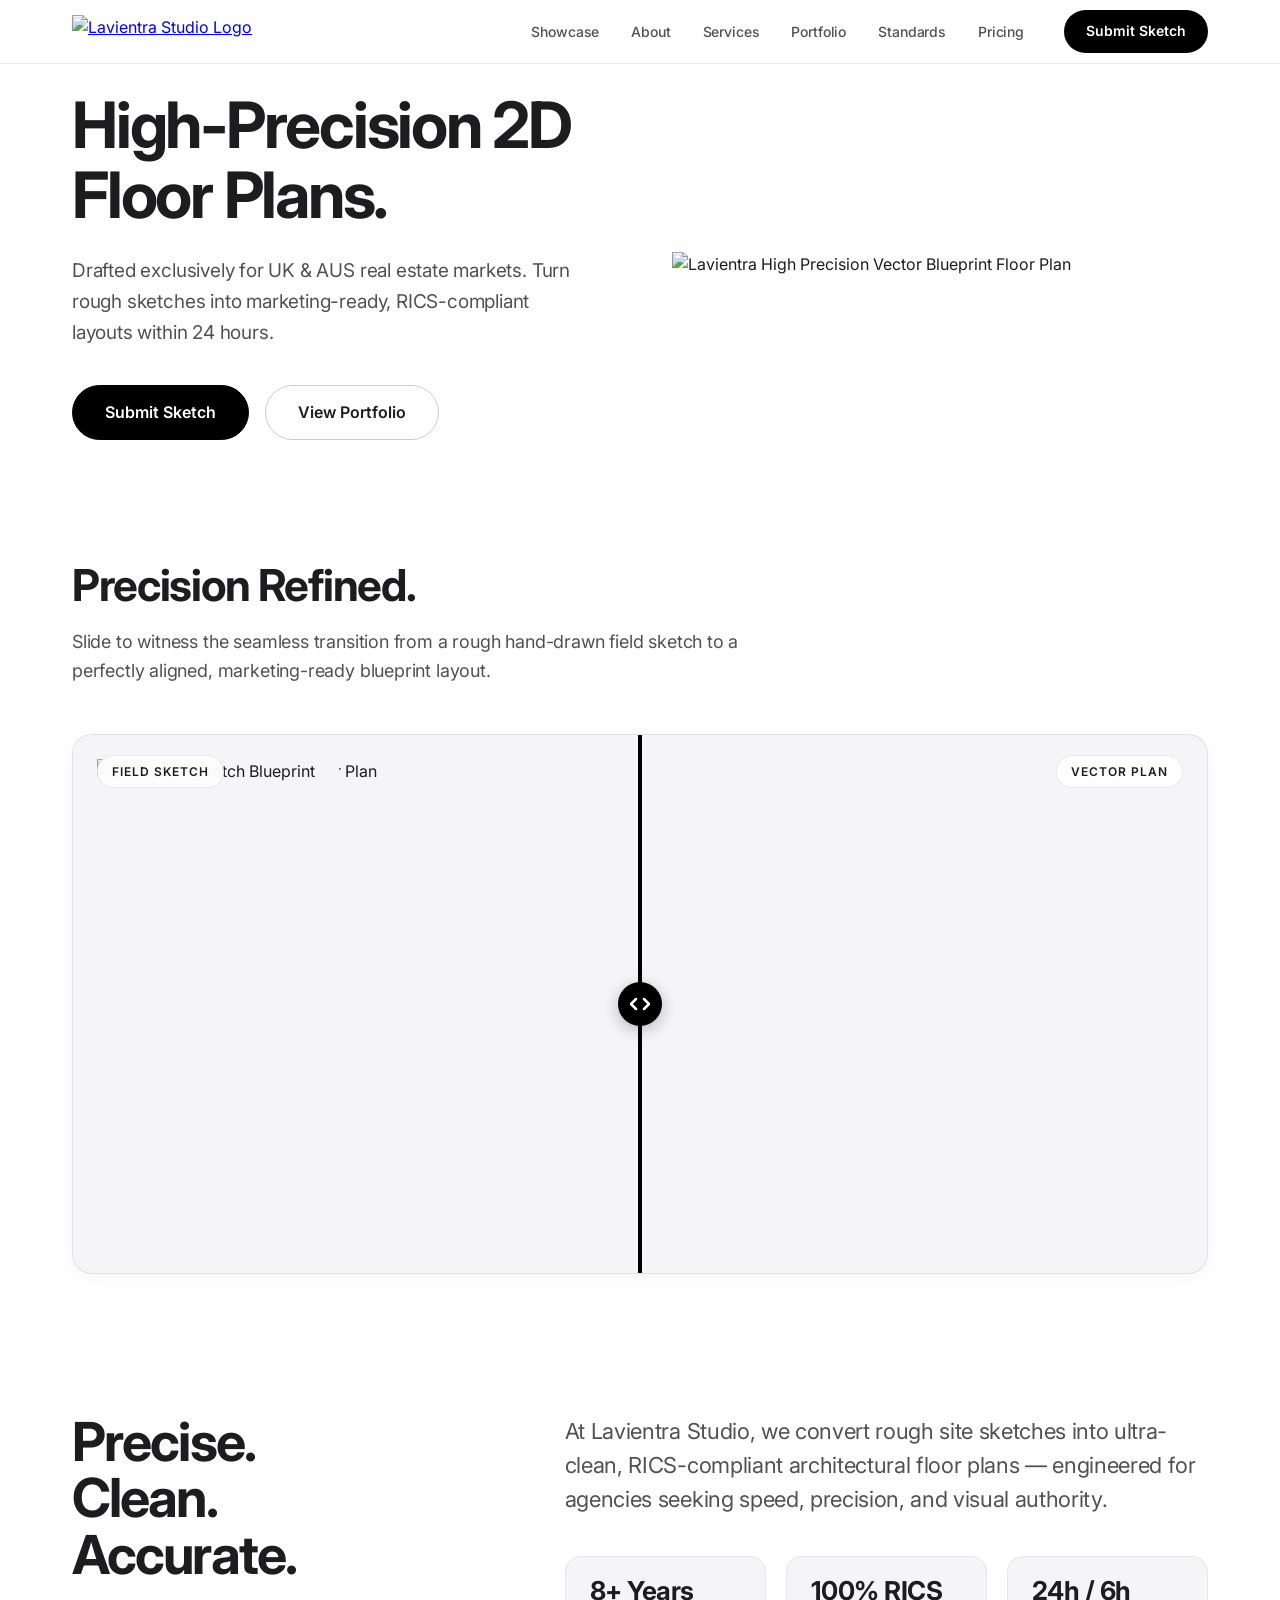
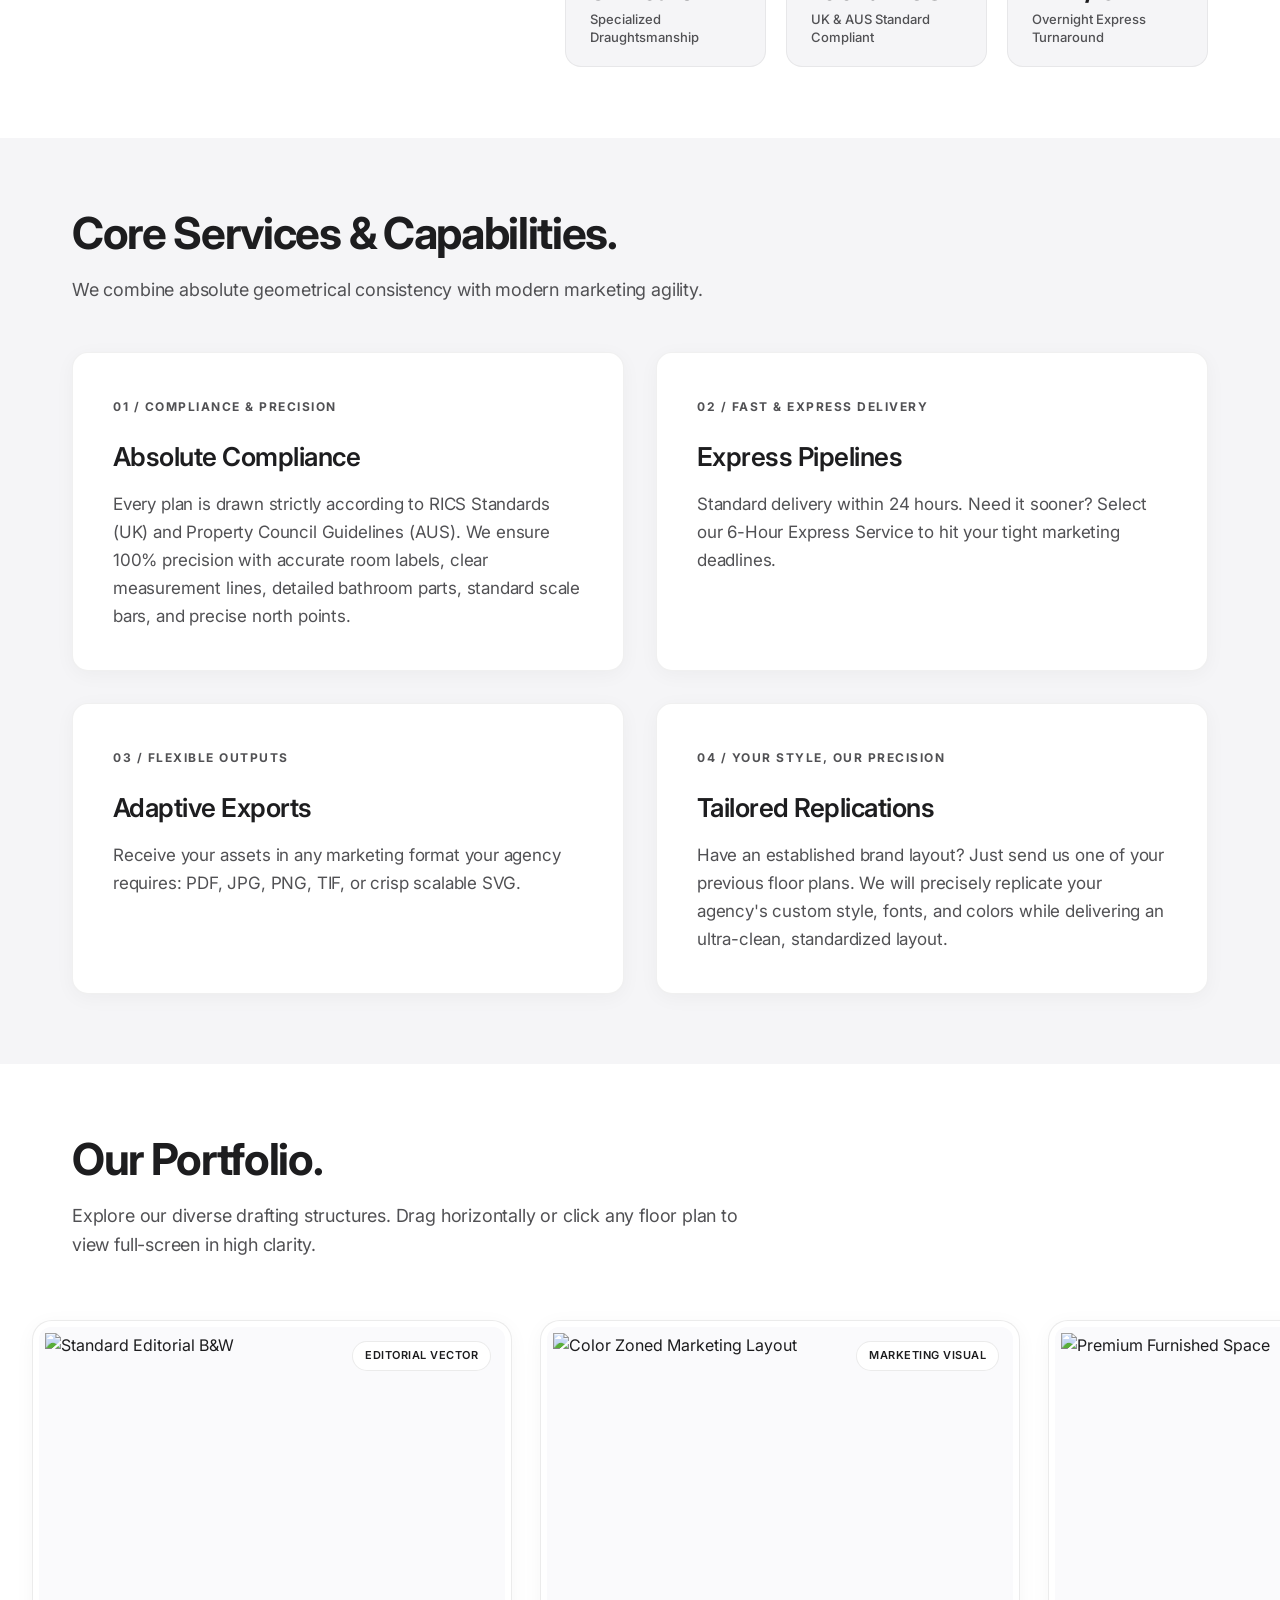
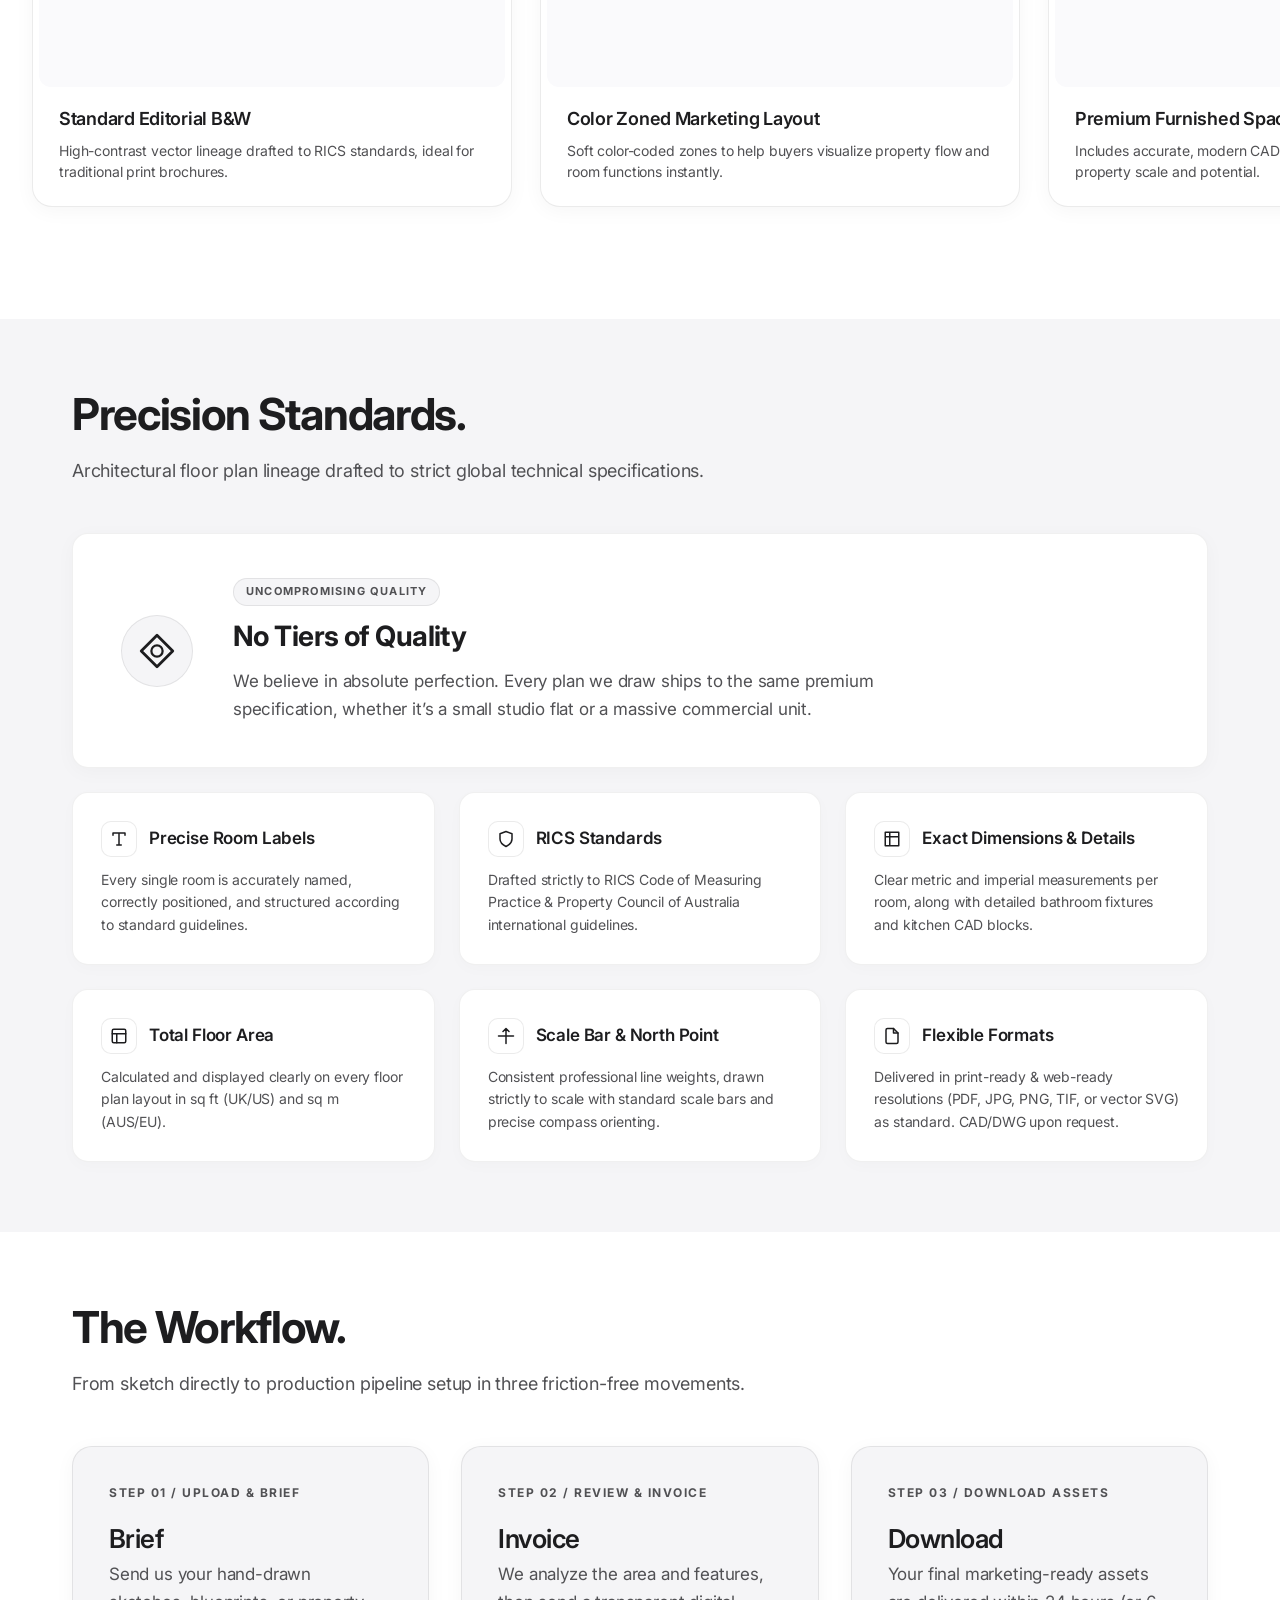
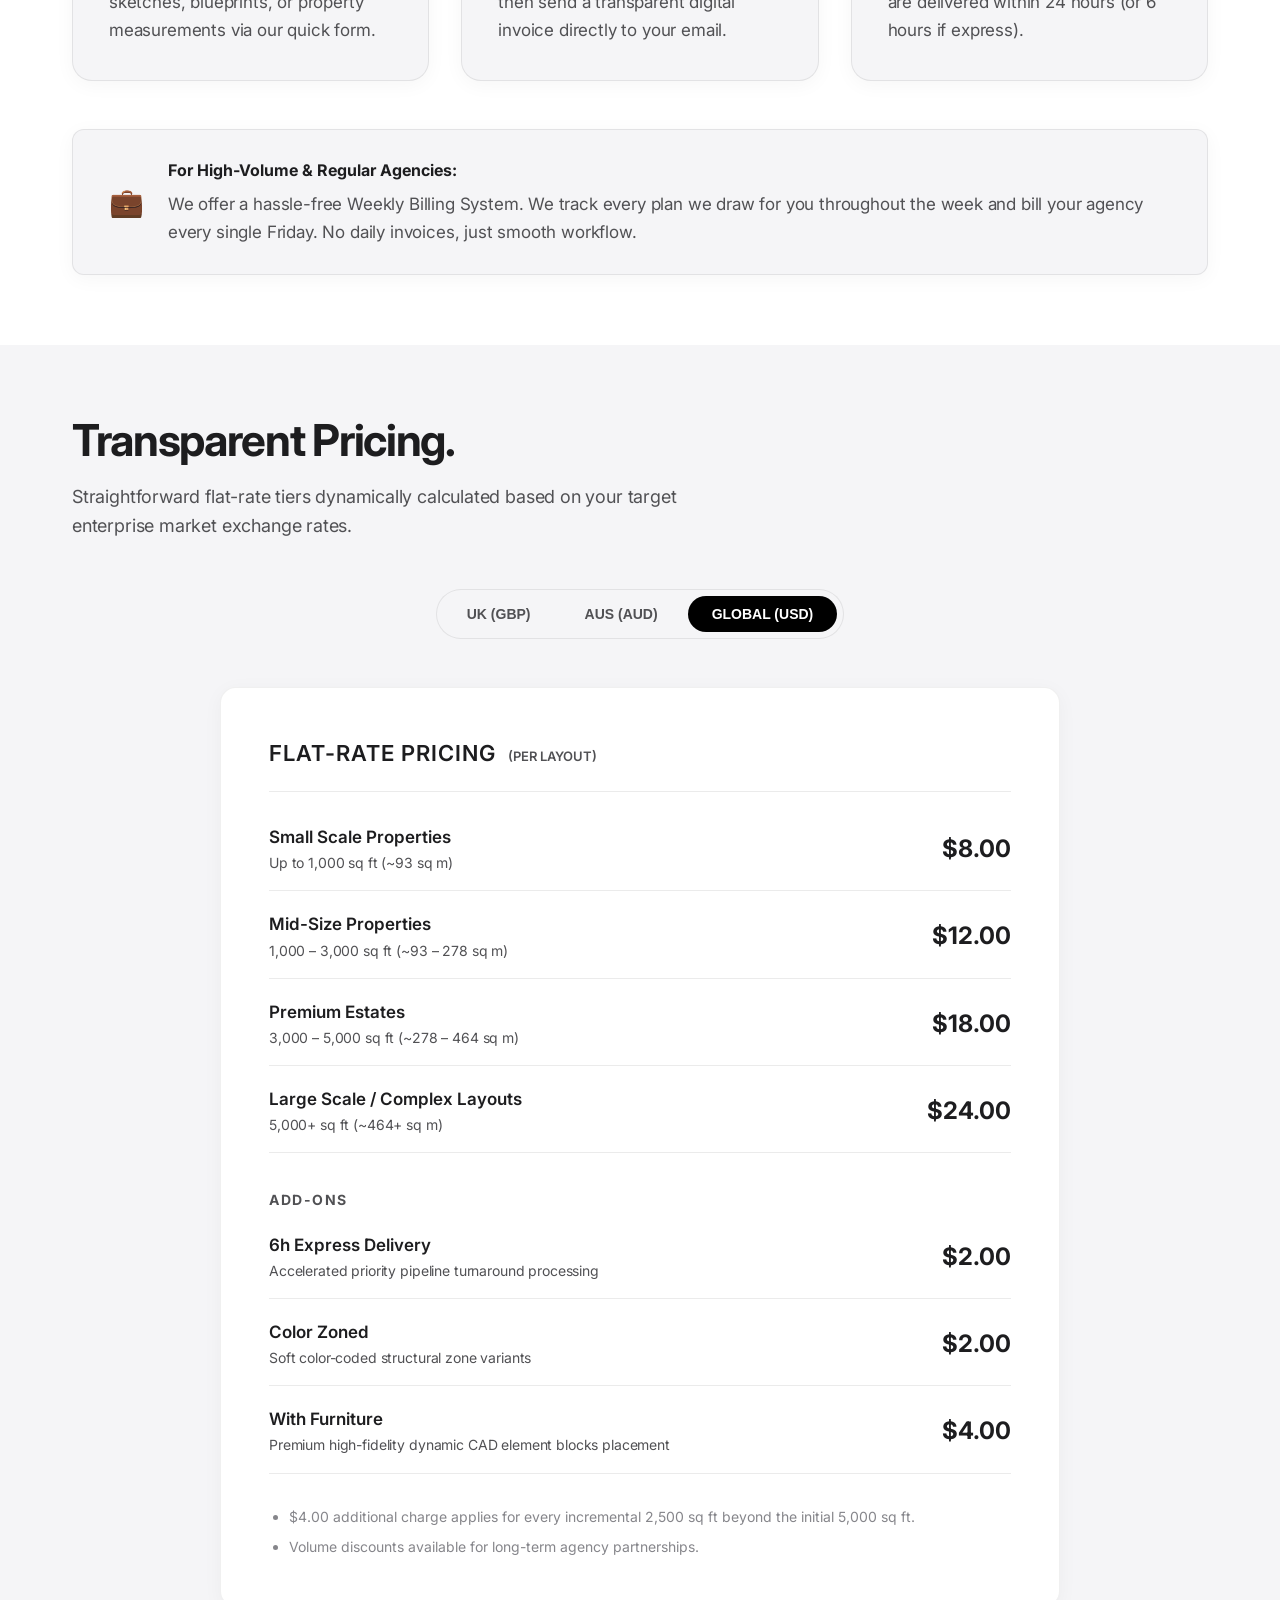
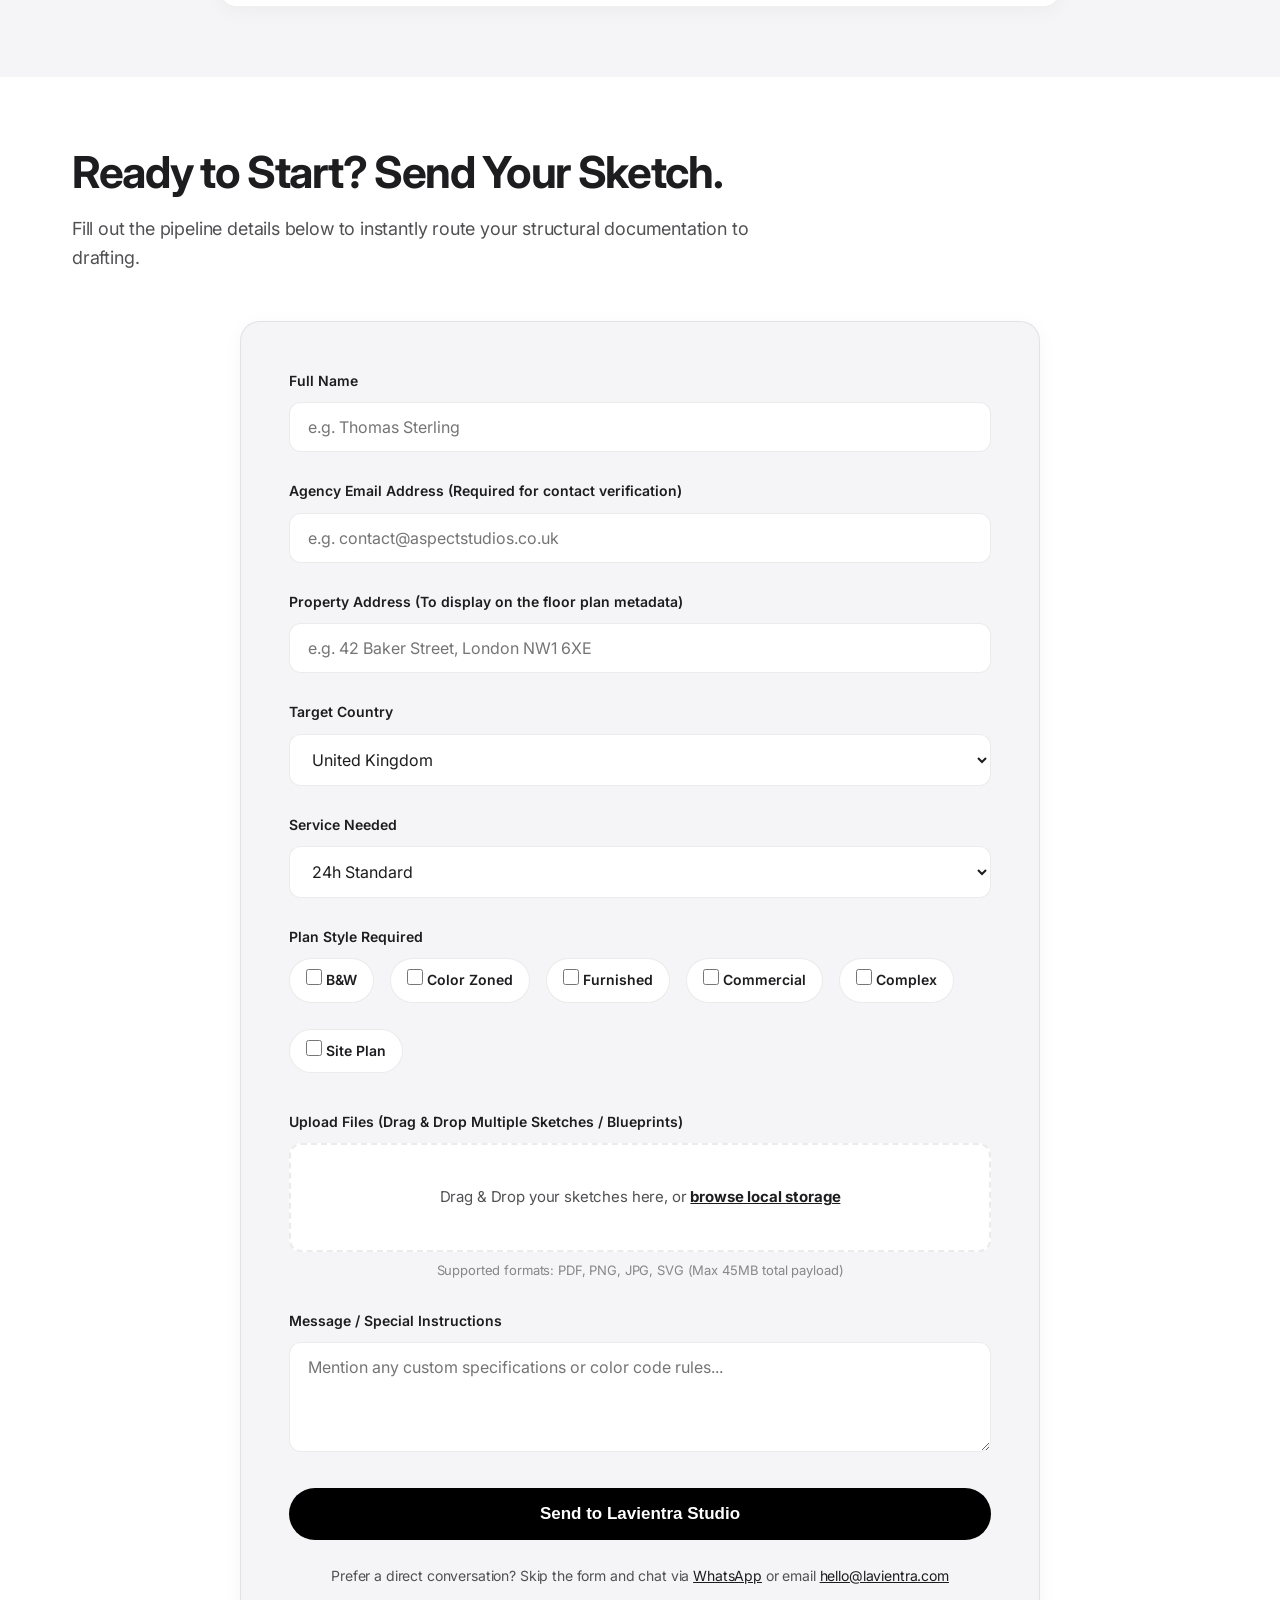
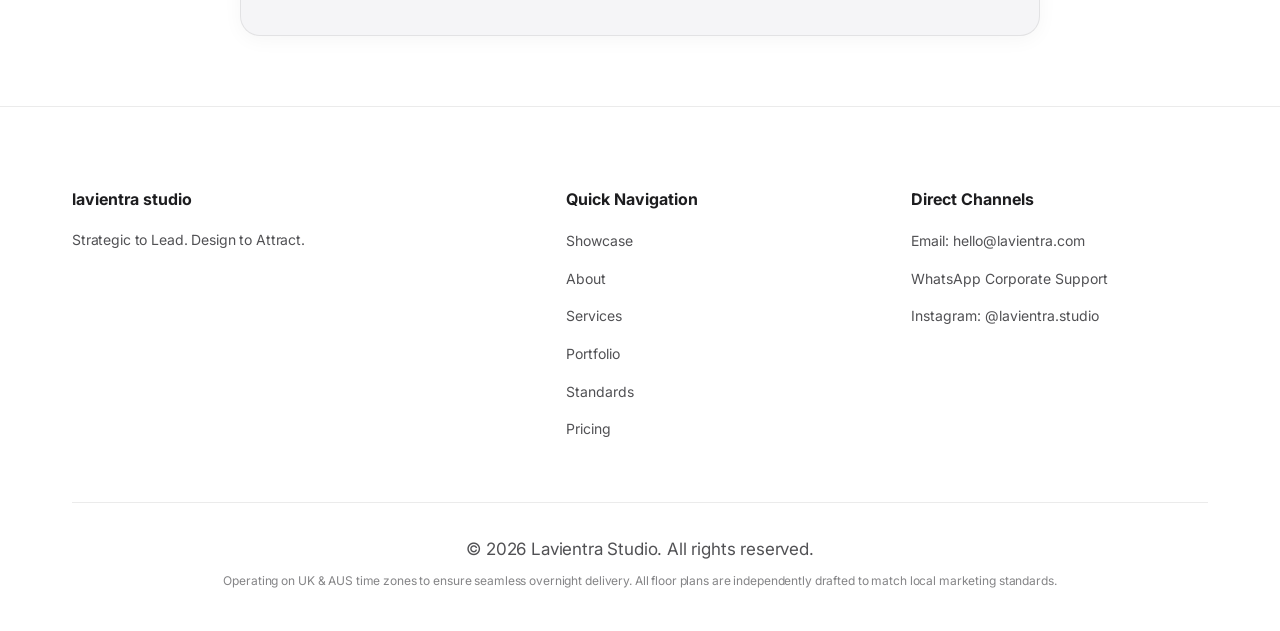
==== 2.0/index.html @ 671159dc "Add files via upload" ====
<!DOCTYPE html>
<html lang="en">

<head>
    <meta charset="UTF-8">
    <meta name="viewport" content="width=device-width, initial-scale=1.0">
    <title>Lavientra Studio | High-Precision Real Estate 2D Floor Plans</title>
    <meta name="description" content="Turn rough site sketches into RICS & Property Council compliant 2D floor plans within 24 hours. Premium drafting services for UK & AUS real estate markets.">
    <link rel="icon" type="image/svg+xml" href="assets/favicon.svg">
    <link rel="preconnect" href="https://fonts.googleapis.com">
    <link rel="preconnect" href="https://fonts.gstatic.com" crossorigin>
    <link href="https://fonts.googleapis.com/css2?family=Inter:wght@300;400;500;600;700&display=swap" rel="stylesheet">
    <link rel="stylesheet" href="style.css">
</head>

<body>

    <!-- Header Navigation -->
    <nav>
        <div class="container">
            <div class="nav-container">
                <a href="#" onclick="window.scrollTo({top: 0, behavior: 'smooth'}); return false;" aria-label="Lavientra Studio Homepage">
                    <img src="assets/main-logo.svg" alt="Lavientra Studio Logo" class="nav-logo-img">
                </a>

                <div class="mobile-toggle" id="mobileToggle" aria-label="Toggle navigation menu">☰</div>

                <div class="nav-right-block" id="navMenu">
                    <ul class="nav-links">
                        <li><a href="#showcase" class="mobile-link">Showcase</a></li>
                        <li><a href="#about" class="mobile-link">About</a></li>
                        <li><a href="#services" class="mobile-link">Services</a></li>
                        <li><a href="#portfolio" class="mobile-link">Portfolio</a></li>
                        <li><a href="#standards" class="mobile-link">Standards</a></li>
                        <li><a href="#pricing" class="mobile-link">Pricing</a></li>
                    </ul>
                    <a href="#upload" class="nav-cta mobile-link">Submit Sketch</a>
                </div>
            </div>
        </div>
    </nav>

    <!-- 1. Hero Section -->
    <section class="hero reveal-node">
        <div class="container">
            <div class="hero-grid">
                <div class="hero-left">
                    <h1>High-Precision 2D Floor Plans.</h1>
                    <p>Drafted exclusively for UK & AUS real estate markets. Turn rough sketches into marketing-ready, RICS-compliant layouts within 24 hours.</p>
                    <div class="hero-buttons">
                        <a href="#upload" class="btn-primary">Submit Sketch</a>
                        <a href="#portfolio" class="btn-secondary">View Portfolio</a>
                    </div>
                </div>
                <div class="hero-right">
                    <img src="assets/hero-plan.svg" alt="Lavientra High Precision Vector Blueprint Floor Plan" class="hero-svg-display">
                </div>
            </div>
        </div>
    </section>

    <!-- 2. Before / After Interactive Showcase Section -->
    <section id="showcase" class="section reveal-node">
        <div class="container">
            <div class="section-header">
                <h2>Precision Refined.</h2>
                <p>Slide to witness the seamless transition from a rough hand-drawn field sketch to a perfectly aligned, marketing-ready blueprint layout.</p>
            </div>

            <div class="slider-wrapper" id="sliderContainer">
                <div class="slider-badge-label label-before">Field Sketch</div>
                <div class="slider-badge-label label-after">Vector Plan</div>

                <div class="slider-img img-before">
                    <img src="assets/plan-after.svg" alt="Finished Vector Blueprint Floor Plan" loading="lazy">
                </div>

                <div class="slider-img img-after" id="afterImg">
                    <img src="assets/sketch-before.svg" alt="Draft Field Sketch Blueprint" loading="lazy">
                </div>

                <div class="slider-line" id="sliderLine"></div>

                <div class="slider-handle-badge" id="sliderHandleIcon">
                    <svg viewBox="0 0 20 12" fill="none" xmlns="http://www.w3.org/2000/svg">
                        <path d="M6 1L1 6L6 11" stroke="currentColor" stroke-width="2.5" stroke-linecap="round" stroke-linejoin="round" />
                        <path d="M14 1L19 6L14 11" stroke="currentColor" stroke-width="2.5" stroke-linecap="round" stroke-linejoin="round" />
                    </svg>
                </div>
                <input type="range" min="0" max="100" value="50" class="slider-input" id="sliderRange" aria-label="Before and After Floor Plan Comparison Slider">
            </div>
        </div>
    </section>

    <!-- 3. About Section (Apple Product Highlight Style) -->
    <section class="section about-section reveal-node" id="about">
        <div class="container">
            <div class="about-layout">
                <div class="about-left-heading">
                    <h2 class="about-hero-title">Precise.<br>Clean.<br>Accurate.</h2>
                </div>
                <div class="about-right-content">
                    <p class="about-intro-summary">At Lavientra Studio, we convert rough site sketches into ultra-clean, RICS-compliant architectural floor plans — engineered for agencies seeking speed, precision, and visual authority.</p>
                    
                    <div class="about-stats-grid">
                        <div class="stat-card">
                            <div class="stat-number">8+ Years</div>
                            <div class="stat-label">Specialized Draughtsmanship</div>
                        </div>
                        <div class="stat-card">
                            <div class="stat-number">100% RICS</div>
                            <div class="stat-label">UK & AUS Standard Compliant</div>
                        </div>
                        <div class="stat-card">
                            <div class="stat-number">24h / 6h</div>
                            <div class="stat-label">Overnight Express Turnaround</div>
                        </div>
                    </div>
                </div>
            </div>
        </div>
    </section>

    <!-- 4. Core Services & Capabilities Section -->
    <section id="services" class="section section-ash reveal-node">
        <div class="container">
            <div class="section-header">
                <h2>Core Services & Capabilities.</h2>
                <p>We combine absolute geometrical consistency with modern marketing agility.</p>
            </div>
            <div class="standards-grid">
                <div class="standard-card">
                    <span class="standard-num">01 / Compliance & Precision</span>
                    <h3>Absolute Compliance</h3>
                    <p>Every plan is drawn strictly according to RICS Standards (UK) and Property Council Guidelines (AUS). We ensure 100% precision with accurate room labels, clear measurement lines, detailed bathroom parts, standard scale bars, and precise north points.</p>
                </div>
                <div class="standard-card">
                    <span class="standard-num">02 / Fast & Express Delivery</span>
                    <h3>Express Pipelines</h3>
                    <p>Standard delivery within 24 hours. Need it sooner? Select our 6-Hour Express Service to hit your tight marketing deadlines.</p>
                </div>
                <div class="standard-card">
                    <span class="standard-num">03 / Flexible Outputs</span>
                    <h3>Adaptive Exports</h3>
                    <p>Receive your assets in any marketing format your agency requires: PDF, JPG, PNG, TIF, or crisp scalable SVG.</p>
                </div>
                <div class="standard-card">
                    <span class="standard-num">04 / Your Style, Our Precision</span>
                    <h3>Tailored Replications</h3>
                    <p>Have an established brand layout? Just send us one of your previous floor plans. We will precisely replicate your agency's custom style, fonts, and colors while delivering an ultra-clean, standardized layout.</p>
                </div>
            </div>
        </div>
    </section>

    <!-- 5. Portfolio Section (Visual Samples Right After Services) -->
    <section id="portfolio" class="section reveal-node" style="padding-bottom: 80px;">
        <div class="container">
            <div class="section-header">
                <h2>Our Portfolio.</h2>
                <p>Explore our diverse drafting structures. Drag horizontally or click any floor plan to view full-screen in high clarity.</p>
            </div>
        </div>

        <!-- Full-Width Viewport Carousel Wrapper -->
        <div class="portfolio-fullwidth-wrapper">
            <div class="portfolio-track-container" id="portfolioTrackContainer">
                <div class="portfolio-track" id="portfolioTrack">
                    <!-- Dynamically populated via main.js -->
                </div>
            </div>
        </div>
    </section>

    <!-- 6. Precision Standards Bento Grid -->
    <section id="standards" class="section section-ash reveal-node">
        <div class="container">
            <div class="section-header">
                <h2>Precision Standards.</h2>
                <p>Architectural floor plan lineage drafted to strict global technical specifications.</p>
            </div>
            
            <div class="bento-specs-grid">
                <!-- Featured Card (Full Width Hero Span) -->
                <div class="bento-hero-card">
                    <div class="bento-hero-icon-wrap">
                        <svg class="bento-hero-icon" viewBox="0 0 32 32" fill="none" xmlns="http://www.w3.org/2000/svg">
                            <path d="M16 2L2 16L16 30L30 16L16 2Z" stroke="currentColor" stroke-width="2.5" stroke-linejoin="round" />
                            <circle cx="16" cy="16" r="5" stroke="currentColor" stroke-width="2" />
                        </svg>
                    </div>
                    <div class="bento-hero-body">
                        <span class="bento-badge">Uncompromising Quality</span>
                        <h3>No Tiers of Quality</h3>
                        <p>We believe in absolute perfection. Every plan we draw ships to the same premium specification, whether it’s a small studio flat or a massive commercial unit.</p>
                    </div>
                </div>

                <!-- Feature 1 -->
                <div class="bento-card">
                    <div class="bento-card-header">
                        <div class="bento-card-icon">
                            <svg viewBox="0 0 24 24" fill="none" stroke="currentColor" stroke-width="2" stroke-linecap="round" stroke-linejoin="round">
                                <path d="M4 7V4h16v3M9 20h6M12 4v16"/>
                            </svg>
                        </div>
                        <h4>Precise Room Labels</h4>
                    </div>
                    <p>Every single room is accurately named, correctly positioned, and structured according to standard guidelines.</p>
                </div>

                <!-- Feature 2 -->
                <div class="bento-card">
                    <div class="bento-card-header">
                        <div class="bento-card-icon">
                            <svg viewBox="0 0 24 24" fill="none" stroke="currentColor" stroke-width="2" stroke-linecap="round" stroke-linejoin="round">
                                <path d="M12 22s8-4 8-10V5l-8-3-8 3v7c0 6 8 10 8 10z"/>
                            </svg>
                        </div>
                        <h4>RICS Standards</h4>
                    </div>
                    <p>Drafted strictly to RICS Code of Measuring Practice & Property Council of Australia international guidelines.</p>
                </div>

                <!-- Feature 3 -->
                <div class="bento-card">
                    <div class="bento-card-header">
                        <div class="bento-card-icon">
                            <svg viewBox="0 0 24 24" fill="none" stroke="currentColor" stroke-width="2" stroke-linecap="round" stroke-linejoin="round">
                                <path d="M21 3H3v18h18V3zM9 3v18M3 9h18"/>
                            </svg>
                        </div>
                        <h4>Exact Dimensions & Details</h4>
                    </div>
                    <p>Clear metric and imperial measurements per room, along with detailed bathroom fixtures and kitchen CAD blocks.</p>
                </div>

                <!-- Feature 4 -->
                <div class="bento-card">
                    <div class="bento-card-header">
                        <div class="bento-card-icon">
                            <svg viewBox="0 0 24 24" fill="none" stroke="currentColor" stroke-width="2" stroke-linecap="round" stroke-linejoin="round">
                                <rect x="3" y="3" width="18" height="18" rx="2"/>
                                <path d="M3 9h18M9 21V9"/>
                            </svg>
                        </div>
                        <h4>Total Floor Area</h4>
                    </div>
                    <p>Calculated and displayed clearly on every floor plan layout in sq ft (UK/US) and sq m (AUS/EU).</p>
                </div>

                <!-- Feature 5 -->
                <div class="bento-card">
                    <div class="bento-card-header">
                        <div class="bento-card-icon">
                            <svg viewBox="0 0 24 24" fill="none" stroke="currentColor" stroke-width="2" stroke-linecap="round" stroke-linejoin="round">
                                <path d="M12 2v20M2 12h20M12 2l4 4M12 2L8 6"/>
                            </svg>
                        </div>
                        <h4>Scale Bar & North Point</h4>
                    </div>
                    <p>Consistent professional line weights, drawn strictly to scale with standard scale bars and precise compass orienting.</p>
                </div>

                <!-- Feature 6 -->
                <div class="bento-card">
                    <div class="bento-card-header">
                        <div class="bento-card-icon">
                            <svg viewBox="0 0 24 24" fill="none" stroke="currentColor" stroke-width="2" stroke-linecap="round" stroke-linejoin="round">
                                <path d="M14 2H6a2 2 0 0 0-2 2v16a2 2 0 0 0 2 2h12a2 2 0 0 0 2-2V8z"/>
                                <polyline points="14 2 14 8 20 8"/>
                            </svg>
                        </div>
                        <h4>Flexible Formats</h4>
                    </div>
                    <p>Delivered in print-ready & web-ready resolutions (PDF, JPG, PNG, TIF, or vector SVG) as standard. CAD/DWG upon request.</p>
                </div>
            </div>
        </div>
    </section>

    <!-- 7. Workflow Section -->
    <section id="workflow" class="section reveal-node">
        <div class="container">
            <div class="section-header">
                <h2>The Workflow.</h2>
                <p>From sketch directly to production pipeline setup in three friction-free movements.</p>
            </div>
            <div class="workflow-grid">
                <div class="step-card">
                    <span class="step-num">Step 01 / Upload & Brief</span>
                    <h3>Brief</h3>
                    <p>Send us your hand-drawn sketches, blueprints, or property measurements via our quick form.</p>
                </div>
                <div class="step-card">
                    <span class="step-num">Step 02 / Review & Invoice</span>
                    <h3>Invoice</h3>
                    <p>We analyze the area and features, then send a transparent digital invoice directly to your email.</p>
                </div>
                <div class="step-card">
                    <span class="step-num">Step 03 / Download Assets</span>
                    <h3>Download</h3>
                    <p>Your final marketing-ready assets are delivered within 24 hours (or 6 hours if express).</p>
                </div>
            </div>
            <div class="billing-banner">
                <span style="font-size: 28px;">💼</span>
                <div>
                    <strong style="display: block; margin-bottom: 6px; font-size: 16px; color: var(--text-primary);">For High-Volume & Regular Agencies:</strong>
                    <p>We offer a hassle-free Weekly Billing System. We track every plan we draw for you throughout the week and bill your agency every single Friday. No daily invoices, just smooth workflow.</p>
                </div>
            </div>
        </div>
    </section>

    <!-- 8. Transparent Pricing Section -->
    <section id="pricing" class="section section-ash reveal-node">
        <div class="container">
            <div class="section-header">
                <h2>Transparent Pricing.</h2>
                <p>Straightforward flat-rate tiers dynamically calculated based on your target enterprise market exchange rates.</p>
            </div>

            <div class="pricing-toggle-zone">
                <div class="pill-toggle">
                    <button class="toggle-btn" id="btn-uk" onclick="setMarket('uk')">UK (GBP)</button>
                    <button class="toggle-btn" id="btn-aus" onclick="setMarket('aus')">AUS (AUD)</button>
                    <button class="toggle-btn active" id="btn-usd" onclick="setMarket('usd')">GLOBAL (USD)</button>
                </div>
            </div>

            <div class="pricing-master-wrapper">
                <div class="premium-pricing-card">
                    <div class="pricing-card-title-area">
                        <h3>FLAT-RATE PRICING</h3>
                        <span>(PER LAYOUT)</span>
                    </div>

                    <div class="price-list-rows">
                        <div class="price-row-item">
                            <div class="price-item-info">
                                <h4>Small Scale Properties</h4>
                                <p>Up to 1,000 sq ft (~93 sq m)</p>
                            </div>
                            <div class="price-item-value" id="price-small">$8.00</div>
                        </div>
                        <div class="price-row-item">
                            <div class="price-item-info">
                                <h4>Mid-Size Properties</h4>
                                <p>1,000 – 3,000 sq ft (~93 – 278 sq m)</p>
                            </div>
                            <div class="price-item-value" id="price-mid">$12.00</div>
                        </div>
                        <div class="price-row-item">
                            <div class="price-item-info">
                                <h4>Premium Estates</h4>
                                <p>3,000 – 5,000 sq ft (~278 – 464 sq m)</p>
                            </div>
                            <div class="price-item-value" id="price-premium">$18.00</div>
                        </div>
                        <div class="price-row-item">
                            <div class="price-item-info">
                                <h4>Large Scale / Complex Layouts</h4>
                                <p>5,000+ sq ft (~464+ sq m)</p>
                            </div>
                            <div class="price-item-value" id="price-large">$24.00</div>
                        </div>
                    </div>

                    <div class="price-sub-section-title">Add-Ons</div>

                    <div class="price-list-rows">
                        <div class="price-row-item">
                            <div class="price-item-info">
                                <h4>6h Express Delivery</h4>
                                <p>Accelerated priority pipeline turnaround processing</p>
                            </div>
                            <div class="price-item-value" id="price-addon-express">$2.00</div>
                        </div>
                        <div class="price-row-item">
                            <div class="price-item-info">
                                <h4>Color Zoned</h4>
                                <p>Soft color-coded structural zone variants</p>
                            </div>
                            <div class="price-item-value" id="price-addon-color">$2.00</div>
                        </div>
                        <div class="price-row-item">
                            <div class="price-item-info">
                                <h4>With Furniture</h4>
                                <p>Premium high-fidelity dynamic CAD element blocks placement</p>
                            </div>
                            <div class="price-item-value" id="price-addon-furniture">$4.00</div>
                        </div>
                    </div>

                    <ul class="pricing-footnote-list">
                        <li id="pricing-note-incremental">Calculating structural expansion rates...</li>
                        <li>Volume discounts available for long-term agency partnerships.</li>
                    </ul>
                </div>
            </div>
        </div>
    </section>

    <!-- 9. Upload & Form Intake Section -->
    <section id="upload" class="section reveal-node">
        <div class="container">
            <div class="section-header">
                <h2>Ready to Start? Send Your Sketch.</h2>
                <p>Fill out the pipeline details below to instantly route your structural documentation to drafting.</p>
            </div>

            <div class="form-container-box">
                <form id="projectIntakeForm">
                    <div class="form-group">
                        <label for="fullName">Full Name</label>
                        <input type="text" id="fullName" class="form-control" placeholder="e.g. Thomas Sterling" required>
                    </div>
                    <div class="form-group">
                        <label for="agencyEmail">Agency Email Address (Required for contact verification)</label>
                        <input type="email" id="agencyEmail" class="form-control" placeholder="e.g. contact@aspectstudios.co.uk" required>
                    </div>
                    <div class="form-group">
                        <label for="propertyAddress">Property Address (To display on the floor plan metadata)</label>
                        <input type="text" id="propertyAddress" class="form-control" placeholder="e.g. 42 Baker Street, London NW1 6XE" required>
                    </div>
                    <div class="form-group">
                        <label for="targetCountry">Target Country</label>
                        <select id="targetCountry" class="form-control">
                            <option value="United Kingdom">United Kingdom</option>
                            <option value="Australia">Australia</option>
                        </select>
                    </div>
                    <div class="form-group">
                        <label for="serviceNeeded">Service Needed</label>
                        <select id="serviceNeeded" class="form-control">
                            <option value="24h Standard">24h Standard</option>
                            <option value="6h Express">6h Express (+$2.00)</option>
                            <option value="General Inquiry">General Inquiry / Question</option>
                        </select>
                    </div>
                    <div class="form-group">
                        <label>Plan Style Required</label>
                        <div class="checkbox-group">
                            <label class="checkbox-label"><input type="checkbox" name="style" value="B&W"> B&W</label>
                            <label class="checkbox-label"><input type="checkbox" name="style" value="Color Zoned"> Color Zoned</label>
                            <label class="checkbox-label"><input type="checkbox" name="style" value="Furnished"> Furnished</label>
                            <label class="checkbox-label"><input type="checkbox" name="style" value="Commercial"> Commercial</label>
                            <label class="checkbox-label"><input type="checkbox" name="style" value="Complex"> Complex</label>
                            <label class="checkbox-label"><input type="checkbox" name="style" value="Site Plan"> Site Plan</label>
                        </div>
                    </div>
                    <div class="form-group">
                        <label>Upload Files (Drag & Drop Multiple Sketches / Blueprints)</label>
                        <div class="dropzone-area" id="dropzoneArea">
                            <p id="dropzoneText">Drag & Drop your sketches here, or <strong>browse local storage</strong></p>
                            <input type="file" id="sketchFiles" style="display: none;" accept="image/*,.pdf,.svg" multiple>
                        </div>
                        <p class="dropzone-note">Supported formats: PDF, PNG, JPG, SVG (Max 45MB total payload)</p>
                    </div>
                    <div class="form-group">
                        <label for="instructions">Message / Special Instructions</label>
                        <textarea id="instructions" class="form-control" rows="4" placeholder="Mention any custom specifications or color code rules..."></textarea>
                    </div>

                    <button type="submit" class="submit-btn" id="submitActionBtn">
                        <span class="btn-text">Send to Lavientra Studio</span>
                    </button>
                </form>
                <div class="direct-channels">
                    <p>Prefer a direct conversation? Skip the form and chat via <a href="https://wa.me/94770715446" target="_blank" rel="noopener">WhatsApp</a> or email <a href="mailto:hello@lavientra.com">hello@lavientra.com</a></p>
                </div>
            </div>
        </div>
    </section>

    <!-- Footer -->
    <footer>
        <div class="container">
            <div class="footer-grid">
                <div class="footer-col">
                    <h5>lavientra studio</h5>
                    <p style="font-size: 14px; margin-top: 10px;">Strategic to Lead. Design to Attract.</p>
                </div>
                <div class="footer-col">
                    <h5>Quick Navigation</h5>
                    <ul>
                        <li><a href="#showcase">Showcase</a></li>
                        <li><a href="#about">About</a></li>
                        <li><a href="#services">Services</a></li>
                        <li><a href="#portfolio">Portfolio</a></li>
                        <li><a href="#standards">Standards</a></li>
                        <li><a href="#pricing">Pricing</a></li>
                    </ul>
                </div>
                <div class="footer-col">
                    <h5>Direct Channels</h5>
                    <ul>
                        <li><a href="mailto:hello@lavientra.com">Email: hello@lavientra.com</a></li>
                        <li><a href="https://wa.me/94770715446" target="_blank" rel="noopener">WhatsApp Corporate Support</a></li>
                        <li><a href="https://instagram.com/lavientra.studio" target="_blank" rel="noopener">Instagram: @lavientra.studio</a></li>
                    </ul>
                </div>
            </div>
            <div class="footer-bottom">
                <p style="margin-bottom: 8px;">&copy; 2026 Lavientra Studio. All rights reserved.</p>
                <p style="font-size: 12px; font-weight: 400; opacity: 0.7;">Operating on UK & AUS time zones to ensure seamless overnight delivery. All floor plans are independently drafted to match local marketing standards.</p>
            </div>
        </div>
    </footer>

    <!-- Full-Screen Lightbox Modal with Side Glass Arrow Buttons & Full Swipe Gesture Support -->
    <div id="lightboxModal" class="lightbox-modal" role="dialog" aria-modal="true" aria-label="Floor Plan Lightbox View">
        <button class="lightbox-close-btn" onclick="closeLightbox()" aria-label="Close full-screen image view">✕</button>

        <button class="lightbox-side-nav-btn lightbox-prev-btn" onclick="navigateLightbox('prev')" aria-label="Previous floor plan image">
            <svg viewBox="0 0 24 24" fill="none" xmlns="http://www.w3.org/2000/svg">
                <path d="M15 18L9 12L15 6" stroke="currentColor" stroke-width="2.5" stroke-linecap="round" stroke-linejoin="round" />
            </svg>
        </button>

        <button class="lightbox-side-nav-btn lightbox-next-btn" onclick="navigateLightbox('next')" aria-label="Next floor plan image">
            <svg viewBox="0 0 24 24" fill="none" xmlns="http://www.w3.org/2000/svg">
                <path d="M9 18L15 12L9 6" stroke="currentColor" stroke-width="2.5" stroke-linecap="round" stroke-linejoin="round" />
            </svg>
        </button>

        <div class="lightbox-content-box">
            <div class="lightbox-img-wrapper" id="lightboxImgWrapper">
                <img id="lightbox-img" src="" alt="Full-screen floor plan blueprint preview">
            </div>
            <div class="lightbox-caption">
                <h3 id="lightbox-title">Floor Plan View</h3>
                <p id="lightbox-desc">Detailed architectural layout</p>
            </div>
        </div>
    </div>

    <!-- Success Modal Popup -->
    <div id="successPopup" class="lightbox-modal" role="dialog" aria-modal="true" aria-label="Upload Success Notification">
        <div style="background: #FFFFFF; border: 1px solid var(--border-subtle); border-radius: var(--radius-lg); padding: 40px; text-align: center; max-width: 480px; box-shadow: var(--shadow-hover);">
            <div style="font-size: 48px; margin-bottom: 16px;">✨</div>
            <h3 style="font-size: 24px; font-weight: 700; margin-bottom: 12px; color: var(--text-primary);">Sketch Submitted!</h3>
            <p style="font-size: 15px; color: var(--text-secondary); margin-bottom: 28px; line-height: 1.5;">Your structural files have been routed to our drafting pipeline. We will review your blueprint and email your verification layout shortly.</p>
            <button onclick="closeSuccessPopup()" class="btn-primary" style="width: 100%;">Got it, thanks!</button>
        </div>
    </div>

    <script src="main.js"></script>
</body>

</html>
---- 2.0/style.css ----
/* ==========================================================================
   LAVIENTRA STUDIO - APPLE MINIMALIST LIGHT THEME (GOOGLE UX & APPLE POLISH)
   ========================================================================== */

*,
*::before,
*::after {
    box-sizing: border-box;
    margin: 0;
    padding: 0;
}

:root {
    --bg-primary: #FFFFFF;
    --bg-secondary: #F5F5F7;
    --bg-tertiary: #E5E5EA;
    --text-primary: #1D1D1F;
    --text-secondary: #515154;
    --text-muted: #86868B;
    --border-subtle: rgba(0, 0, 0, 0.08);
    --border-strong: rgba(0, 0, 0, 0.2);
    --accent-black: #000000;
    --font-main: 'Inter', -apple-system, BlinkMacSystemFont, 'SF Pro Display', 'SF Pro Text', sans-serif;
    --apple-bezier: cubic-bezier(0.16, 1, 0.3, 1);
    --radius-lg: 20px;
    --radius-md: 12px;
    --radius-sm: 6px;
    --radius-pill: 980px;
    --shadow-card: 0 4px 20px rgba(0, 0, 0, 0.04);
    --shadow-hover: 0 16px 36px rgba(0, 0, 0, 0.1);
}

html {
    scroll-behavior: smooth;
    background-color: var(--bg-primary);
    color: var(--text-primary);
    scroll-padding-top: 90px;
    font-family: var(--font-main);
    -webkit-font-smoothing: antialiased;
    -moz-osx-font-smoothing: grayscale;
}

body {
    background-color: var(--bg-primary);
    color: var(--text-primary);
    overflow-x: hidden;
    line-height: 1.6;
    font-size: 16px;
}

/* Container & Typography */
.container {
    width: 100%;
    max-width: 1200px;
    margin: 0 auto;
    padding: 0 32px;
}

@media (max-width: 768px) {
    .container {
        padding: 0 20px;
    }
}

h1 {
    font-weight: 700;
    font-size: clamp(40px, 5.5vw, 64px);
    letter-spacing: -0.035em;
    line-height: 1.1;
    color: var(--text-primary);
}

h2 {
    font-weight: 700;
    font-size: clamp(30px, 4.2vw, 44px);
    letter-spacing: -0.03em;
    line-height: 1.15;
    color: var(--text-primary);
}

h3 {
    font-weight: 600;
    font-size: clamp(20px, 2.5vw, 26px);
    letter-spacing: -0.02em;
    color: var(--text-primary);
}

p {
    font-weight: 400;
    color: var(--text-secondary);
    line-height: 1.65;
    font-size: 17px;
    letter-spacing: -0.01em;
}

/* Sections - Tightened Apple/Google UX Spacing */
.section {
    padding: 70px 0;
    background-color: var(--bg-primary);
}

.section-ash {
    background-color: #F5F5F7;
}

/* Crisp Pure White Card Adaptations inside Ash Sections */
.section-ash .standard-card,
.section-ash .bento-card,
.section-ash .premium-pricing-card {
    background: #FFFFFF;
    border: 1px solid rgba(0, 0, 0, 0.06);
    border-radius: 16px;
}

@media (max-width: 768px) {
    .section {
        padding: 50px 0;
    }
}

.section-header {
    max-width: 680px;
    margin-bottom: 48px;
}

.section-header h2 {
    margin-bottom: 16px;
}

.section-header p {
    font-size: 18px;
    color: var(--text-secondary);
}

/* Scroll Animations */
.reveal-node {
    opacity: 0;
    transform: translateY(40px);
    transition: opacity 0.8s var(--apple-bezier), transform 0.8s var(--apple-bezier);
    will-change: transform, opacity;
}

.reveal-node.active {
    opacity: 1;
    transform: translateY(0);
}

/* Nav Architecture */
nav {
    position: fixed;
    top: 0;
    left: 0;
    width: 100%;
    height: 64px;
    background: rgba(255, 255, 255, 0.85);
    backdrop-filter: blur(20px) saturate(180%);
    -webkit-backdrop-filter: blur(20px) saturate(180%);
    border-bottom: 1px solid var(--border-subtle);
    z-index: 1000;
    display: flex;
    align-items: center;
}

.nav-container {
    display: flex;
    justify-content: space-between;
    align-items: center;
    width: 100%;
}

.nav-logo-img {
    height: 32px;
    width: auto;
    display: block;
}

.nav-right-block {
    display: flex;
    align-items: center;
    gap: 40px;
}

.nav-links {
    display: flex;
    gap: 32px;
    list-style: none;
}

.nav-links a {
    text-decoration: none;
    color: var(--text-secondary);
    font-size: 14px;
    font-weight: 500;
    letter-spacing: -0.01em;
    transition: color 0.25s ease;
}

.nav-links a:hover {
    color: var(--text-primary);
}

.nav-cta {
    background: var(--accent-black);
    color: var(--bg-primary) !important;
    padding: 10px 22px;
    border-radius: var(--radius-pill);
    font-size: 14px !important;
    font-weight: 600 !important;
    text-decoration: none !important;
    transition: transform 0.25s var(--apple-bezier), background-color 0.25s ease;
}

.nav-cta:hover {
    background: #2C2C2E;
    transform: scale(1.03);
}

.mobile-toggle {
    display: none;
    font-size: 24px;
    cursor: pointer;
    color: var(--text-primary);
    user-select: none;
}

/* Mobile Nav Menu Drawer */
@media (max-width: 860px) {
    .mobile-toggle {
        display: block;
    }
    .nav-right-block {
        position: fixed;
        top: 64px;
        left: 0;
        width: 100%;
        height: calc(100vh - 64px);
        background: #FFFFFF;
        flex-direction: column;
        justify-content: flex-start;
        align-items: flex-start;
        padding: 40px 24px;
        gap: 32px;
        opacity: 0;
        visibility: hidden;
        transform: translateY(-10px);
        transition: opacity 0.3s ease, transform 0.3s ease, visibility 0.3s;
    }
    .nav-right-block.active {
        opacity: 1;
        visibility: visible;
        transform: translateY(0);
    }
    .nav-links {
        flex-direction: column;
        width: 100%;
        gap: 24px;
    }
    .nav-links a {
        font-size: 20px;
        font-weight: 600;
    }
    .nav-cta {
        width: 100%;
        text-align: center;
        padding: 16px;
        font-size: 16px !important;
    }
}

/* Hero Section */
.hero {
    padding: 90px 0 50px 0;
    display: flex;
    align-items: center;
}

.hero-grid {
    display: grid;
    grid-template-columns: 1fr 1fr;
    gap: 64px;
    align-items: center;
    width: 100%;
}

@media (max-width: 960px) {
    .hero-grid {
        grid-template-columns: 1fr;
        gap: 40px;
    }
}

.hero-left h1 {
    margin-bottom: 24px;
}

.hero-left p {
    font-size: 19px;
    margin-bottom: 36px;
    max-width: 520px;
}

.hero-buttons {
    display: flex;
    align-items: center;
    gap: 16px;
    flex-wrap: wrap;
}

.btn-primary {
    display: inline-flex;
    align-items: center;
    justify-content: center;
    background: var(--accent-black);
    color: #FFFFFF;
    padding: 14px 32px;
    border-radius: var(--radius-pill);
    font-size: 16px;
    font-weight: 600;
    text-decoration: none;
    border: 1px solid var(--accent-black);
    cursor: pointer;
    transition: transform 0.25s var(--apple-bezier), background-color 0.25s ease;
}

.btn-primary:hover {
    background: #2C2C2E;
    border-color: #2C2C2E;
    transform: scale(1.03);
}

.btn-secondary {
    display: inline-flex;
    align-items: center;
    justify-content: center;
    background: transparent;
    color: var(--text-primary);
    padding: 14px 32px;
    border-radius: var(--radius-pill);
    font-size: 16px;
    font-weight: 600;
    text-decoration: none;
    border: 1px solid var(--border-strong);
    cursor: pointer;
    transition: transform 0.25s var(--apple-bezier), background-color 0.25s ease, border-color 0.25s ease;
}

.btn-secondary:hover {
    background: var(--bg-secondary);
    border-color: var(--text-primary);
    transform: scale(1.03);
}

@media (max-width: 600px) {
    .hero-buttons {
        flex-direction: column;
        width: 100%;
    }
    .hero-buttons .btn-primary,
    .hero-buttons .btn-secondary {
        width: 100%;
        text-align: center;
    }
}

.hero-right {
    background: transparent;
    border: none;
    padding: 0;
    display: flex;
    align-items: center;
    justify-content: center;
    box-shadow: none;
    transition: transform 0.3s var(--apple-bezier);
}

.hero-right:hover {
    transform: scale(1.01);
}

.hero-svg-display {
    width: 100%;
    height: auto;
    max-height: 480px;
    object-fit: contain;
}

/* Before / After Showcase Slider */
.slider-wrapper {
    position: relative;
    width: 100%;
    height: 540px;
    background: var(--bg-secondary);
    border: 1px solid var(--border-subtle);
    border-radius: var(--radius-lg);
    overflow: hidden;
    user-select: none;
    box-shadow: var(--shadow-card);
}

@media (max-width: 768px) {
    .slider-wrapper {
        height: 380px;
    }
}

.slider-img {
    position: absolute;
    top: 0;
    left: 0;
    width: 100%;
    height: 100%;
}

.slider-img img {
    width: 100%;
    height: 100%;
    object-fit: contain;
    padding: 24px;
    background: var(--bg-secondary);
}

.img-after {
    width: 50%;
    overflow: hidden;
    z-index: 2;
    border-right: 2px solid var(--accent-black);
}

.img-after img {
    width: 100%;
    max-width: none;
}

.slider-line {
    position: absolute;
    top: 0;
    bottom: 0;
    left: 50%;
    width: 2px;
    background: var(--accent-black);
    z-index: 3;
    pointer-events: none;
}

.slider-handle-badge {
    position: absolute;
    top: 50%;
    left: 50%;
    transform: translate(-50%, -50%);
    width: 44px;
    height: 44px;
    border-radius: 50%;
    background: var(--accent-black);
    color: #FFFFFF;
    display: flex;
    align-items: center;
    justify-content: center;
    z-index: 4;
    box-shadow: 0 4px 16px rgba(0,0,0,0.25);
    pointer-events: none;
}

.slider-handle-badge svg {
    width: 20px;
    height: 20px;
}

.slider-input {
    position: absolute;
    top: 0;
    left: 0;
    width: 100%;
    height: 100%;
    opacity: 0;
    cursor: ew-resize;
    z-index: 5;
}

.slider-badge-label {
    position: absolute;
    top: 20px;
    padding: 6px 14px;
    background: rgba(255, 255, 255, 0.9);
    border: 1px solid var(--border-subtle);
    border-radius: var(--radius-pill);
    font-size: 12px;
    font-weight: 600;
    letter-spacing: 1px;
    text-transform: uppercase;
    color: var(--text-primary);
    backdrop-filter: blur(10px);
    z-index: 6;
}

.label-before { left: 24px; }
.label-after { right: 24px; }

/* Standards Grid */
.standards-grid {
    display: grid;
    grid-template-columns: repeat(2, 1fr);
    gap: 32px;
}

@media (max-width: 768px) {
    .standards-grid {
        grid-template-columns: 1fr;
        gap: 20px;
    }
}

.standard-card {
    background: var(--bg-secondary);
    border: 1px solid var(--border-subtle);
    border-radius: var(--radius-lg);
    padding: 40px;
    transition: transform 0.3s var(--apple-bezier), border-color 0.3s ease, box-shadow 0.3s ease;
    box-shadow: var(--shadow-card);
}

.standard-card:hover {
    transform: scale(1.02);
    border-color: var(--border-strong);
    box-shadow: var(--shadow-hover);
}

.standard-num {
    display: inline-block;
    font-size: 12px;
    font-weight: 700;
    letter-spacing: 1.5px;
    text-transform: uppercase;
    color: var(--text-secondary);
    margin-bottom: 20px;
}

.standard-card h3 {
    margin-bottom: 12px;
}

/* Portfolio Section - Full Width Viewport Track (4:3 Aspect Ratio Cards) */
.portfolio-fullwidth-wrapper {
    width: 100vw;
    position: relative;
    left: 50%;
    right: 50%;
    margin-left: -50vw;
    margin-right: -50vw;
    overflow: hidden;
}

.portfolio-track-container {
    overflow-x: auto;
    scroll-behavior: auto;
    scrollbar-width: none;
    -ms-overflow-style: none;
    padding: 12px 32px 32px 32px;
    cursor: grab;
    user-select: none;
}

.portfolio-track-container.dragging {
    cursor: grabbing;
}

.portfolio-track-container::-webkit-scrollbar {
    display: none;
}

.portfolio-track {
    display: flex;
    gap: 28px;
    width: max-content;
}

/* Cards adjusted to 4:3 Aspect Ratio (480px x 360px image view) */
.portfolio-card {
    background: #FFFFFF;
    border: 1px solid var(--border-subtle);
    border-radius: var(--radius-lg);
    overflow: hidden;
    cursor: pointer;
    transition: transform 0.35s var(--apple-bezier), border-color 0.35s ease, box-shadow 0.35s ease;
    display: flex;
    flex-direction: column;
    width: 480px;
    box-shadow: var(--shadow-card);
    flex-shrink: 0;
    padding: 6px;
}

@media (max-width: 600px) {
    .portfolio-card {
        width: 320px;
    }
}

.portfolio-card:hover {
    transform: scale(1.02);
    border-color: var(--border-strong);
    box-shadow: var(--shadow-hover);
}

.portfolio-card-img-wrap {
    position: relative;
    width: 100%;
    height: 360px;
    aspect-ratio: 4 / 3;
    background: #FAFAFC;
    border-radius: var(--radius-md);
    display: flex;
    align-items: center;
    justify-content: center;
    overflow: hidden;
    padding: 6px;
}

@media (max-width: 600px) {
    .portfolio-card-img-wrap {
        height: 240px;
        padding: 4px;
    }
}

.portfolio-card-img-wrap img {
    width: 100%;
    height: 100%;
    object-fit: contain;
    transition: transform 0.4s var(--apple-bezier);
    pointer-events: none;
}

.portfolio-card:hover .portfolio-card-img-wrap img {
    transform: scale(1.02);
}

.portfolio-card-badge {
    position: absolute;
    top: 14px;
    right: 14px;
    background: rgba(255, 255, 255, 0.92);
    border: 1px solid var(--border-subtle);
    backdrop-filter: blur(10px);
    color: var(--text-primary);
    font-size: 11px;
    font-weight: 600;
    padding: 5px 12px;
    border-radius: var(--radius-pill);
    letter-spacing: 0.5px;
    text-transform: uppercase;
}

.portfolio-card-meta {
    padding: 18px 20px 18px 20px;
    display: flex;
    flex-direction: column;
    gap: 6px;
}

.portfolio-card-meta h4 {
    font-size: 18px;
    font-weight: 600;
    color: var(--text-primary);
    letter-spacing: -0.015em;
}

.portfolio-card-meta p {
    font-size: 14px;
    color: var(--text-secondary);
    line-height: 1.5;
}

/* Pricing Cards & Toggle */
.pricing-toggle-zone {
    display: flex;
    justify-content: center;
    margin-bottom: 48px;
}

.pill-toggle {
    display: inline-flex;
    background: var(--bg-secondary);
    padding: 6px;
    border-radius: var(--radius-pill);
    border: 1px solid var(--border-subtle);
    gap: 6px;
}

.toggle-btn {
    background: transparent;
    border: none;
    color: var(--text-secondary);
    padding: 10px 24px;
    border-radius: var(--radius-pill);
    font-size: 14px;
    font-weight: 600;
    cursor: pointer;
    transition: all 0.25s ease;
}

.toggle-btn.active {
    background: var(--accent-black);
    color: #FFFFFF;
}

.premium-pricing-card {
    background: var(--bg-secondary);
    border: 1px solid var(--border-subtle);
    border-radius: var(--radius-lg);
    padding: 48px;
    max-width: 840px;
    margin: 0 auto;
    box-shadow: var(--shadow-card);
}

@media (max-width: 768px) {
    .premium-pricing-card {
        padding: 28px;
    }
}

.pricing-card-title-area {
    display: flex;
    align-items: baseline;
    gap: 12px;
    margin-bottom: 32px;
    border-bottom: 1px solid var(--border-subtle);
    padding-bottom: 20px;
}

.pricing-card-title-area h3 {
    font-size: 22px;
    letter-spacing: 1px;
}

.pricing-card-title-area span {
    font-size: 13px;
    color: var(--text-secondary);
    font-weight: 600;
}

.price-list-rows {
    display: flex;
    flex-direction: column;
    gap: 20px;
}

.price-row-item {
    display: flex;
    justify-content: space-between;
    align-items: center;
    padding-bottom: 16px;
    border-bottom: 1px solid var(--border-subtle);
}

.price-item-info h4 {
    font-size: 17px;
    font-weight: 600;
    color: var(--text-primary);
}

.price-item-info p {
    font-size: 14px;
    color: var(--text-secondary);
}

.price-item-value {
    font-size: 24px;
    font-weight: 700;
    color: var(--text-primary);
}

.price-sub-section-title {
    font-size: 14px;
    font-weight: 700;
    letter-spacing: 1.5px;
    text-transform: uppercase;
    color: var(--text-secondary);
    margin: 36px 0 20px 0;
}

.pricing-footnote-list {
    margin-top: 32px;
    padding-left: 20px;
    color: var(--text-muted);
    font-size: 14px;
    display: flex;
    flex-direction: column;
    gap: 8px;
}

/* Apple Bento Grid Layout for Standards */
.bento-specs-grid {
    display: grid;
    grid-template-columns: repeat(3, 1fr);
    gap: 24px;
}

.bento-hero-card {
    grid-column: 1 / -1;
    background: #FFFFFF;
    border: 1px solid rgba(0, 0, 0, 0.06);
    border-radius: 16px;
    padding: 44px 48px;
    display: flex;
    align-items: center;
    gap: 40px;
    box-shadow: 0 4px 20px rgba(0, 0, 0, 0.03);
    transition: transform 0.3s var(--apple-bezier), border-color 0.3s ease, box-shadow 0.3s ease, background 0.3s ease;
}

.bento-hero-card:hover {
    transform: translateY(-2px);
    border-color: rgba(0, 0, 0, 0.15);
    box-shadow: 0 16px 36px rgba(0, 0, 0, 0.08);
}

.bento-hero-icon-wrap {
    width: 72px;
    height: 72px;
    border-radius: 50%;
    background: var(--bg-secondary);
    border: 1px solid var(--border-subtle);
    display: flex;
    align-items: center;
    justify-content: center;
    flex-shrink: 0;
}

.bento-hero-icon {
    width: 36px;
    height: 36px;
    color: var(--text-primary);
}

.bento-hero-body {
    display: flex;
    flex-direction: column;
    gap: 8px;
}

.bento-badge {
    display: inline-block;
    width: fit-content;
    font-size: 11px;
    font-weight: 700;
    letter-spacing: 1.2px;
    text-transform: uppercase;
    color: var(--text-secondary);
    background: var(--bg-secondary);
    border: 1px solid var(--border-subtle);
    padding: 4px 12px;
    border-radius: var(--radius-pill);
}

.bento-hero-body h3 {
    font-size: 28px;
    font-weight: 700;
    letter-spacing: -0.02em;
}

.bento-hero-body p {
    font-size: 17px;
    color: var(--text-secondary);
    max-width: 720px;
}

.bento-card {
    background: #FAFAFC;
    border: 1px solid rgba(0, 0, 0, 0.06);
    border-radius: 16px;
    padding: 28px;
    display: flex;
    flex-direction: column;
    gap: 12px;
    box-shadow: 0 4px 16px rgba(0, 0, 0, 0.02);
    transition: transform 0.25s var(--apple-bezier), border-color 0.25s ease, box-shadow 0.25s ease, background 0.25s ease;
}

.bento-card:hover {
    transform: translateY(-2px);
    background: #FFFFFF;
    border-color: rgba(0, 0, 0, 0.15);
    box-shadow: 0 12px 30px rgba(0, 0, 0, 0.06);
}

.bento-card-header {
    display: flex;
    align-items: center;
    gap: 12px;
}

.bento-card-icon {
    width: 36px;
    height: 36px;
    border-radius: 10px;
    background: #FFFFFF;
    border: 1px solid rgba(0, 0, 0, 0.08);
    display: flex;
    align-items: center;
    justify-content: center;
    color: var(--text-primary);
    flex-shrink: 0;
}

.bento-card-icon svg {
    width: 18px;
    height: 18px;
}

.bento-card h4 {
    font-size: 17px;
    font-weight: 600;
    color: var(--text-primary);
    letter-spacing: -0.01em;
}

.bento-card p {
    font-size: 14px;
    color: var(--text-secondary);
    line-height: 1.6;
}

@media (max-width: 960px) {
    .bento-specs-grid {
        grid-template-columns: repeat(2, 1fr);
    }
}

@media (max-width: 680px) {
    .bento-specs-grid {
        grid-template-columns: 1fr;
    }
    .bento-hero-card {
        flex-direction: column;
        align-items: flex-start;
        padding: 32px 24px;
        gap: 20px;
    }
    .bento-card {
        padding: 24px;
    }
}


.workflow-grid {
    display: grid;
    grid-template-columns: repeat(3, 1fr);
    gap: 32px;
}

@media (max-width: 860px) {
    .workflow-grid {
        grid-template-columns: 1fr;
        gap: 24px;
    }
}

.step-card {
    background: var(--bg-secondary);
    border: 1px solid var(--border-subtle);
    border-radius: var(--radius-lg);
    padding: 36px;
    box-shadow: var(--shadow-card);
}

.step-num {
    font-size: 12px;
    font-weight: 700;
    letter-spacing: 1.5px;
    text-transform: uppercase;
    color: var(--text-secondary);
    display: block;
    margin-bottom: 16px;
}

.billing-banner {
    margin-top: 48px;
    background: var(--bg-secondary);
    border: 1px solid var(--border-subtle);
    border-radius: var(--radius-md);
    padding: 28px 36px;
    display: flex;
    align-items: center;
    gap: 24px;
    box-shadow: var(--shadow-card);
}

/* Upload & Form Section */
.form-container-box {
    background: var(--bg-secondary);
    border: 1px solid var(--border-subtle);
    border-radius: var(--radius-lg);
    padding: 48px;
    max-width: 800px;
    margin: 0 auto;
    box-shadow: var(--shadow-card);
}

@media (max-width: 768px) {
    .form-container-box {
        padding: 28px;
    }
}

.form-group {
    margin-bottom: 28px;
}

.form-group label {
    display: block;
    font-size: 14px;
    font-weight: 600;
    color: var(--text-primary);
    margin-bottom: 10px;
}

.form-control {
    width: 100%;
    background: #FFFFFF;
    border: 1px solid var(--border-subtle);
    border-radius: var(--radius-md);
    padding: 14px 18px;
    color: var(--text-primary);
    font-family: var(--font-main);
    font-size: 16px;
    transition: border-color 0.25s ease, box-shadow 0.25s ease;
}

.form-control:focus {
    outline: none;
    border-color: var(--text-primary);
    box-shadow: 0 0 0 3px rgba(0, 0, 0, 0.08);
}

.checkbox-group {
    display: flex;
    flex-wrap: wrap;
    gap: 16px;
}

.checkbox-label {
    display: inline-flex;
    align-items: center;
    gap: 8px;
    font-size: 14px;
    color: var(--text-secondary);
    background: #FFFFFF;
    padding: 10px 16px;
    border: 1px solid var(--border-subtle);
    border-radius: var(--radius-pill);
    cursor: pointer;
    user-select: none;
}

.checkbox-label input[type="checkbox"] {
    accent-color: var(--accent-black);
    width: 16px;
    height: 16px;
}

.dropzone-area {
    background: #FFFFFF;
    border: 2px dashed var(--border-subtle);
    border-radius: var(--radius-md);
    padding: 40px 24px;
    text-align: center;
    cursor: pointer;
    transition: border-color 0.25s ease, background 0.25s ease;
}

.dropzone-area:hover,
.dropzone-area.dragover {
    border-color: var(--text-primary);
    background: #FAFAFC;
}

.dropzone-area p {
    font-size: 15px;
    color: var(--text-secondary);
}

.dropzone-area strong {
    color: var(--text-primary);
    text-decoration: underline;
}

.dropzone-note {
    font-size: 13px;
    color: var(--text-muted);
    margin-top: 8px;
    text-align: center;
}

.submit-btn {
    width: 100%;
    padding: 16px;
    font-size: 17px;
    font-weight: 600;
    border-radius: var(--radius-pill);
    background: var(--accent-black);
    color: #FFFFFF;
    border: none;
    cursor: pointer;
    transition: transform 0.25s var(--apple-bezier), background-color 0.25s ease;
    display: flex;
    align-items: center;
    justify-content: center;
    gap: 10px;
}

.submit-btn:hover {
    background: #2C2C2E;
    transform: scale(1.01);
}

.direct-channels {
    margin-top: 24px;
    text-align: center;
}

.direct-channels p {
    font-size: 14px;
}

.direct-channels a {
    color: var(--text-primary);
    text-decoration: underline;
}

/* About Section - Apple Product Highlight Style */
.about-section {
    padding: 70px 0;
}

.about-layout {
    display: grid;
    grid-template-columns: 1fr 1.5fr;
    gap: 64px;
    align-items: start;
}

.about-hero-title {
    font-size: clamp(2.5rem, 4.2vw, 3.5rem);
    font-weight: 700;
    line-height: 1.05;
    letter-spacing: -0.035em;
    color: var(--text-primary);
}

.about-right-content {
    display: flex;
    flex-direction: column;
    gap: 32px;
}

.about-intro-summary {
    font-size: clamp(18px, 2.2vw, 22px);
    font-weight: 400;
    line-height: 1.55;
    letter-spacing: -0.015em;
    color: var(--text-secondary);
}

.about-stats-grid {
    display: grid;
    grid-template-columns: repeat(3, 1fr);
    gap: 20px;
    margin-top: 8px;
}

.stat-card {
    background: #F5F5F7;
    border: 1px solid rgba(0, 0, 0, 0.06);
    border-radius: 16px;
    padding: 20px 24px;
    display: flex;
    flex-direction: column;
    justify-content: center;
    transition: transform 0.25s var(--apple-bezier), border-color 0.25s ease, box-shadow 0.25s ease;
}

.stat-card:hover {
    transform: translateY(-2px);
    border-color: rgba(0, 0, 0, 0.15);
    box-shadow: 0 8px 24px rgba(0, 0, 0, 0.04);
}

.stat-number {
    font-size: 26px;
    font-weight: 700;
    color: #1D1D1F;
    line-height: 1.1;
    letter-spacing: -0.02em;
    white-space: nowrap;
}

.stat-label {
    font-size: 13px;
    color: #515154;
    margin-top: 4px;
    line-height: 1.4;
    font-weight: 500;
}

@media (max-width: 900px) {
    .about-layout {
        grid-template-columns: 1fr;
        gap: 36px;
    }
}

@media (max-width: 768px) {
    .about-stats-grid {
        grid-template-columns: 1fr;
        gap: 16px;
    }
}



/* Footer */
footer {
    padding: 80px 0 40px 0;
    border-top: 1px solid var(--border-subtle);
    background: #FFFFFF;
}

.footer-grid {
    display: grid;
    grid-template-columns: 1.5fr 1fr 1fr;
    gap: 48px;
    margin-bottom: 60px;
}

@media (max-width: 768px) {
    .footer-grid {
        grid-template-columns: 1fr;
        gap: 36px;
    }
}

.footer-col h5 {
    font-size: 16px;
    font-weight: 700;
    color: var(--text-primary);
    margin-bottom: 16px;
}

.footer-col ul {
    list-style: none;
    display: flex;
    flex-direction: column;
    gap: 12px;
}

.footer-col a {
    color: var(--text-secondary);
    text-decoration: none;
    font-size: 14px;
    transition: color 0.25s ease;
}

.footer-col a:hover {
    color: var(--text-primary);
}

.footer-bottom {
    border-top: 1px solid var(--border-subtle);
    padding-top: 32px;
    text-align: center;
    color: var(--text-muted);
}

/* Lightbox Modal System (Expanded Max Viewport Dimensions) */
.lightbox-modal {
    position: fixed;
    top: 0;
    left: 0;
    width: 100vw;
    height: 100vh;
    background: rgba(255, 255, 255, 0.96);
    backdrop-filter: blur(24px);
    -webkit-backdrop-filter: blur(24px);
    z-index: 9999;
    display: flex;
    flex-direction: column;
    align-items: center;
    justify-content: center;
    padding: 16px;
    opacity: 0;
    visibility: hidden;
    transition: opacity 0.35s var(--apple-bezier), visibility 0.35s;
    user-select: none;
    overscroll-behavior: contain;
    overscroll-behavior-x: none;
    touch-action: none;
}

.lightbox-modal.active {
    opacity: 1;
    visibility: visible;
}

/* Overlay Navigation Controls */
.lightbox-close-btn {
    position: absolute;
    top: 20px;
    right: 24px;
    width: 44px;
    height: 44px;
    border-radius: 50%;
    background: rgba(255, 255, 255, 0.88);
    border: 1px solid var(--border-subtle);
    backdrop-filter: blur(20px);
    -webkit-backdrop-filter: blur(20px);
    color: var(--text-primary);
    cursor: pointer;
    display: inline-flex;
    align-items: center;
    justify-content: center;
    padding: 0;
    margin: 0;
    box-shadow: 0 4px 16px rgba(0, 0, 0, 0.08);
    transition: transform 0.25s var(--apple-bezier), background 0.25s ease, box-shadow 0.25s ease;
    z-index: 10001;
}

.lightbox-close-btn:hover {
    transform: scale(1.1);
    background: #FFFFFF;
    box-shadow: 0 8px 24px rgba(0, 0, 0, 0.12);
}

.lightbox-side-nav-btn {
    position: absolute;
    top: 50%;
    transform: translateY(-50%);
    width: 52px;
    height: 52px;
    border-radius: 50%;
    background: rgba(255, 255, 255, 0.88);
    border: 1px solid var(--border-subtle);
    backdrop-filter: blur(20px) saturate(180%);
    -webkit-backdrop-filter: blur(20px) saturate(180%);
    color: var(--text-primary);
    cursor: pointer;
    display: inline-flex;
    align-items: center;
    justify-content: center;
    padding: 0;
    margin: 0;
    box-shadow: 0 6px 20px rgba(0, 0, 0, 0.08);
    transition: transform 0.25s var(--apple-bezier), background 0.25s ease, box-shadow 0.25s ease;
    z-index: 10001;
}

.lightbox-prev-btn { left: 24px; }
.lightbox-next-btn { right: 24px; }

.lightbox-side-nav-btn svg {
    display: block;
    width: 24px;
    height: 24px;
}

.lightbox-side-nav-btn:hover {
    transform: translateY(-50%) scale(1.1);
    background: #FFFFFF;
    box-shadow: 0 10px 28px rgba(0, 0, 0, 0.15);
}

@media (max-width: 768px) {
    .lightbox-side-nav-btn {
        width: 42px;
        height: 42px;
    }
    .lightbox-side-nav-btn svg {
        width: 18px;
        height: 18px;
    }
    .lightbox-prev-btn { left: 12px; }
    .lightbox-next-btn { right: 12px; }
}

/* Full Viewport Size Box (95vw x 92vh, No Restrictive Fixed Pixel Max-Width) */
.lightbox-content-box {
    width: 95vw;
    height: 92vh;
    max-width: 96vw;
    max-height: 94vh;
    display: flex;
    flex-direction: column;
    align-items: center;
    justify-content: center;
    gap: 12px;
    position: relative;
}

.lightbox-img-wrapper {
    width: 100%;
    height: 84vh;
    max-height: 86vh;
    display: flex;
    align-items: center;
    justify-content: center;
    background: #FFFFFF;
    border: 1px solid var(--border-subtle);
    border-radius: var(--radius-lg);
    padding: 16px;
    box-shadow: 0 24px 60px rgba(0, 0, 0, 0.08);
    cursor: grab;
    overflow: hidden;
    overscroll-behavior: contain;
    overscroll-behavior-x: none;
    touch-action: none;
}

.lightbox-img-wrapper.dragging {
    cursor: grabbing;
}

.lightbox-img-wrapper.zoomed {
    cursor: move;
    cursor: grab;
}

.lightbox-img-wrapper.zoomed.dragging {
    cursor: grabbing;
}

/* Uncropped High-Clarity Image View (Fills Container while Preserving Natural Aspect Ratio) */
.lightbox-img-wrapper img {
    width: 100%;
    height: 100%;
    max-width: 100%;
    max-height: 100%;
    object-fit: contain;
    border-radius: var(--radius-sm);
    pointer-events: none;
    will-change: transform, opacity;
    transform: translate3d(0, 0, 0) scale(1);
    backface-visibility: hidden;
    -webkit-backface-visibility: hidden;
    transition: transform 0.52s cubic-bezier(0.16, 1, 0.3, 1), opacity 0.45s cubic-bezier(0.16, 1, 0.3, 1);
}

.lightbox-caption {
    text-align: center;
    max-width: 800px;
    transition: opacity 0.45s cubic-bezier(0.16, 1, 0.3, 1);
}

.lightbox-caption h3 {
    font-size: 20px;
    font-weight: 600;
    color: var(--text-primary);
    margin-bottom: 2px;
}

.lightbox-caption p {
    font-size: 14px;
    color: var(--text-secondary);
}
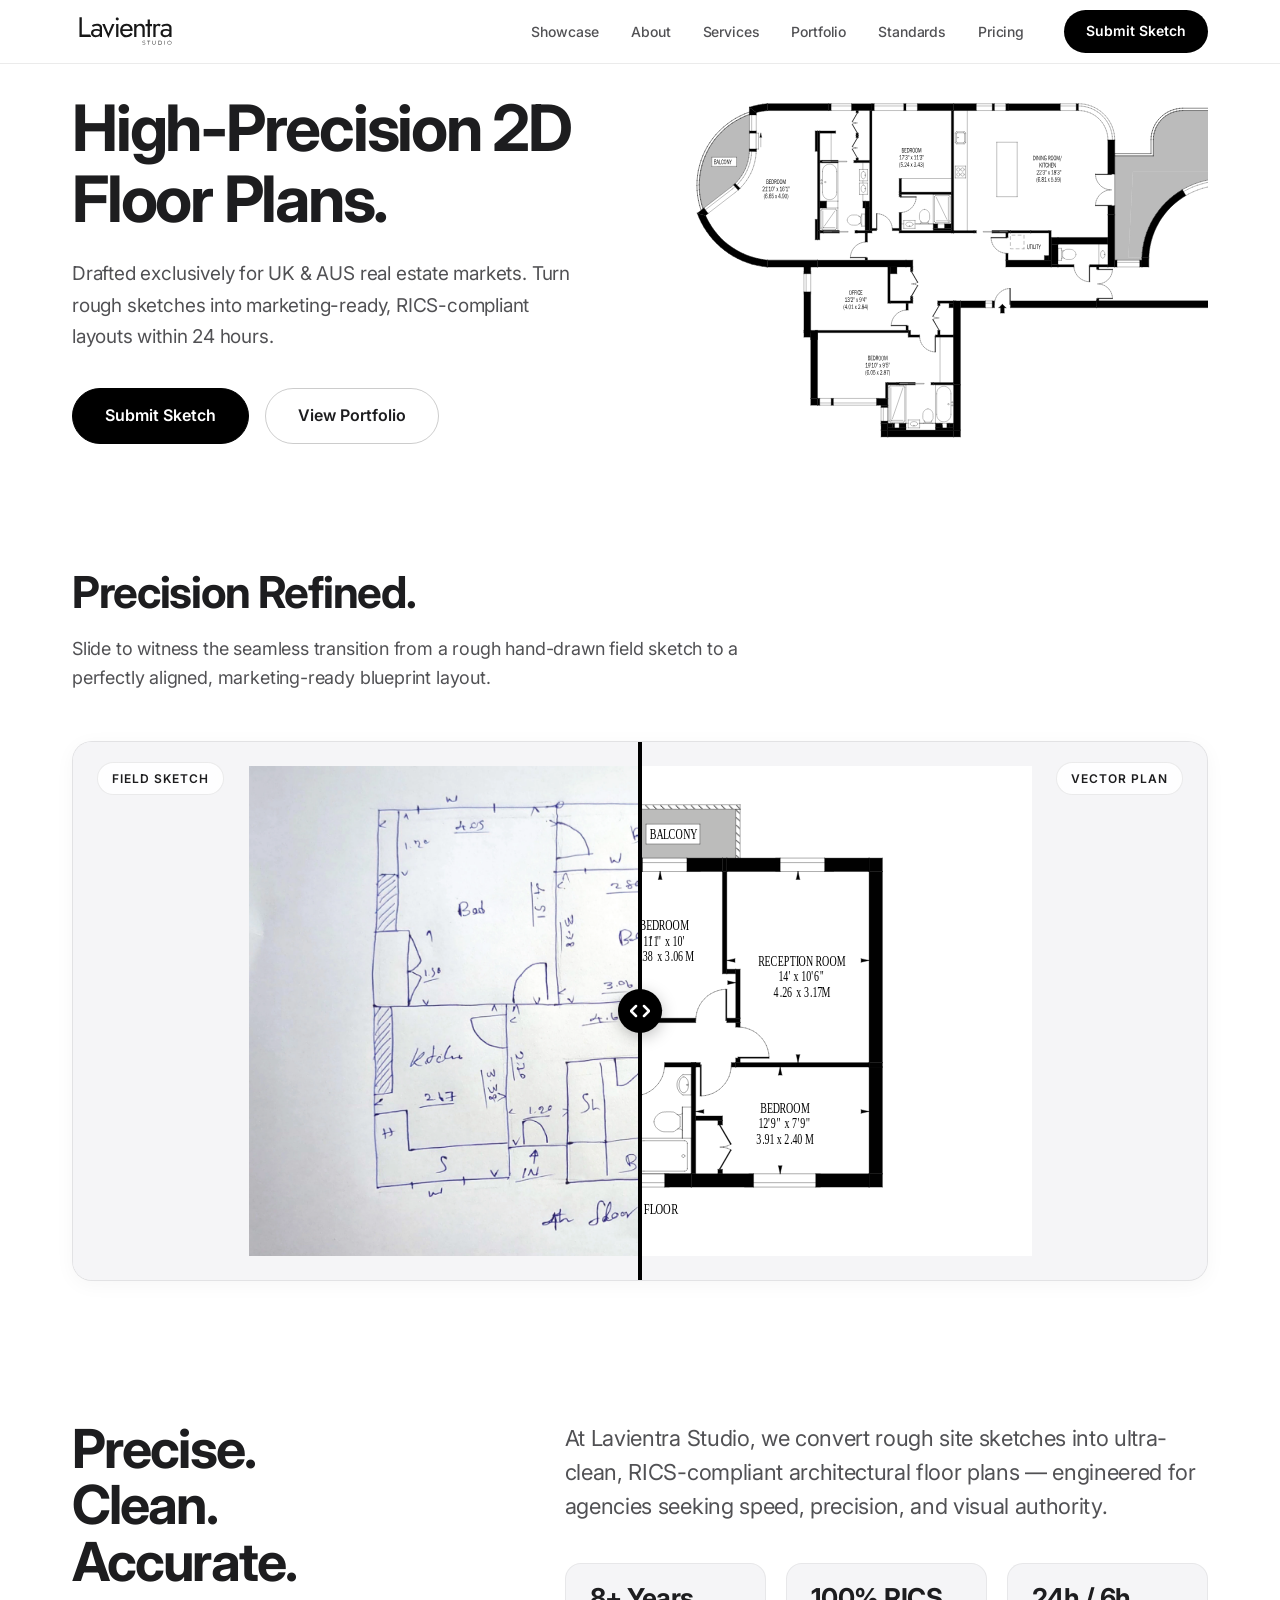
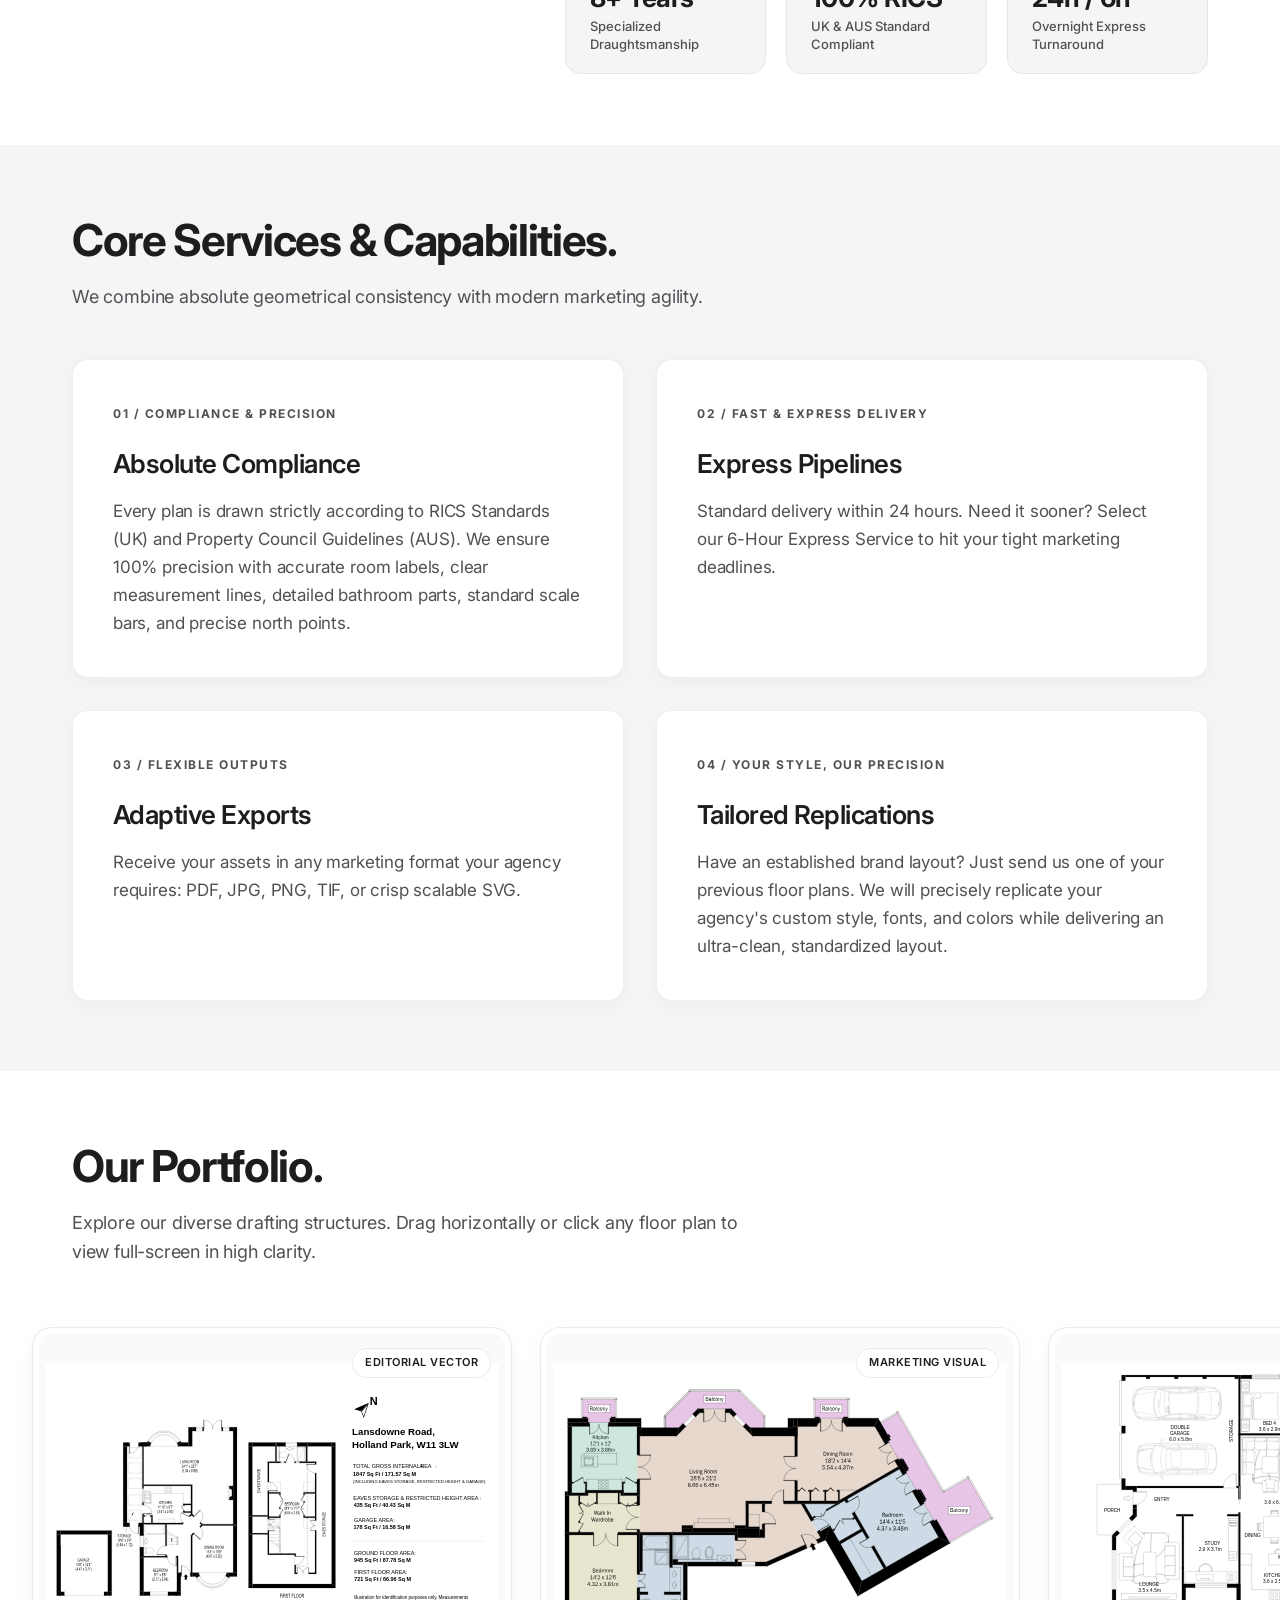
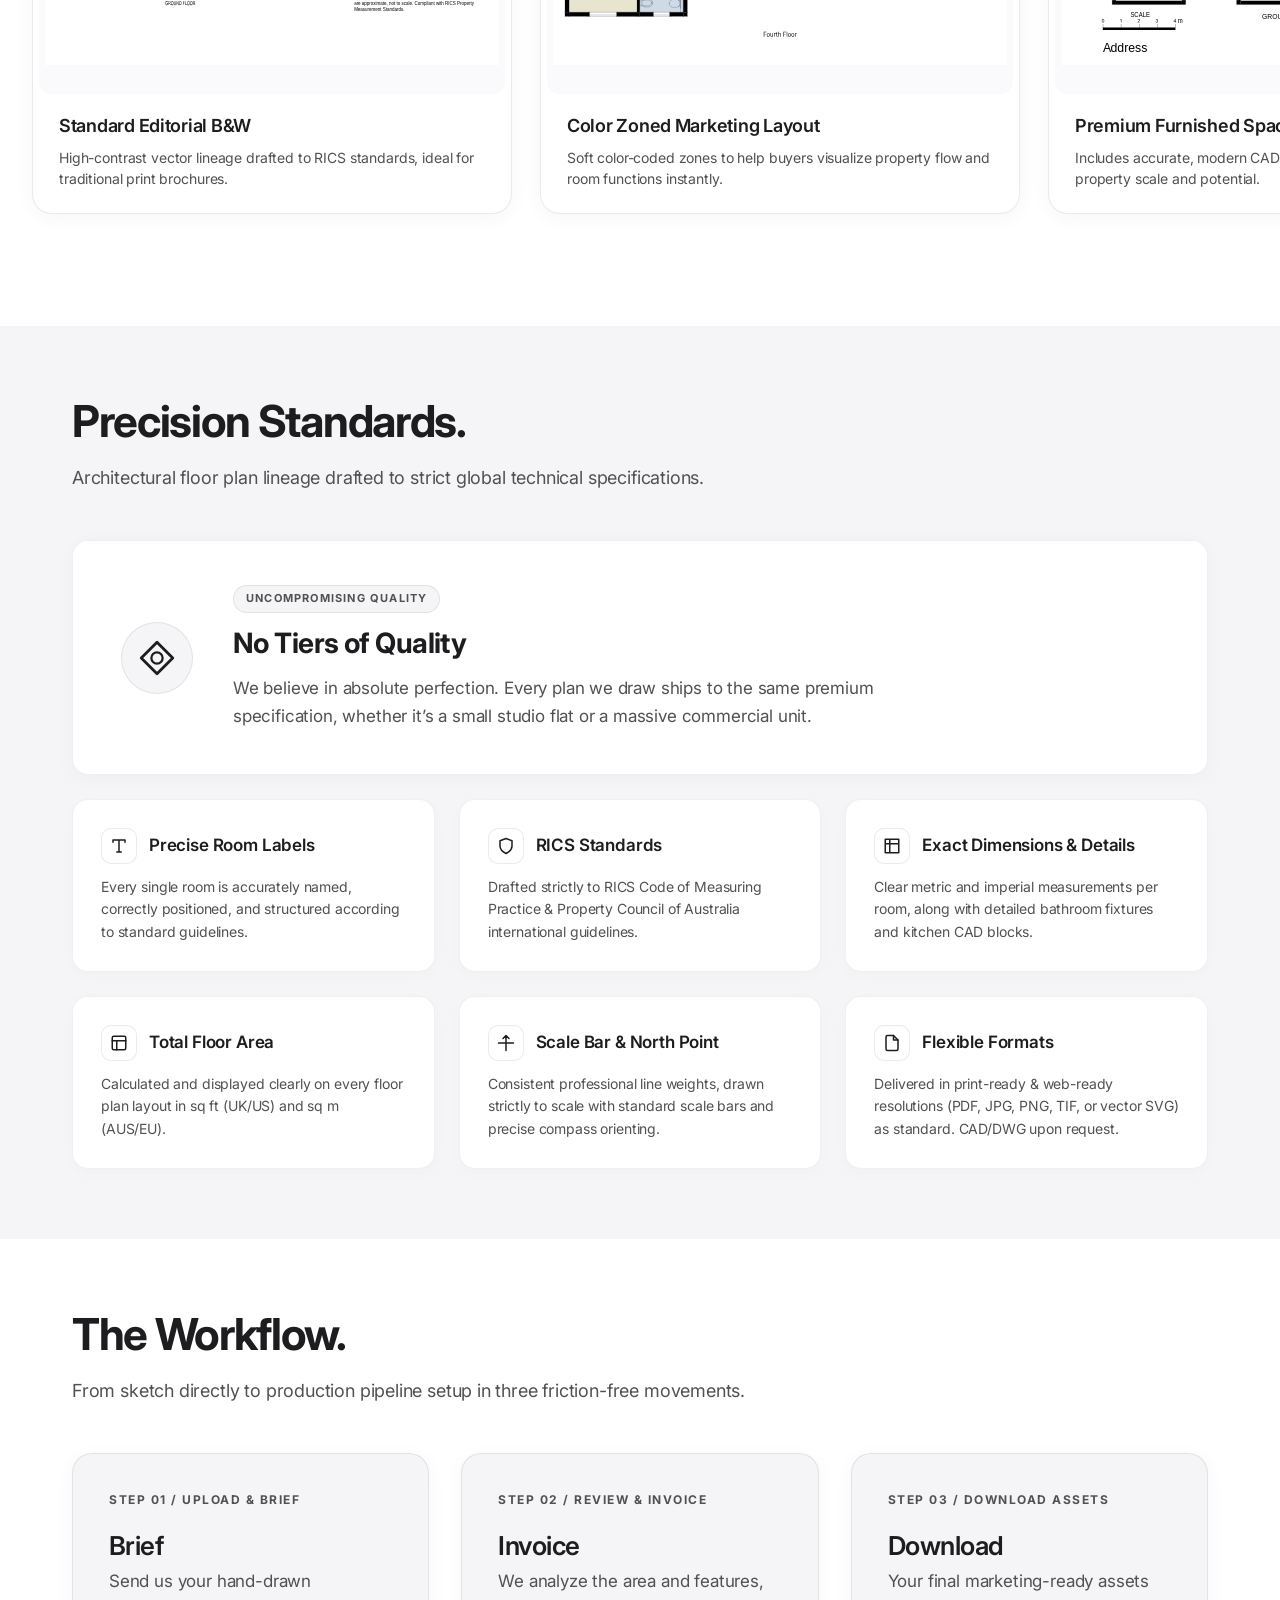
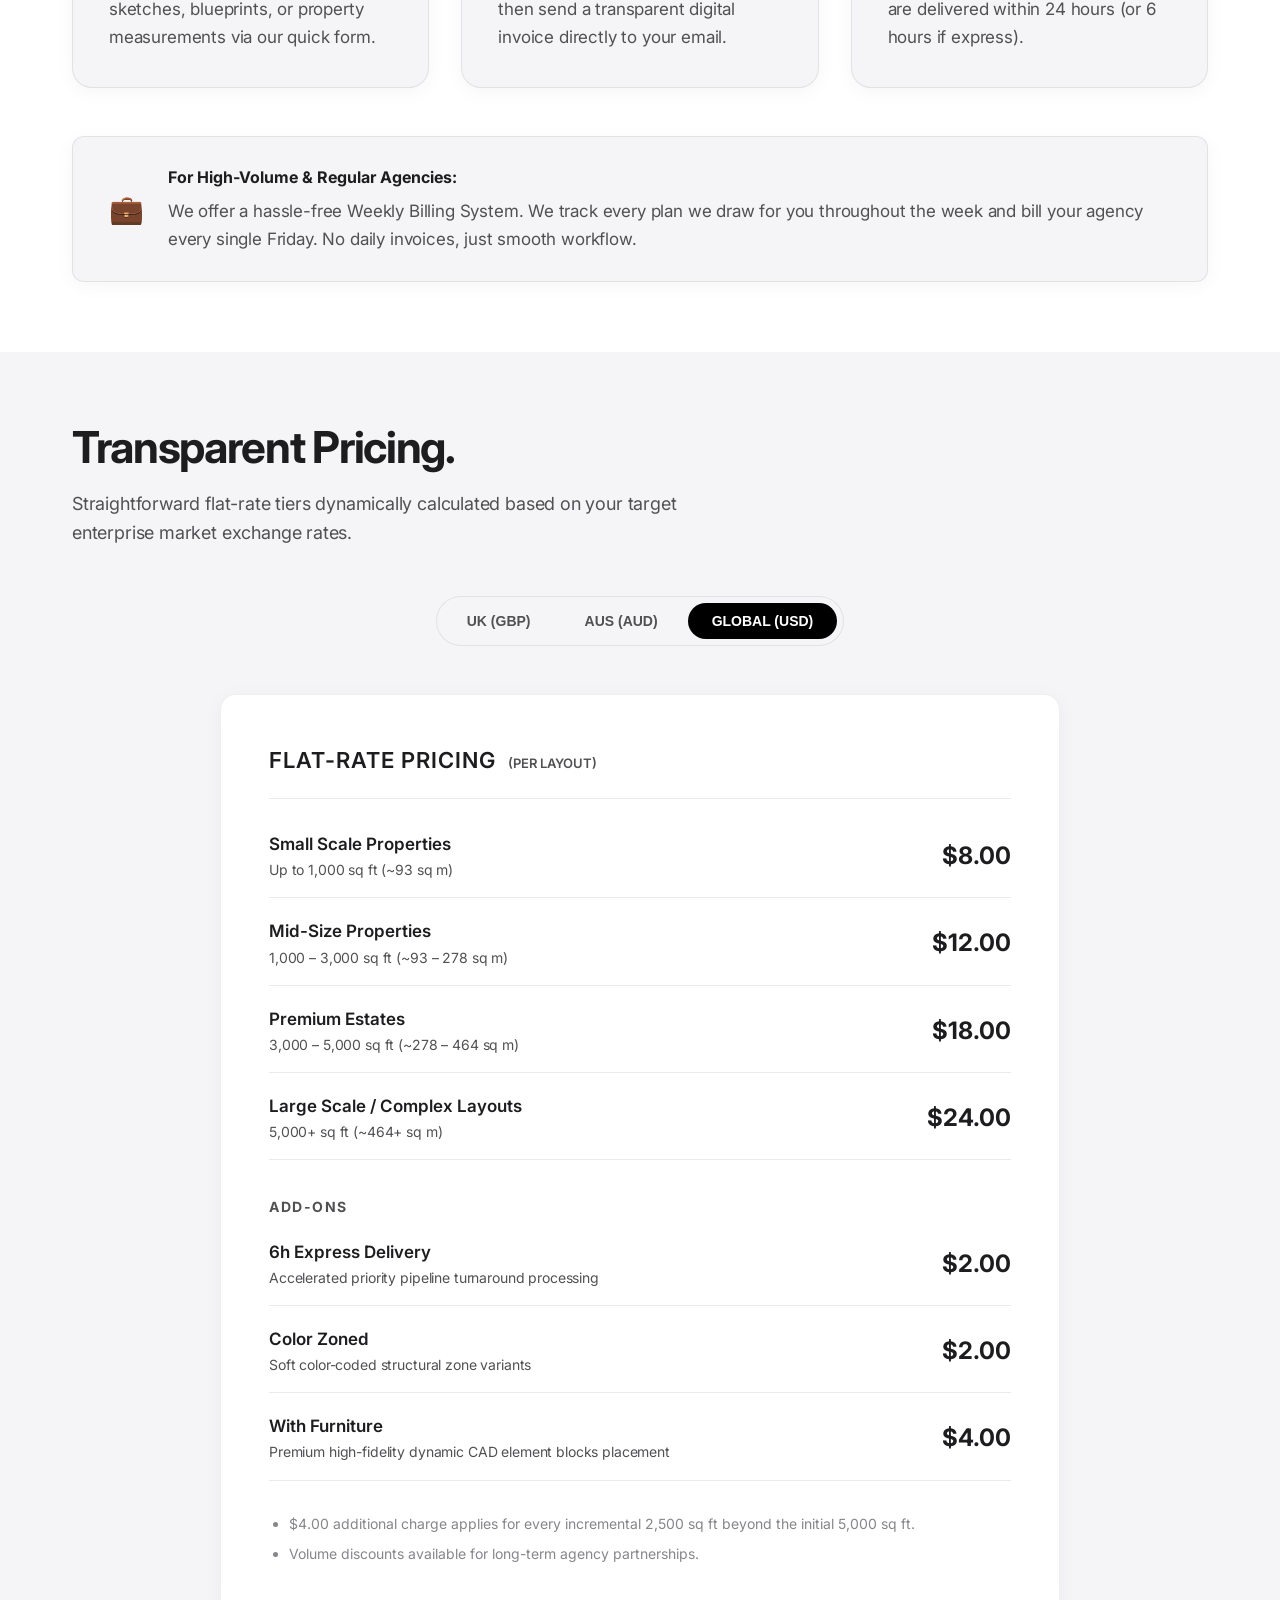
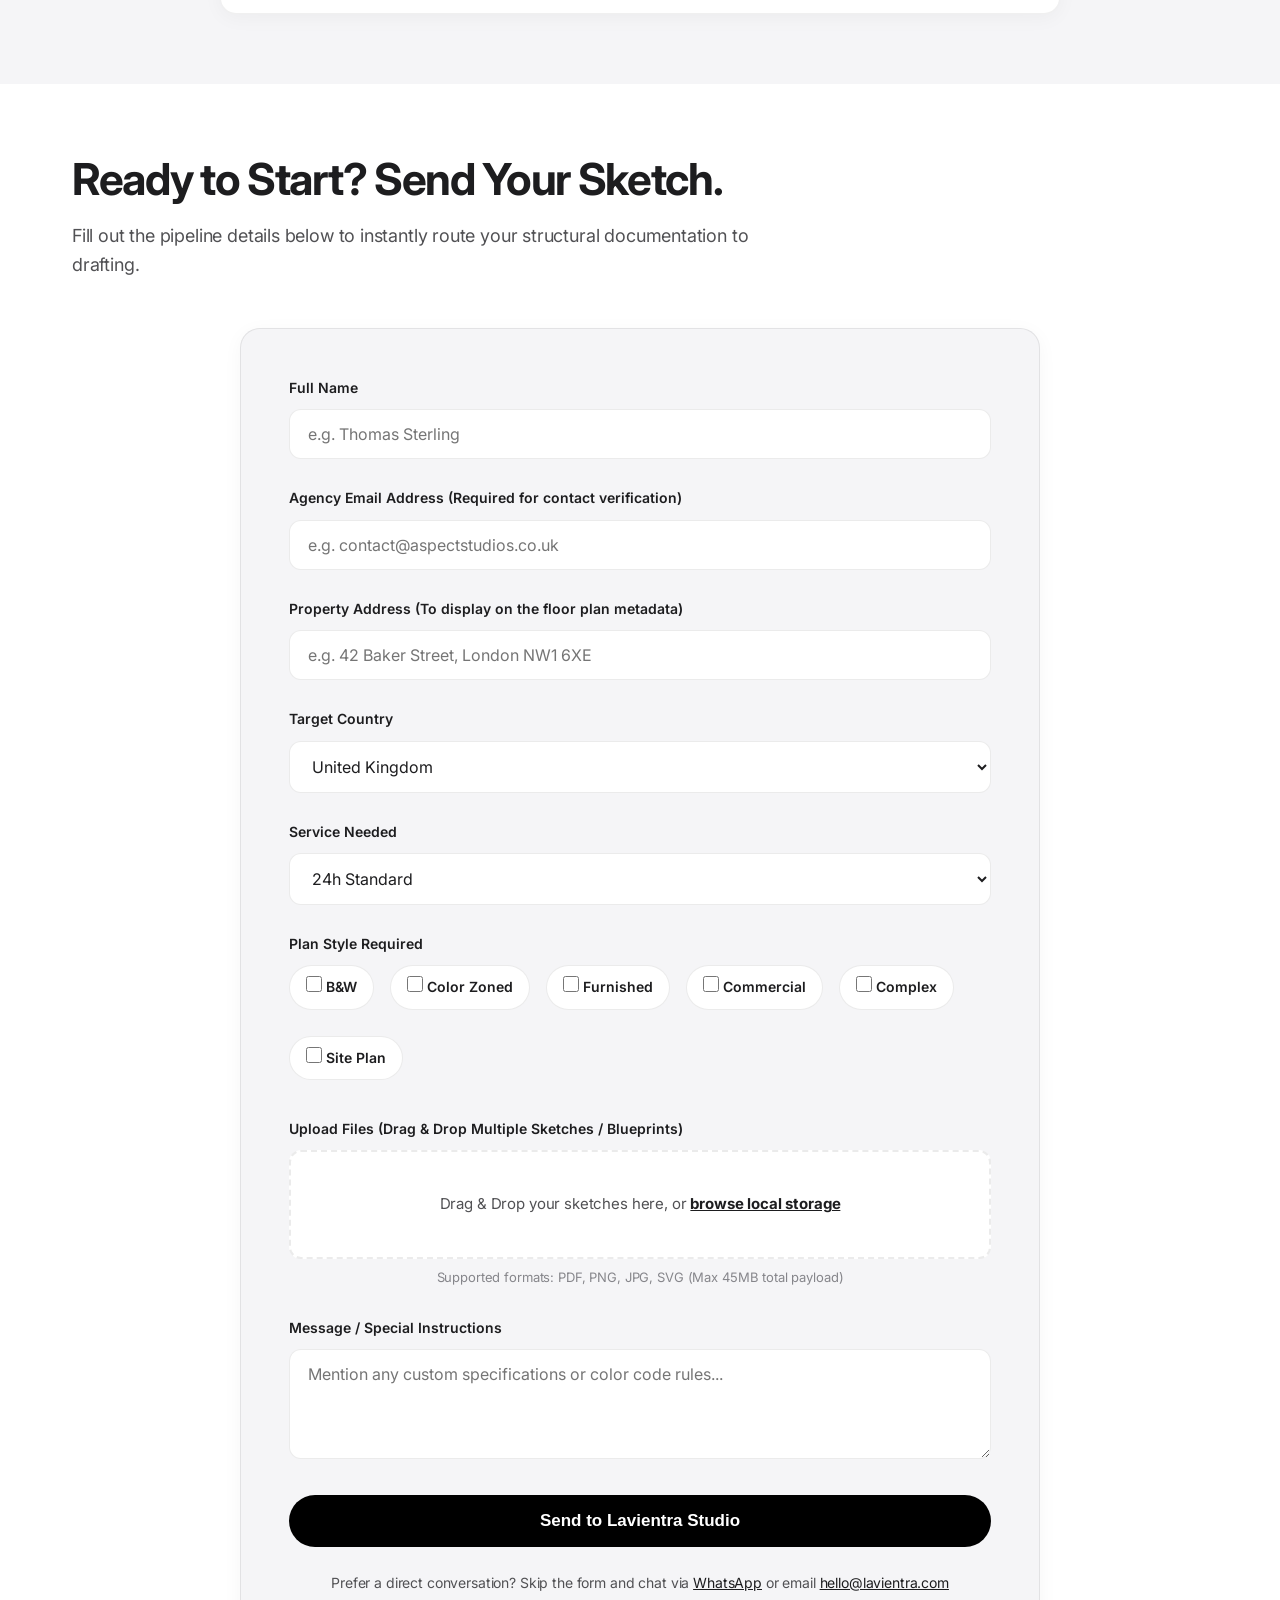
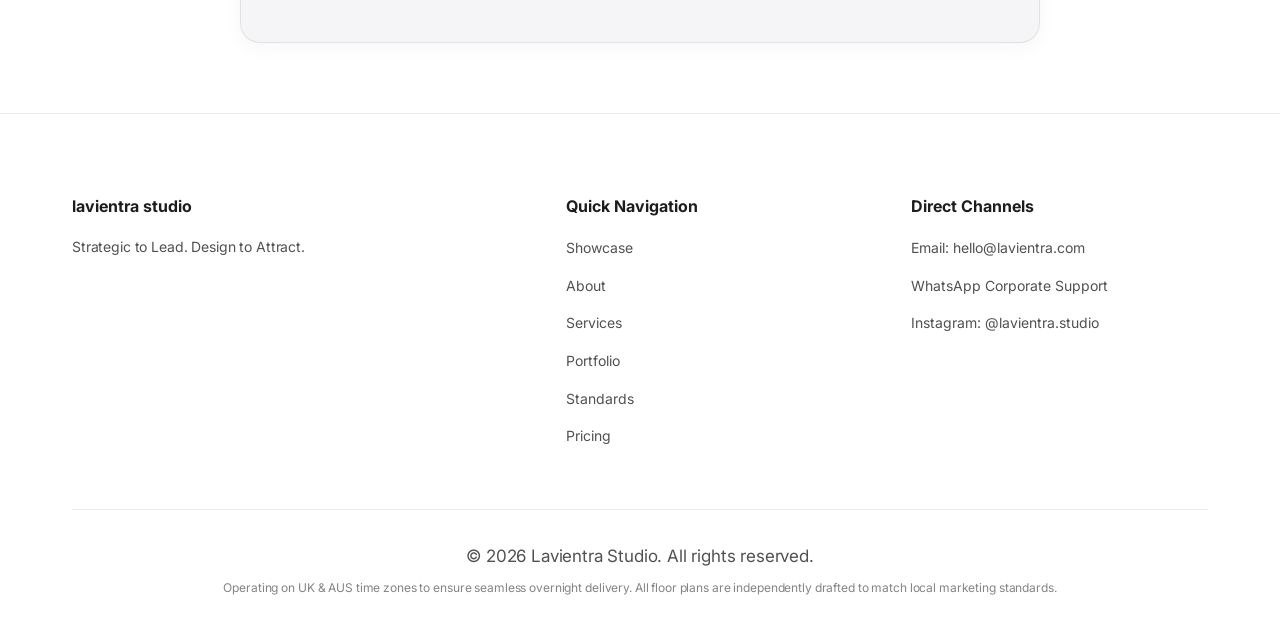
==== commit 447c6b36: "Replace SVG with WebP format for before image" ====
--- a/2.0/index.html
+++ b/2.0/index.html
@@ -76,7 +76,7 @@
                 </div>
 
                 <div class="slider-img img-after" id="afterImg">
-                    <img src="assets/sketch-before.svg" alt="Draft Field Sketch Blueprint" loading="lazy">
+                    <img src="assets/sketch-before.webp" alt="Draft Field Sketch Blueprint" loading="lazy">
                 </div>
 
                 <div class="slider-line" id="sliderLine"></div>
@@ -549,4 +549,4 @@
     <script src="main.js"></script>
 </body>
 
-</html>+</html>
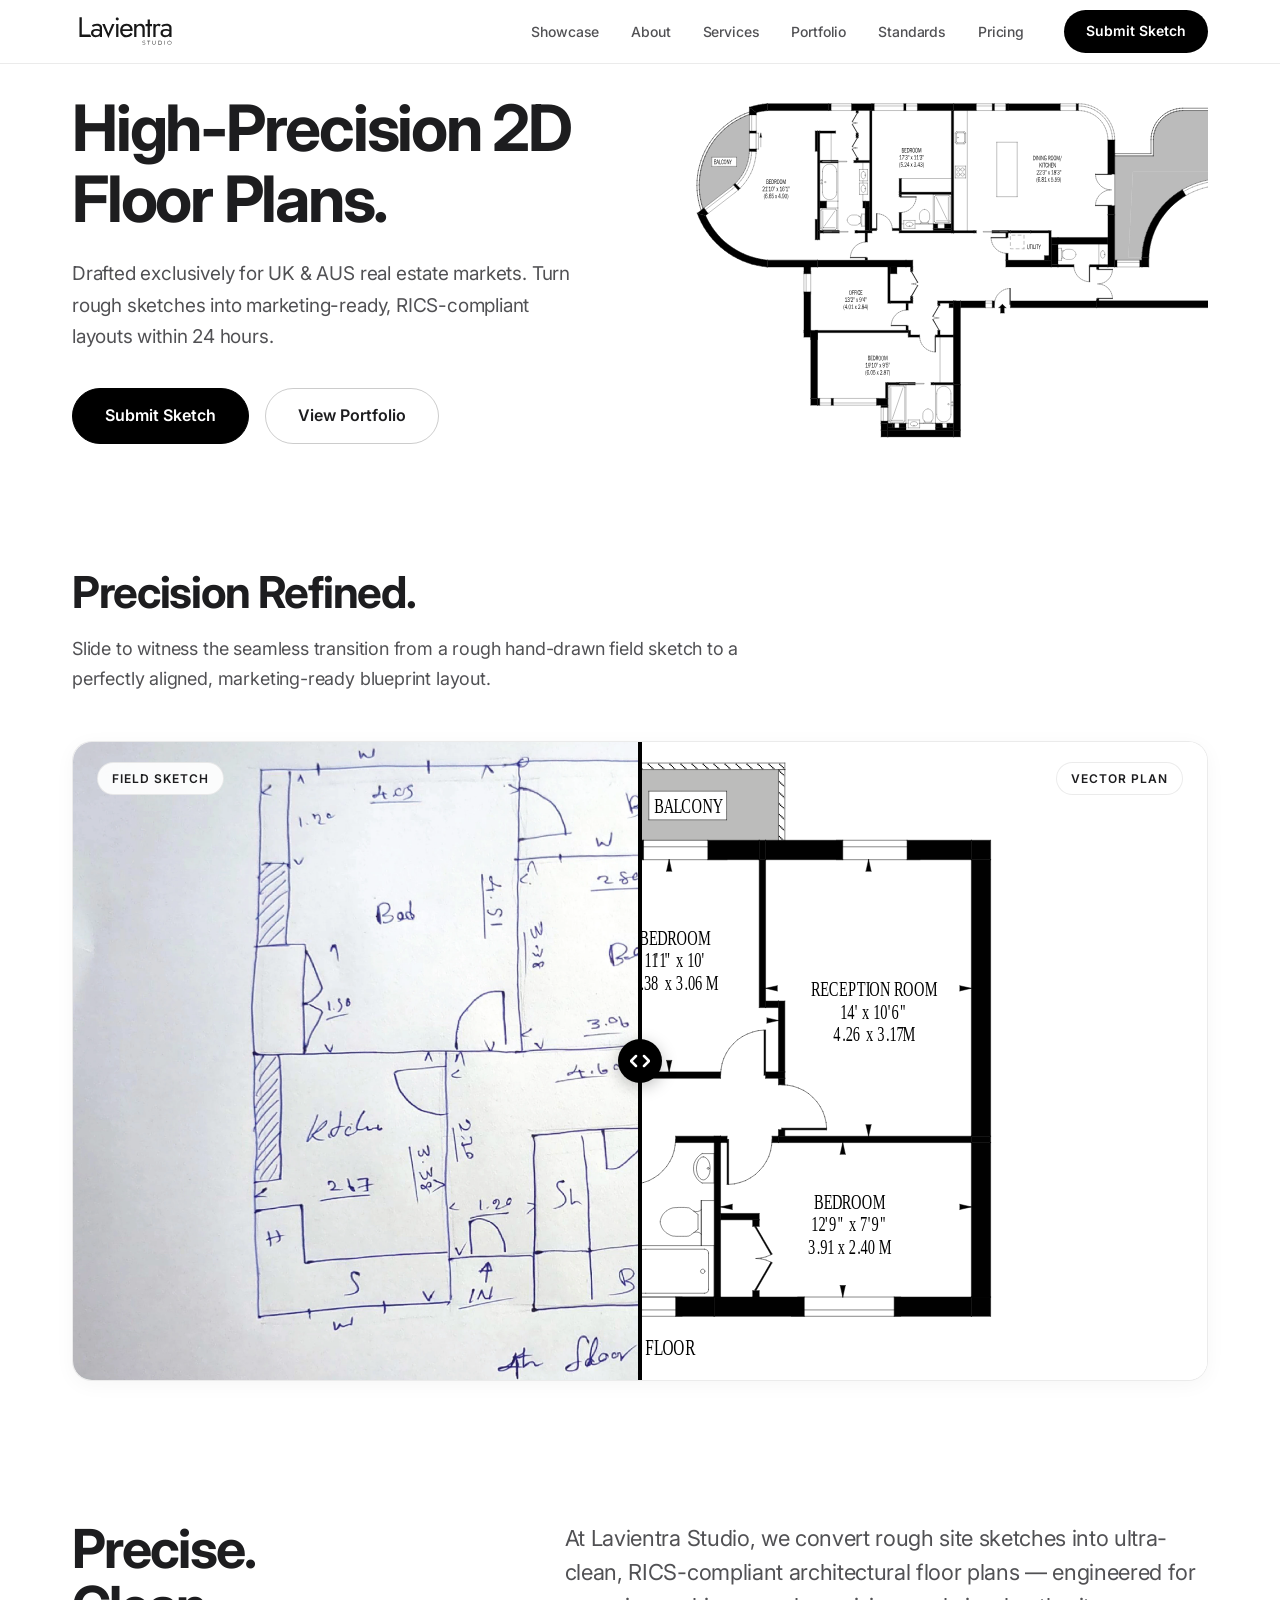
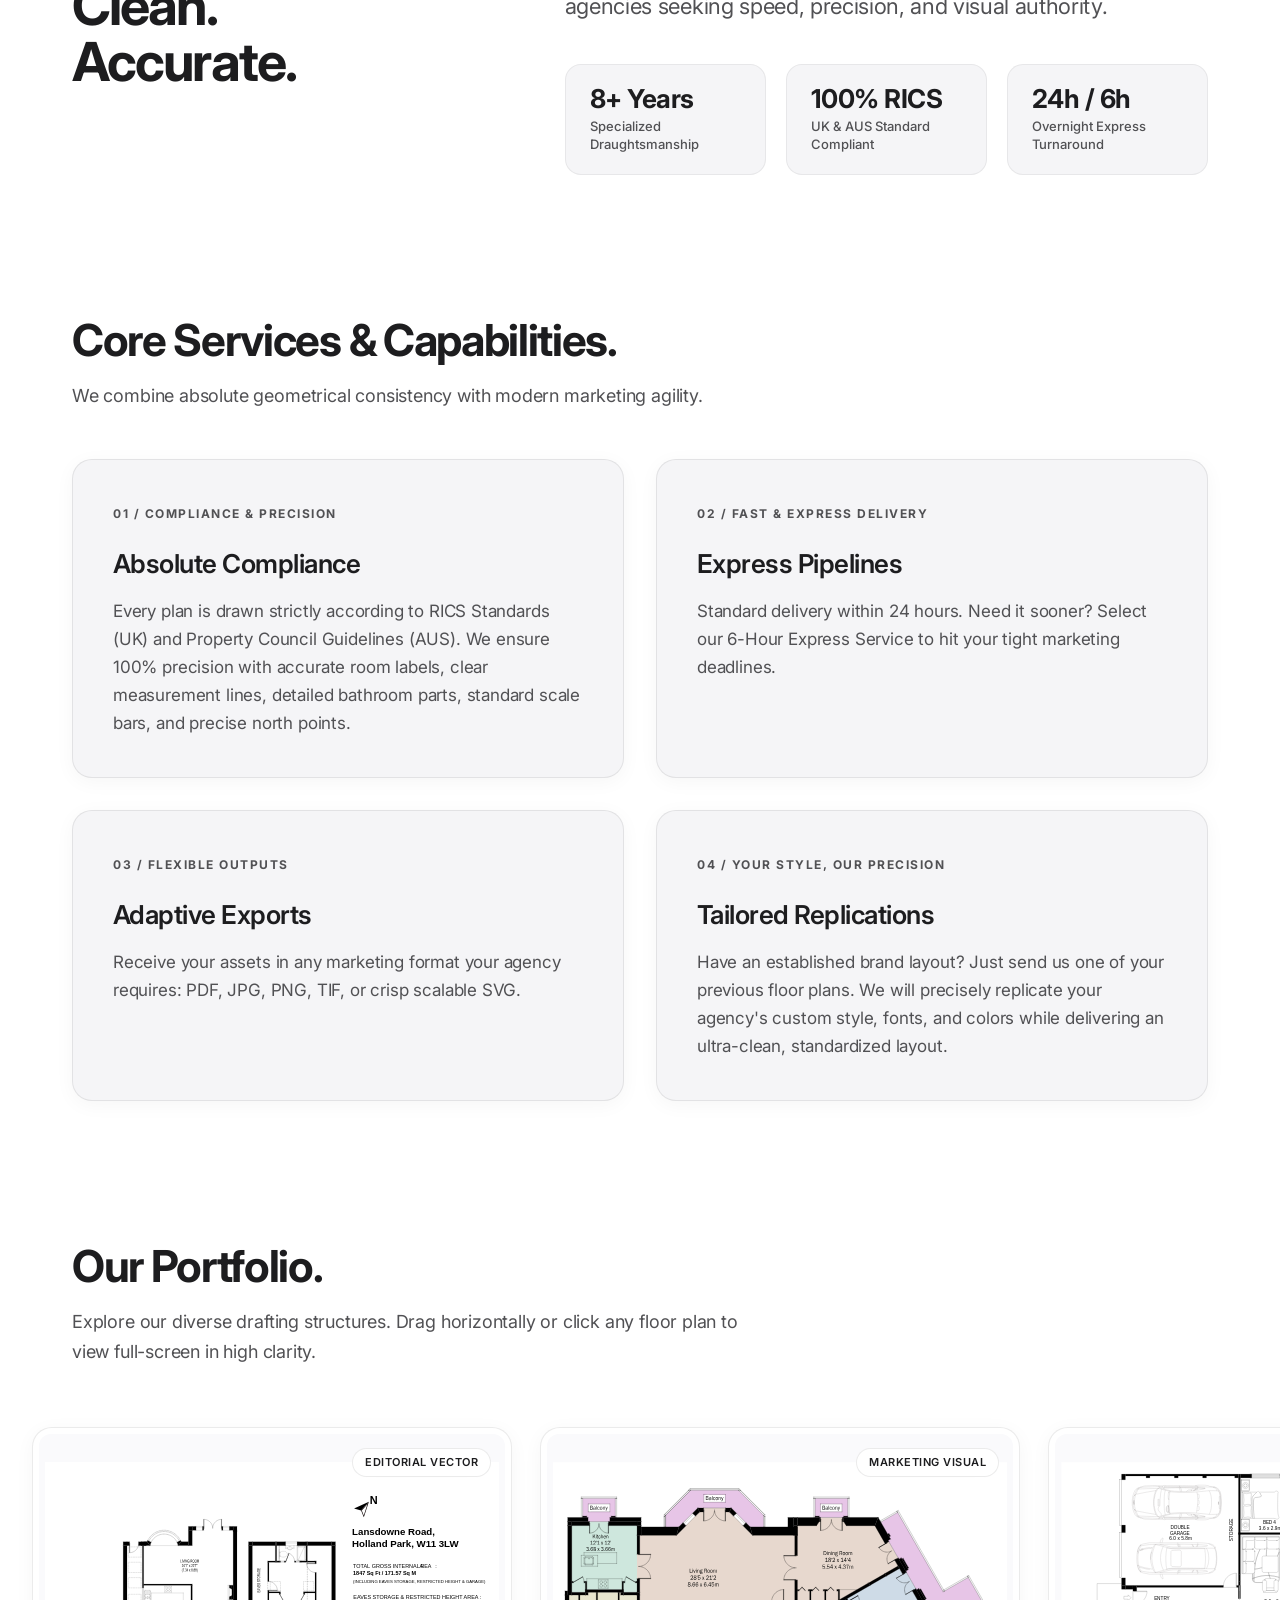
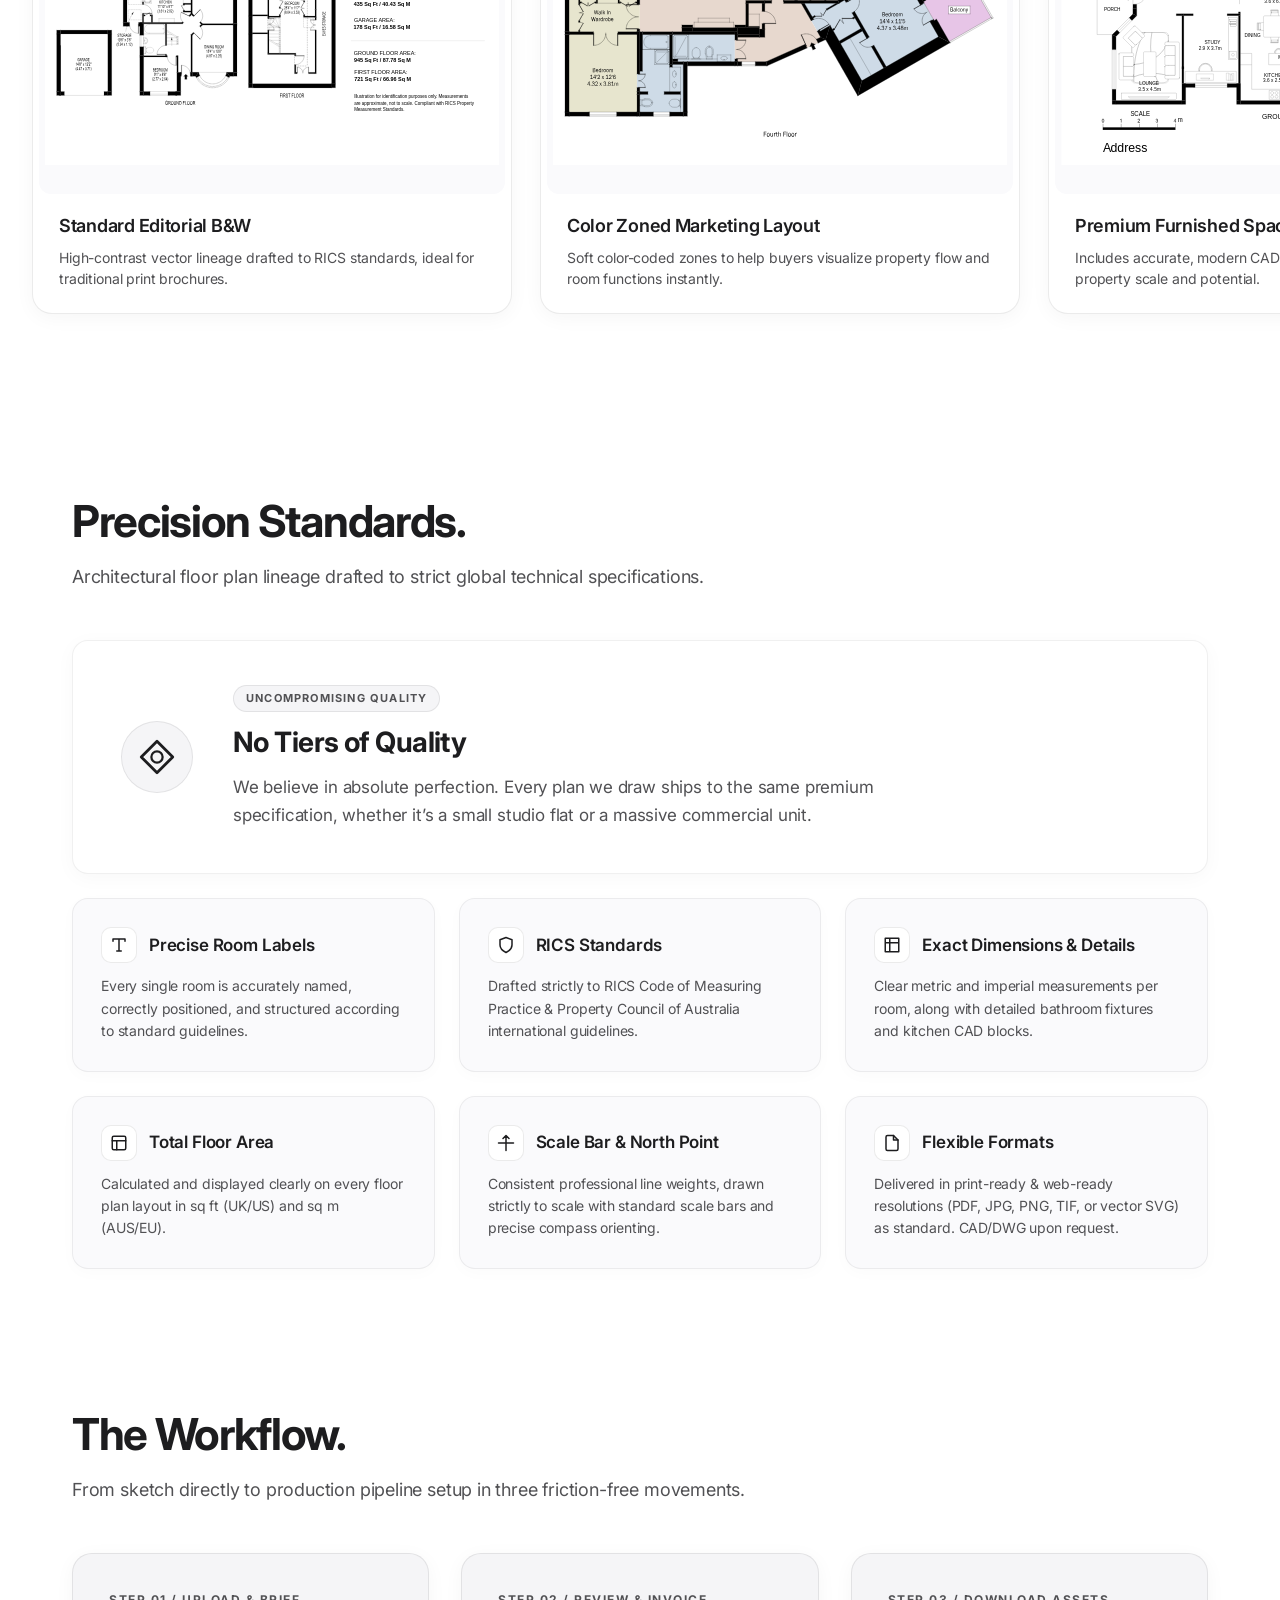
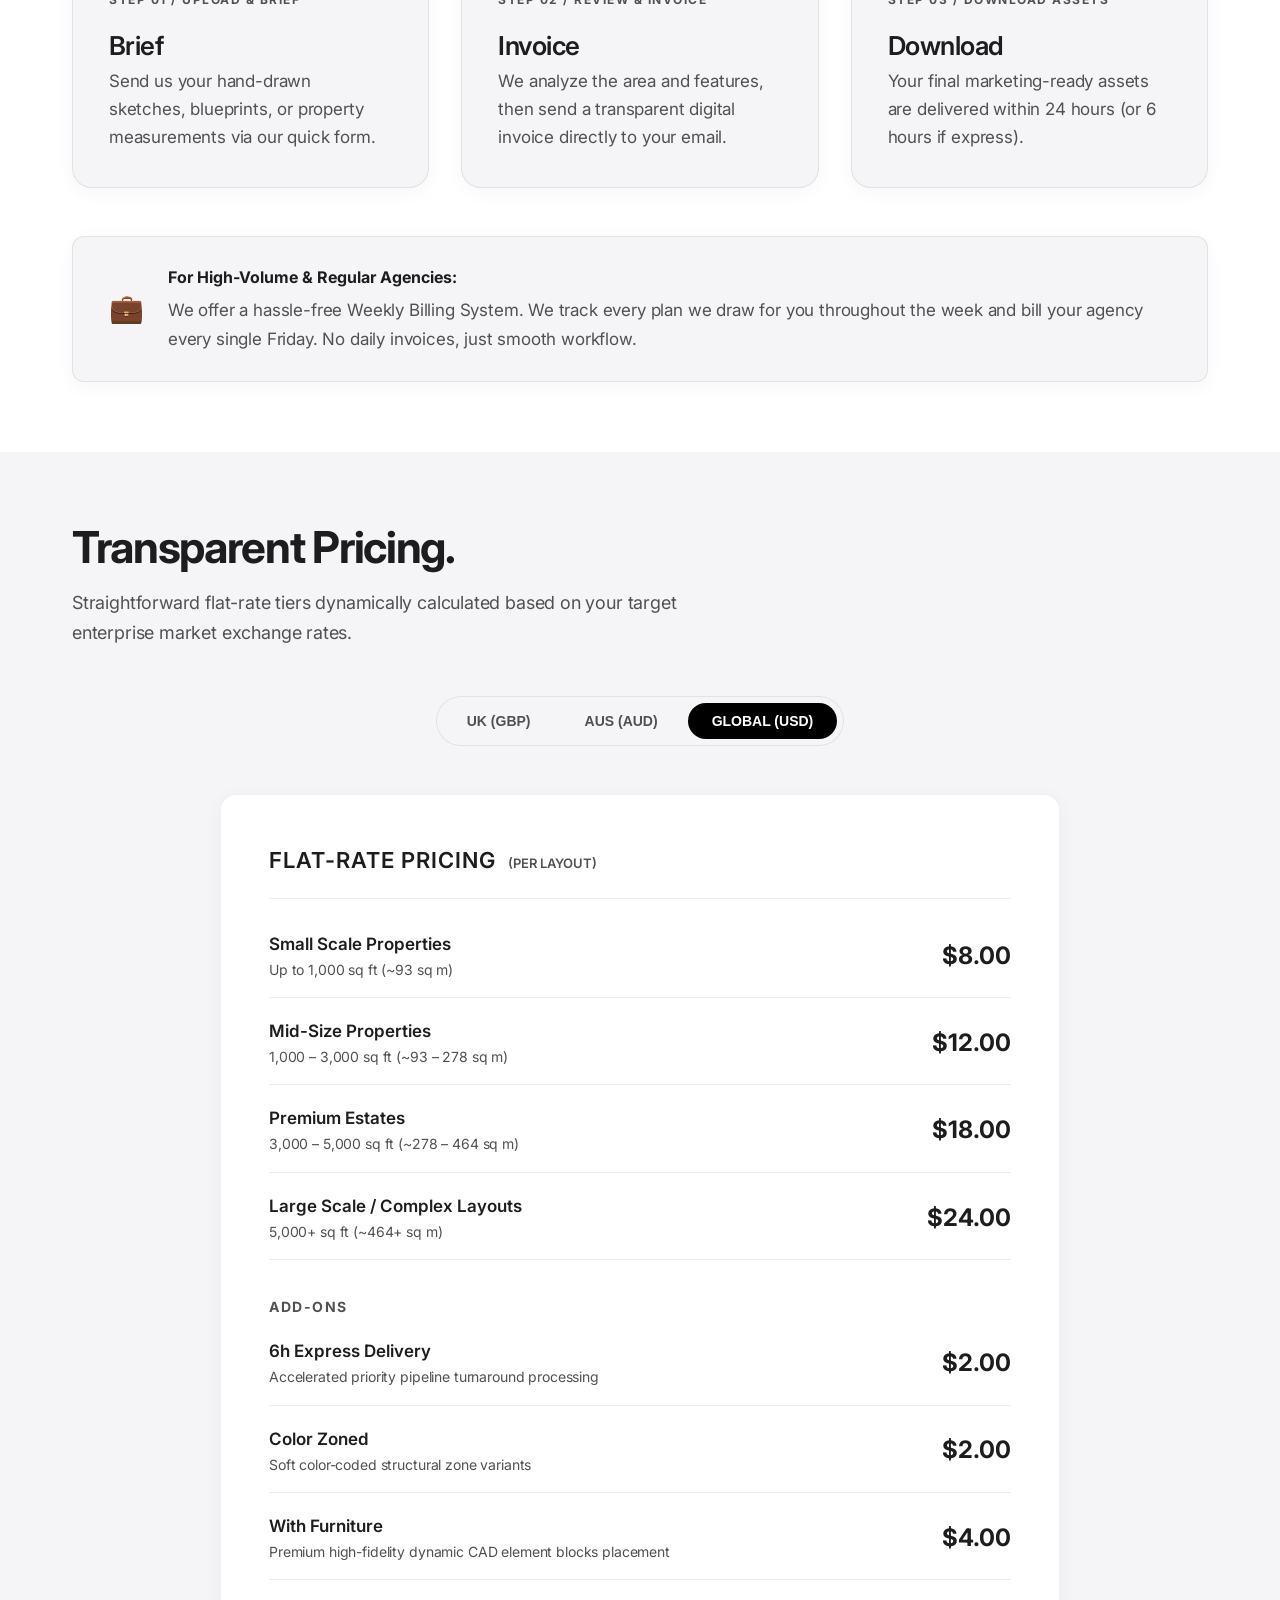
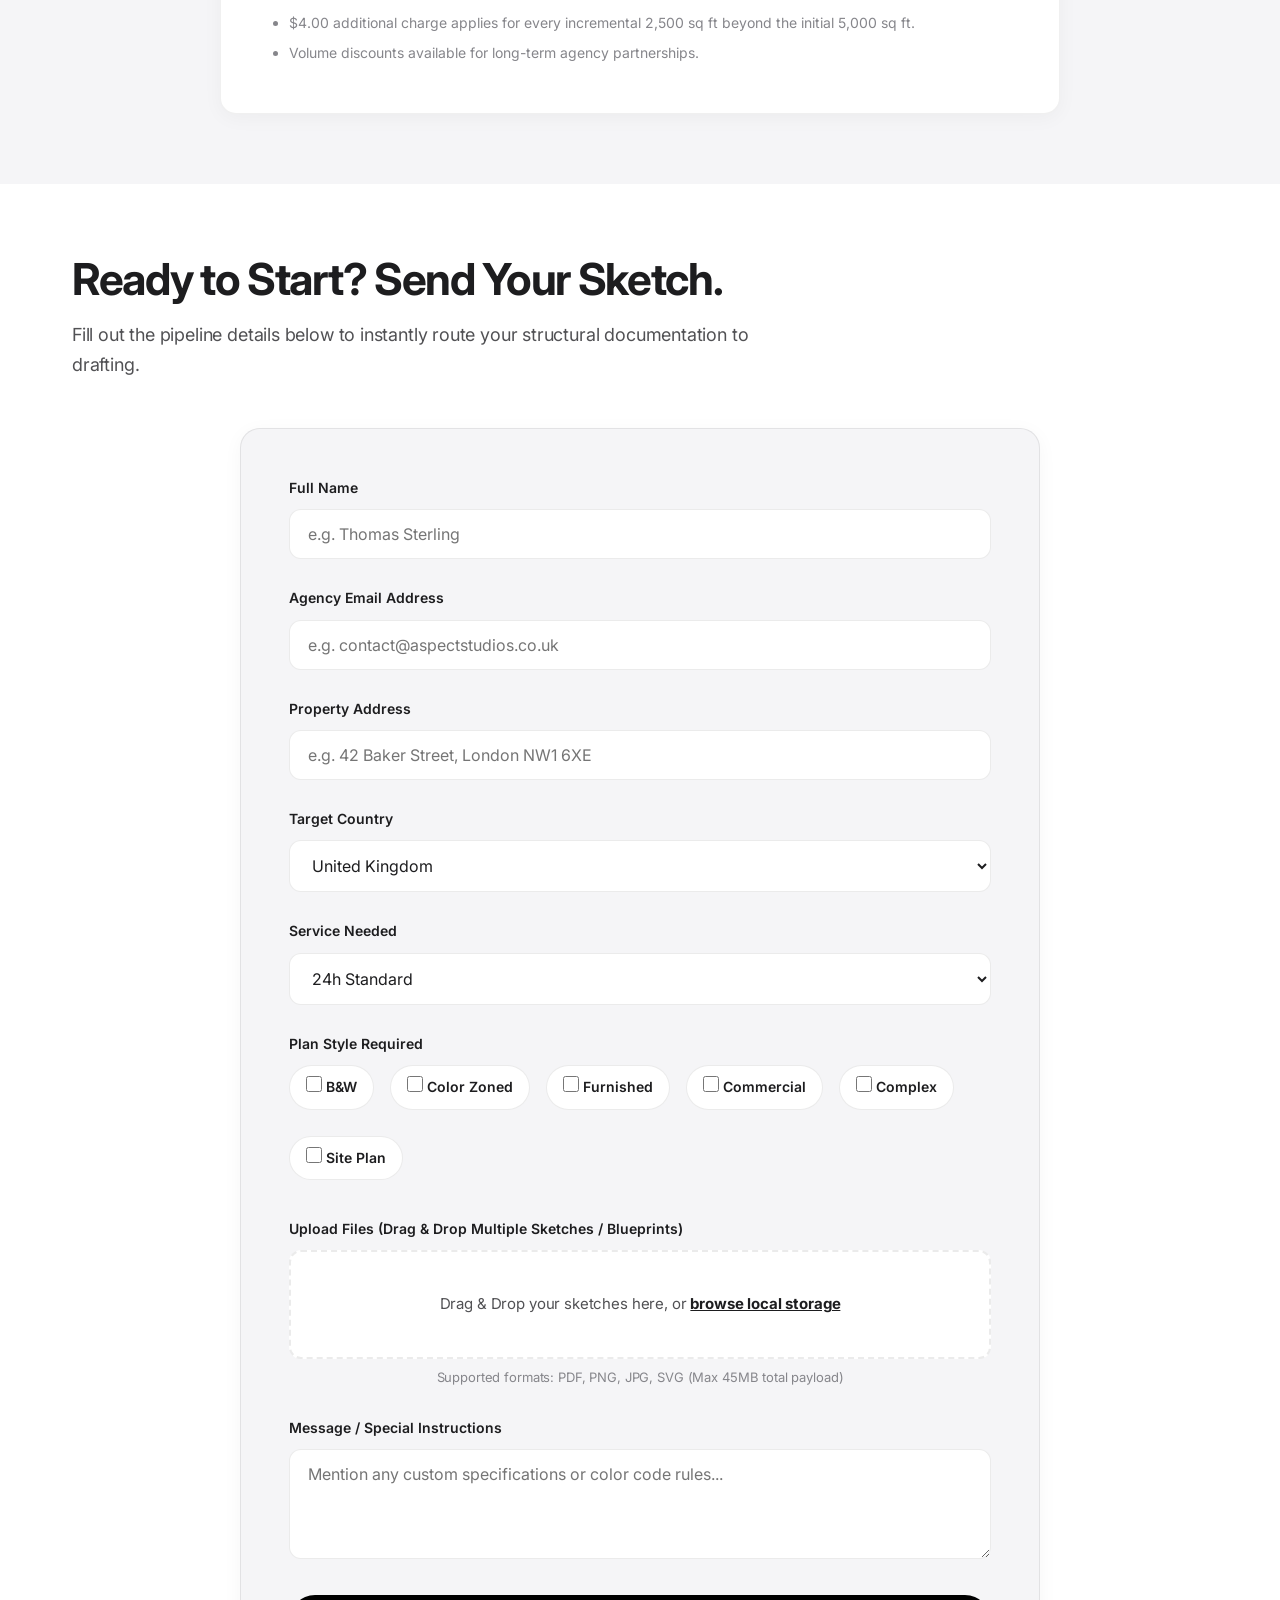
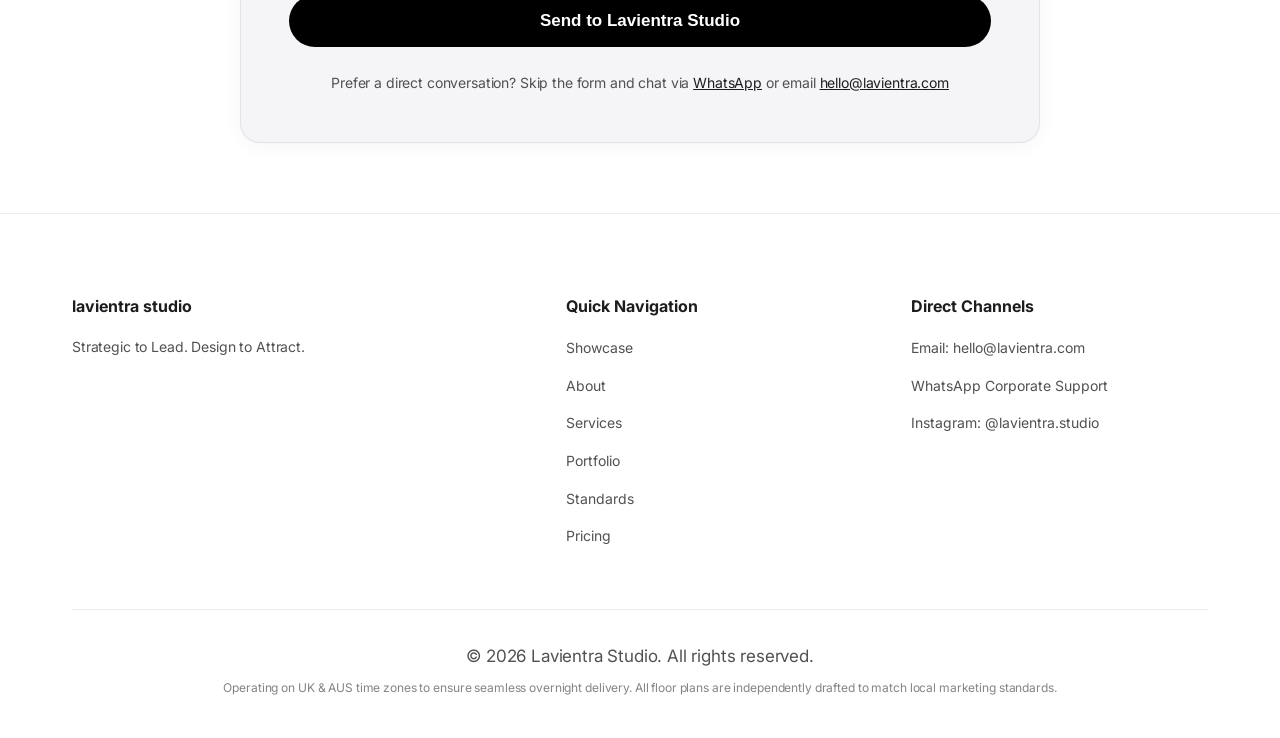
==== commit ccdcb4c4: "Update index.html" ====
--- a/2.0/index.html
+++ b/2.0/index.html
@@ -15,7 +15,7 @@
 
 <body>
 
-    <!-- Header Navigation -->
+    <!-- Navigation Bar -->
     <nav>
         <div class="container">
             <div class="nav-container">
@@ -41,18 +41,18 @@
     </nav>
 
     <!-- 1. Hero Section -->
-    <section class="hero reveal-node">
+    <section class="hero reveal-group">
         <div class="container">
             <div class="hero-grid">
                 <div class="hero-left">
-                    <h1>High-Precision 2D Floor Plans.</h1>
-                    <p>Drafted exclusively for UK & AUS real estate markets. Turn rough sketches into marketing-ready, RICS-compliant layouts within 24 hours.</p>
-                    <div class="hero-buttons">
+                    <h1 class="reveal">High-Precision 2D Floor Plans.</h1>
+                    <p class="reveal">Drafted exclusively for UK & AUS real estate markets. Turn rough sketches into marketing-ready, RICS-compliant layouts within 24 hours.</p>
+                    <div class="hero-buttons reveal">
                         <a href="#upload" class="btn-primary">Submit Sketch</a>
                         <a href="#portfolio" class="btn-secondary">View Portfolio</a>
                     </div>
                 </div>
-                <div class="hero-right">
+                <div class="hero-right reveal">
                     <img src="assets/hero-plan.svg" alt="Lavientra High Precision Vector Blueprint Floor Plan" class="hero-svg-display">
                 </div>
             </div>
@@ -60,14 +60,14 @@
     </section>
 
     <!-- 2. Before / After Interactive Showcase Section -->
-    <section id="showcase" class="section reveal-node">
+    <section id="showcase" class="section reveal-group">
         <div class="container">
             <div class="section-header">
-                <h2>Precision Refined.</h2>
-                <p>Slide to witness the seamless transition from a rough hand-drawn field sketch to a perfectly aligned, marketing-ready blueprint layout.</p>
-            </div>
-
-            <div class="slider-wrapper" id="sliderContainer">
+                <h2 class="reveal">Precision Refined.</h2>
+                <p class="reveal">Slide to witness the seamless transition from a rough hand-drawn field sketch to a perfectly aligned, marketing-ready blueprint layout.</p>
+            </div>
+
+            <div class="slider-wrapper reveal" id="sliderContainer">
                 <div class="slider-badge-label label-before">Field Sketch</div>
                 <div class="slider-badge-label label-after">Vector Plan</div>
 
@@ -92,26 +92,26 @@
         </div>
     </section>
 
-    <!-- 3. About Section (Apple Product Highlight Style) -->
-    <section class="section about-section reveal-node" id="about">
+    <!-- 3. About Section -->
+    <section class="section about-section reveal-group" id="about">
         <div class="container">
             <div class="about-layout">
                 <div class="about-left-heading">
-                    <h2 class="about-hero-title">Precise.<br>Clean.<br>Accurate.</h2>
+                    <h2 class="about-hero-title reveal">Precise.<br>Clean.<br>Accurate.</h2>
                 </div>
                 <div class="about-right-content">
-                    <p class="about-intro-summary">At Lavientra Studio, we convert rough site sketches into ultra-clean, RICS-compliant architectural floor plans — engineered for agencies seeking speed, precision, and visual authority.</p>
+                    <p class="about-intro-summary reveal">At Lavientra Studio, we convert rough site sketches into ultra-clean, RICS-compliant architectural floor plans — engineered for agencies seeking speed, precision, and visual authority.</p>
                     
                     <div class="about-stats-grid">
-                        <div class="stat-card">
+                        <div class="stat-card reveal">
                             <div class="stat-number">8+ Years</div>
                             <div class="stat-label">Specialized Draughtsmanship</div>
                         </div>
-                        <div class="stat-card">
+                        <div class="stat-card reveal">
                             <div class="stat-number">100% RICS</div>
                             <div class="stat-label">UK & AUS Standard Compliant</div>
                         </div>
-                        <div class="stat-card">
+                        <div class="stat-card reveal">
                             <div class="stat-number">24h / 6h</div>
                             <div class="stat-label">Overnight Express Turnaround</div>
                         </div>
@@ -122,29 +122,29 @@
     </section>
 
     <!-- 4. Core Services & Capabilities Section -->
-    <section id="services" class="section section-ash reveal-node">
+    <section id="services" class="section reveal-group">
         <div class="container">
             <div class="section-header">
-                <h2>Core Services & Capabilities.</h2>
-                <p>We combine absolute geometrical consistency with modern marketing agility.</p>
+                <h2 class="reveal">Core Services & Capabilities.</h2>
+                <p class="reveal">We combine absolute geometrical consistency with modern marketing agility.</p>
             </div>
             <div class="standards-grid">
-                <div class="standard-card">
+                <div class="standard-card reveal">
                     <span class="standard-num">01 / Compliance & Precision</span>
                     <h3>Absolute Compliance</h3>
                     <p>Every plan is drawn strictly according to RICS Standards (UK) and Property Council Guidelines (AUS). We ensure 100% precision with accurate room labels, clear measurement lines, detailed bathroom parts, standard scale bars, and precise north points.</p>
                 </div>
-                <div class="standard-card">
+                <div class="standard-card reveal">
                     <span class="standard-num">02 / Fast & Express Delivery</span>
                     <h3>Express Pipelines</h3>
                     <p>Standard delivery within 24 hours. Need it sooner? Select our 6-Hour Express Service to hit your tight marketing deadlines.</p>
                 </div>
-                <div class="standard-card">
+                <div class="standard-card reveal">
                     <span class="standard-num">03 / Flexible Outputs</span>
                     <h3>Adaptive Exports</h3>
                     <p>Receive your assets in any marketing format your agency requires: PDF, JPG, PNG, TIF, or crisp scalable SVG.</p>
                 </div>
-                <div class="standard-card">
+                <div class="standard-card reveal">
                     <span class="standard-num">04 / Your Style, Our Precision</span>
                     <h3>Tailored Replications</h3>
                     <p>Have an established brand layout? Just send us one of your previous floor plans. We will precisely replicate your agency's custom style, fonts, and colors while delivering an ultra-clean, standardized layout.</p>
@@ -153,17 +153,16 @@
         </div>
     </section>
 
-    <!-- 5. Portfolio Section (Visual Samples Right After Services) -->
-    <section id="portfolio" class="section reveal-node" style="padding-bottom: 80px;">
+    <!-- 5. Portfolio Section -->
+    <section id="portfolio" class="section reveal-group" style="padding-bottom: 80px;">
         <div class="container">
             <div class="section-header">
-                <h2>Our Portfolio.</h2>
-                <p>Explore our diverse drafting structures. Drag horizontally or click any floor plan to view full-screen in high clarity.</p>
-            </div>
-        </div>
-
-        <!-- Full-Width Viewport Carousel Wrapper -->
-        <div class="portfolio-fullwidth-wrapper">
+                <h2 class="reveal">Our Portfolio.</h2>
+                <p class="reveal">Explore our diverse drafting structures. Drag horizontally or click any floor plan to view full-screen in high clarity.</p>
+            </div>
+        </div>
+
+        <div class="portfolio-fullwidth-wrapper reveal">
             <div class="portfolio-track-container" id="portfolioTrackContainer">
                 <div class="portfolio-track" id="portfolioTrack">
                     <!-- Dynamically populated via main.js -->
@@ -172,156 +171,150 @@
         </div>
     </section>
 
-    <!-- 6. Precision Standards Bento Grid -->
-    <section id="standards" class="section section-ash reveal-node">
+    <!-- 6 & 7. Continuous Dark Zone -->
+    <div class="continuous-dark-zone">
+        <section id="standards" class="section reveal-group">
+            <div class="container">
+                <div class="section-header">
+                    <h2 class="reveal">Precision Standards.</h2>
+                    <p class="reveal">Architectural floor plan lineage drafted to strict global technical specifications.</p>
+                </div>
+                
+                <div class="bento-specs-grid">
+                    <div class="bento-hero-card reveal">
+                        <div class="bento-hero-icon-wrap">
+                            <svg class="bento-hero-icon" viewBox="0 0 32 32" fill="none" xmlns="http://www.w3.org/2000/svg">
+                                <path d="M16 2L2 16L16 30L30 16L16 2Z" stroke="currentColor" stroke-width="2.5" stroke-linejoin="round" />
+                                <circle cx="16" cy="16" r="5" stroke="currentColor" stroke-width="2" />
+                            </svg>
+                        </div>
+                        <div class="bento-hero-body">
+                            <span class="bento-badge">Uncompromising Quality</span>
+                            <h3>No Tiers of Quality</h3>
+                            <p>We believe in absolute perfection. Every plan we draw ships to the same premium specification, whether it’s a small studio flat or a massive commercial unit.</p>
+                        </div>
+                    </div>
+
+                    <div class="bento-card reveal">
+                        <div class="bento-card-header">
+                            <div class="bento-card-icon">
+                                <svg viewBox="0 0 24 24" fill="none" stroke="currentColor" stroke-width="2" stroke-linecap="round" stroke-linejoin="round">
+                                    <path d="M4 7V4h16v3M9 20h6M12 4v16"/>
+                                </svg>
+                            </div>
+                            <h4>Precise Room Labels</h4>
+                        </div>
+                        <p>Every single room is accurately named, correctly positioned, and structured according to standard guidelines.</p>
+                    </div>
+
+                    <div class="bento-card reveal">
+                        <div class="bento-card-header">
+                            <div class="bento-card-icon">
+                                <svg viewBox="0 0 24 24" fill="none" stroke="currentColor" stroke-width="2" stroke-linecap="round" stroke-linejoin="round">
+                                    <path d="M12 22s8-4 8-10V5l-8-3-8 3v7c0 6 8 10 8 10z"/>
+                                </svg>
+                            </div>
+                            <h4>RICS Standards</h4>
+                        </div>
+                        <p>Drafted strictly to RICS Code of Measuring Practice & Property Council of Australia international guidelines.</p>
+                    </div>
+
+                    <div class="bento-card reveal">
+                        <div class="bento-card-header">
+                            <div class="bento-card-icon">
+                                <svg viewBox="0 0 24 24" fill="none" stroke="currentColor" stroke-width="2" stroke-linecap="round" stroke-linejoin="round">
+                                    <path d="M21 3H3v18h18V3zM9 3v18M3 9h18"/>
+                                </svg>
+                            </div>
+                            <h4>Exact Dimensions & Details</h4>
+                        </div>
+                        <p>Clear metric and imperial measurements per room, along with detailed bathroom fixtures and kitchen CAD blocks.</p>
+                    </div>
+
+                    <div class="bento-card reveal">
+                        <div class="bento-card-header">
+                            <div class="bento-card-icon">
+                                <svg viewBox="0 0 24 24" fill="none" stroke="currentColor" stroke-width="2" stroke-linecap="round" stroke-linejoin="round">
+                                    <rect x="3" y="3" width="18" height="18" rx="2"/>
+                                    <path d="M3 9h18M9 21V9"/>
+                                </svg>
+                            </div>
+                            <h4>Total Floor Area</h4>
+                        </div>
+                        <p>Calculated and displayed clearly on every floor plan layout in sq ft (UK/US) and sq m (AUS/EU).</p>
+                    </div>
+
+                    <div class="bento-card reveal">
+                        <div class="bento-card-header">
+                            <div class="bento-card-icon">
+                                <svg viewBox="0 0 24 24" fill="none" stroke="currentColor" stroke-width="2" stroke-linecap="round" stroke-linejoin="round">
+                                    <path d="M12 2v20M2 12h20M12 2l4 4M12 2L8 6"/>
+                                </svg>
+                            </div>
+                            <h4>Scale Bar & North Point</h4>
+                        </div>
+                        <p>Consistent professional line weights, drawn strictly to scale with standard scale bars and precise compass orienting.</p>
+                    </div>
+
+                    <div class="bento-card reveal">
+                        <div class="bento-card-header">
+                            <div class="bento-card-icon">
+                                <svg viewBox="0 0 24 24" fill="none" stroke="currentColor" stroke-width="2" stroke-linecap="round" stroke-linejoin="round">
+                                    <path d="M14 2H6a2 2 0 0 0-2 2v16a2 2 0 0 0 2 2h12a2 2 0 0 0 2-2V8z"/>
+                                    <polyline points="14 2 14 8 20 8"/>
+                                </svg>
+                            </div>
+                            <h4>Flexible Formats</h4>
+                        </div>
+                        <p>Delivered in print-ready & web-ready resolutions (PDF, JPG, PNG, TIF, or vector SVG) as standard. CAD/DWG upon request.</p>
+                    </div>
+                </div>
+            </div>
+        </section>
+
+        <section id="workflow" class="section reveal-group">
+            <div class="container">
+                <div class="section-header">
+                    <h2 class="reveal">The Workflow.</h2>
+                    <p class="reveal">From sketch directly to production pipeline setup in three friction-free movements.</p>
+                </div>
+                <div class="workflow-grid">
+                    <div class="step-card reveal">
+                        <span class="step-num">Step 01 / Upload & Brief</span>
+                        <h3>Brief</h3>
+                        <p>Send us your hand-drawn sketches, blueprints, or property measurements via our quick form.</p>
+                    </div>
+                    <div class="step-card reveal">
+                        <span class="step-num">Step 02 / Review & Invoice</span>
+                        <h3>Invoice</h3>
+                        <p>We analyze the area and features, then send a transparent digital invoice directly to your email.</p>
+                    </div>
+                    <div class="step-card reveal">
+                        <span class="step-num">Step 03 / Download Assets</span>
+                        <h3>Download</h3>
+                        <p>Your final marketing-ready assets are delivered within 24 hours (or 6 hours if express).</p>
+                    </div>
+                </div>
+                <div class="billing-banner reveal">
+                    <span style="font-size: 28px;">💼</span>
+                    <div>
+                        <strong style="display: block; margin-bottom: 6px; font-size: 16px; color: var(--text-primary);">For High-Volume & Regular Agencies:</strong>
+                        <p>We offer a hassle-free Weekly Billing System. We track every plan we draw for you throughout the week and bill your agency every single Friday. No daily invoices, just smooth workflow.</p>
+                    </div>
+                </div>
+            </div>
+        </section>
+    </div>
+
+    <!-- 8. Pricing Section -->
+    <section id="pricing" class="section section-ash reveal-group">
         <div class="container">
             <div class="section-header">
-                <h2>Precision Standards.</h2>
-                <p>Architectural floor plan lineage drafted to strict global technical specifications.</p>
-            </div>
-            
-            <div class="bento-specs-grid">
-                <!-- Featured Card (Full Width Hero Span) -->
-                <div class="bento-hero-card">
-                    <div class="bento-hero-icon-wrap">
-                        <svg class="bento-hero-icon" viewBox="0 0 32 32" fill="none" xmlns="http://www.w3.org/2000/svg">
-                            <path d="M16 2L2 16L16 30L30 16L16 2Z" stroke="currentColor" stroke-width="2.5" stroke-linejoin="round" />
-                            <circle cx="16" cy="16" r="5" stroke="currentColor" stroke-width="2" />
-                        </svg>
-                    </div>
-                    <div class="bento-hero-body">
-                        <span class="bento-badge">Uncompromising Quality</span>
-                        <h3>No Tiers of Quality</h3>
-                        <p>We believe in absolute perfection. Every plan we draw ships to the same premium specification, whether it’s a small studio flat or a massive commercial unit.</p>
-                    </div>
-                </div>
-
-                <!-- Feature 1 -->
-                <div class="bento-card">
-                    <div class="bento-card-header">
-                        <div class="bento-card-icon">
-                            <svg viewBox="0 0 24 24" fill="none" stroke="currentColor" stroke-width="2" stroke-linecap="round" stroke-linejoin="round">
-                                <path d="M4 7V4h16v3M9 20h6M12 4v16"/>
-                            </svg>
-                        </div>
-                        <h4>Precise Room Labels</h4>
-                    </div>
-                    <p>Every single room is accurately named, correctly positioned, and structured according to standard guidelines.</p>
-                </div>
-
-                <!-- Feature 2 -->
-                <div class="bento-card">
-                    <div class="bento-card-header">
-                        <div class="bento-card-icon">
-                            <svg viewBox="0 0 24 24" fill="none" stroke="currentColor" stroke-width="2" stroke-linecap="round" stroke-linejoin="round">
-                                <path d="M12 22s8-4 8-10V5l-8-3-8 3v7c0 6 8 10 8 10z"/>
-                            </svg>
-                        </div>
-                        <h4>RICS Standards</h4>
-                    </div>
-                    <p>Drafted strictly to RICS Code of Measuring Practice & Property Council of Australia international guidelines.</p>
-                </div>
-
-                <!-- Feature 3 -->
-                <div class="bento-card">
-                    <div class="bento-card-header">
-                        <div class="bento-card-icon">
-                            <svg viewBox="0 0 24 24" fill="none" stroke="currentColor" stroke-width="2" stroke-linecap="round" stroke-linejoin="round">
-                                <path d="M21 3H3v18h18V3zM9 3v18M3 9h18"/>
-                            </svg>
-                        </div>
-                        <h4>Exact Dimensions & Details</h4>
-                    </div>
-                    <p>Clear metric and imperial measurements per room, along with detailed bathroom fixtures and kitchen CAD blocks.</p>
-                </div>
-
-                <!-- Feature 4 -->
-                <div class="bento-card">
-                    <div class="bento-card-header">
-                        <div class="bento-card-icon">
-                            <svg viewBox="0 0 24 24" fill="none" stroke="currentColor" stroke-width="2" stroke-linecap="round" stroke-linejoin="round">
-                                <rect x="3" y="3" width="18" height="18" rx="2"/>
-                                <path d="M3 9h18M9 21V9"/>
-                            </svg>
-                        </div>
-                        <h4>Total Floor Area</h4>
-                    </div>
-                    <p>Calculated and displayed clearly on every floor plan layout in sq ft (UK/US) and sq m (AUS/EU).</p>
-                </div>
-
-                <!-- Feature 5 -->
-                <div class="bento-card">
-                    <div class="bento-card-header">
-                        <div class="bento-card-icon">
-                            <svg viewBox="0 0 24 24" fill="none" stroke="currentColor" stroke-width="2" stroke-linecap="round" stroke-linejoin="round">
-                                <path d="M12 2v20M2 12h20M12 2l4 4M12 2L8 6"/>
-                            </svg>
-                        </div>
-                        <h4>Scale Bar & North Point</h4>
-                    </div>
-                    <p>Consistent professional line weights, drawn strictly to scale with standard scale bars and precise compass orienting.</p>
-                </div>
-
-                <!-- Feature 6 -->
-                <div class="bento-card">
-                    <div class="bento-card-header">
-                        <div class="bento-card-icon">
-                            <svg viewBox="0 0 24 24" fill="none" stroke="currentColor" stroke-width="2" stroke-linecap="round" stroke-linejoin="round">
-                                <path d="M14 2H6a2 2 0 0 0-2 2v16a2 2 0 0 0 2 2h12a2 2 0 0 0 2-2V8z"/>
-                                <polyline points="14 2 14 8 20 8"/>
-                            </svg>
-                        </div>
-                        <h4>Flexible Formats</h4>
-                    </div>
-                    <p>Delivered in print-ready & web-ready resolutions (PDF, JPG, PNG, TIF, or vector SVG) as standard. CAD/DWG upon request.</p>
-                </div>
-            </div>
-        </div>
-    </section>
-
-    <!-- 7. Workflow Section -->
-    <section id="workflow" class="section reveal-node">
-        <div class="container">
-            <div class="section-header">
-                <h2>The Workflow.</h2>
-                <p>From sketch directly to production pipeline setup in three friction-free movements.</p>
-            </div>
-            <div class="workflow-grid">
-                <div class="step-card">
-                    <span class="step-num">Step 01 / Upload & Brief</span>
-                    <h3>Brief</h3>
-                    <p>Send us your hand-drawn sketches, blueprints, or property measurements via our quick form.</p>
-                </div>
-                <div class="step-card">
-                    <span class="step-num">Step 02 / Review & Invoice</span>
-                    <h3>Invoice</h3>
-                    <p>We analyze the area and features, then send a transparent digital invoice directly to your email.</p>
-                </div>
-                <div class="step-card">
-                    <span class="step-num">Step 03 / Download Assets</span>
-                    <h3>Download</h3>
-                    <p>Your final marketing-ready assets are delivered within 24 hours (or 6 hours if express).</p>
-                </div>
-            </div>
-            <div class="billing-banner">
-                <span style="font-size: 28px;">💼</span>
-                <div>
-                    <strong style="display: block; margin-bottom: 6px; font-size: 16px; color: var(--text-primary);">For High-Volume & Regular Agencies:</strong>
-                    <p>We offer a hassle-free Weekly Billing System. We track every plan we draw for you throughout the week and bill your agency every single Friday. No daily invoices, just smooth workflow.</p>
-                </div>
-            </div>
-        </div>
-    </section>
-
-    <!-- 8. Transparent Pricing Section -->
-    <section id="pricing" class="section section-ash reveal-node">
-        <div class="container">
-            <div class="section-header">
-                <h2>Transparent Pricing.</h2>
-                <p>Straightforward flat-rate tiers dynamically calculated based on your target enterprise market exchange rates.</p>
-            </div>
-
-            <div class="pricing-toggle-zone">
+                <h2 class="reveal">Transparent Pricing.</h2>
+                <p class="reveal">Straightforward flat-rate tiers dynamically calculated based on your target enterprise market exchange rates.</p>
+            </div>
+
+            <div class="pricing-toggle-zone reveal">
                 <div class="pill-toggle">
                     <button class="toggle-btn" id="btn-uk" onclick="setMarket('uk')">UK (GBP)</button>
                     <button class="toggle-btn" id="btn-aus" onclick="setMarket('aus')">AUS (AUD)</button>
@@ -330,7 +323,7 @@
             </div>
 
             <div class="pricing-master-wrapper">
-                <div class="premium-pricing-card">
+                <div class="premium-pricing-card reveal">
                     <div class="pricing-card-title-area">
                         <h3>FLAT-RATE PRICING</h3>
                         <span>(PER LAYOUT)</span>
@@ -403,25 +396,25 @@
     </section>
 
     <!-- 9. Upload & Form Intake Section -->
-    <section id="upload" class="section reveal-node">
+    <section id="upload" class="section reveal-group">
         <div class="container">
             <div class="section-header">
-                <h2>Ready to Start? Send Your Sketch.</h2>
-                <p>Fill out the pipeline details below to instantly route your structural documentation to drafting.</p>
-            </div>
-
-            <div class="form-container-box">
+                <h2 class="reveal">Ready to Start? Send Your Sketch.</h2>
+                <p class="reveal">Fill out the pipeline details below to instantly route your structural documentation to drafting.</p>
+            </div>
+
+            <div class="form-container-box reveal">
                 <form id="projectIntakeForm">
                     <div class="form-group">
                         <label for="fullName">Full Name</label>
                         <input type="text" id="fullName" class="form-control" placeholder="e.g. Thomas Sterling" required>
                     </div>
                     <div class="form-group">
-                        <label for="agencyEmail">Agency Email Address (Required for contact verification)</label>
+                        <label for="agencyEmail">Agency Email Address</label>
                         <input type="email" id="agencyEmail" class="form-control" placeholder="e.g. contact@aspectstudios.co.uk" required>
                     </div>
                     <div class="form-group">
-                        <label for="propertyAddress">Property Address (To display on the floor plan metadata)</label>
+                        <label for="propertyAddress">Property Address</label>
                         <input type="text" id="propertyAddress" class="form-control" placeholder="e.g. 42 Baker Street, London NW1 6XE" required>
                     </div>
                     <div class="form-group">
@@ -509,7 +502,7 @@
         </div>
     </footer>
 
-    <!-- Full-Screen Lightbox Modal with Side Glass Arrow Buttons & Full Swipe Gesture Support -->
+    <!-- Full-Screen Lightbox Modal -->
     <div id="lightboxModal" class="lightbox-modal" role="dialog" aria-modal="true" aria-label="Floor Plan Lightbox View">
         <button class="lightbox-close-btn" onclick="closeLightbox()" aria-label="Close full-screen image view">✕</button>
 
@@ -546,7 +539,7 @@
         </div>
     </div>
 
-    <script src="main.js"></script>
+    <script src="main.js" defer></script>
 </body>
 
 </html>
--- a/2.0/style.css
+++ b/2.0/style.css
@@ -388,8 +388,9 @@
 .slider-wrapper {
     position: relative;
     width: 100%;
-    height: 540px;
-    background: var(--bg-secondary);
+    aspect-ratio: 1920 / 1200;
+    max-height: 640px;
+    background: #FFFFFF;
     border: 1px solid var(--border-subtle);
     border-radius: var(--radius-lg);
     overflow: hidden;
@@ -399,7 +400,8 @@
 
 @media (max-width: 768px) {
     .slider-wrapper {
-        height: 380px;
+        aspect-ratio: 1920 / 1200;
+        max-height: 480px;
     }
 }
 
@@ -414,9 +416,9 @@
 .slider-img img {
     width: 100%;
     height: 100%;
-    object-fit: contain;
-    padding: 24px;
-    background: var(--bg-secondary);
+    object-fit: cover;
+    padding: 0;
+    background: #FFFFFF;
 }
 
 .img-after {
@@ -1461,4 +1463,4 @@
 .lightbox-caption p {
     font-size: 14px;
     color: var(--text-secondary);
-}+}
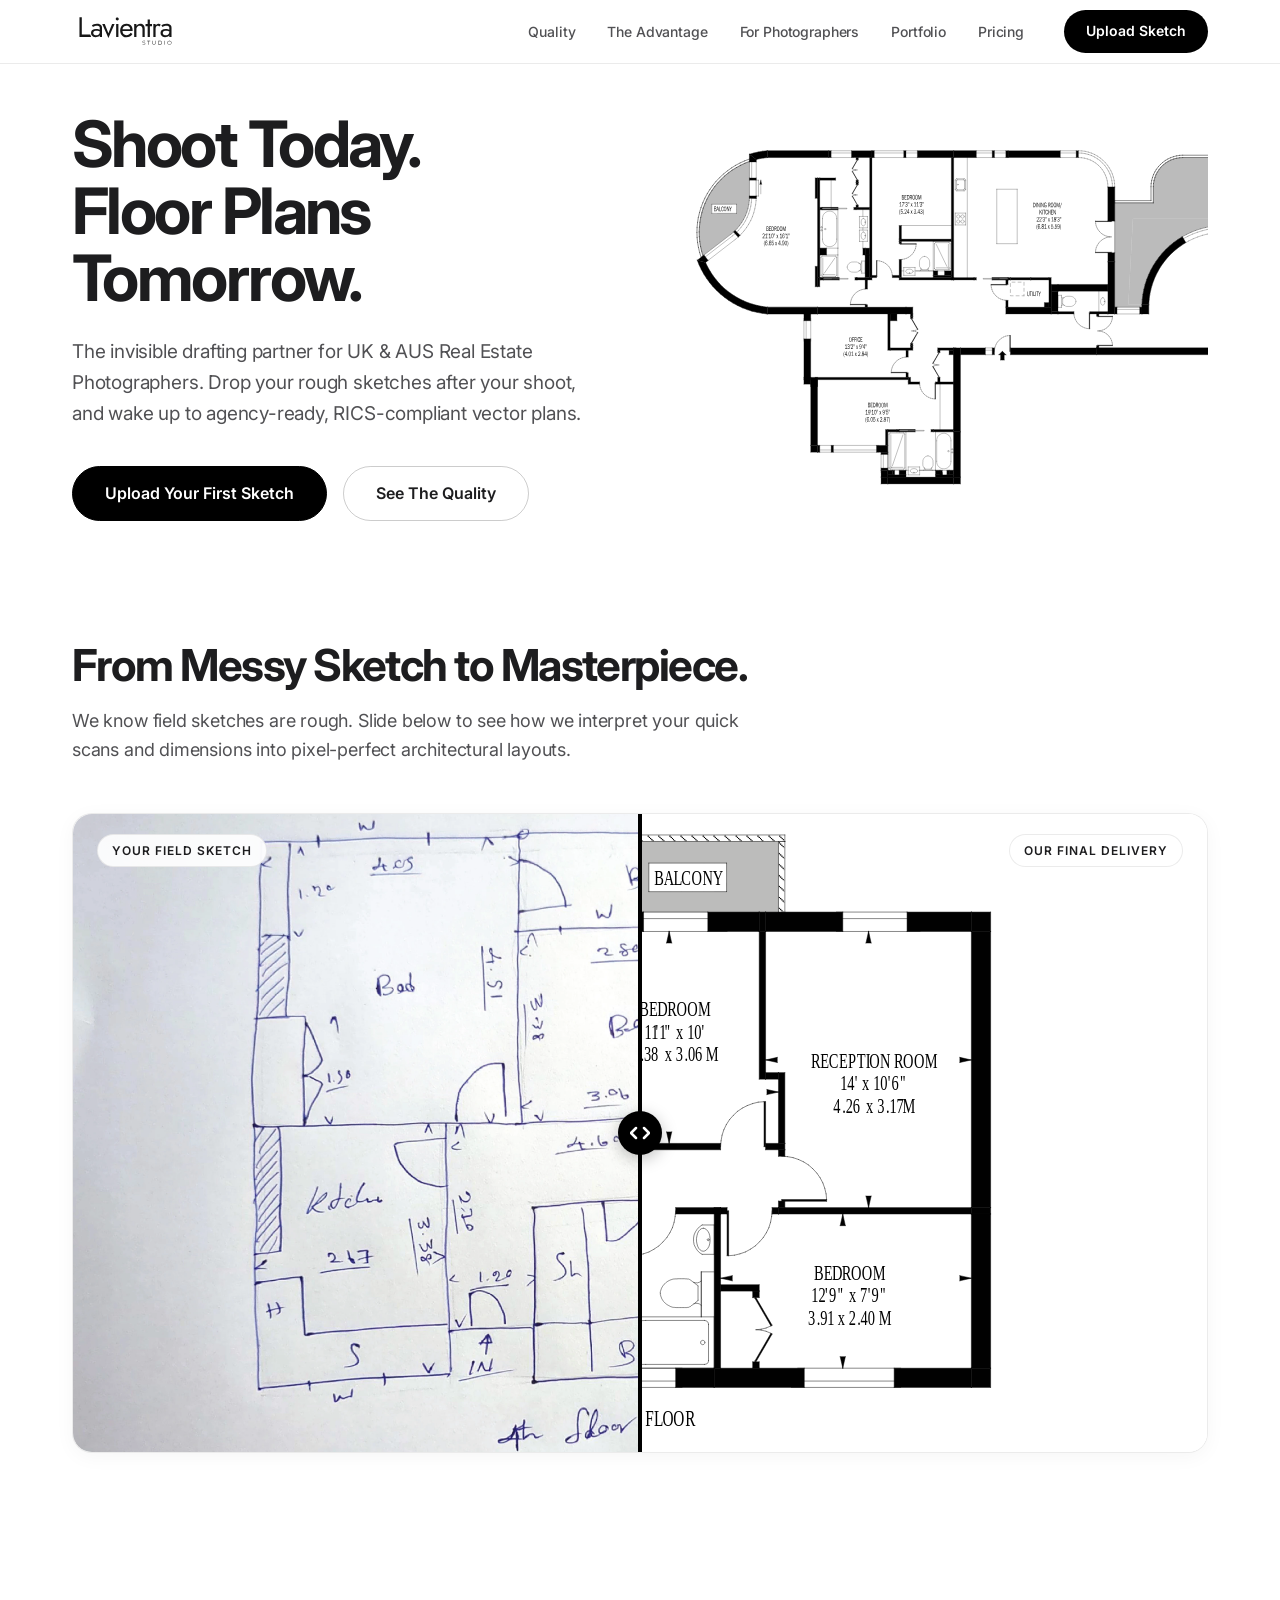
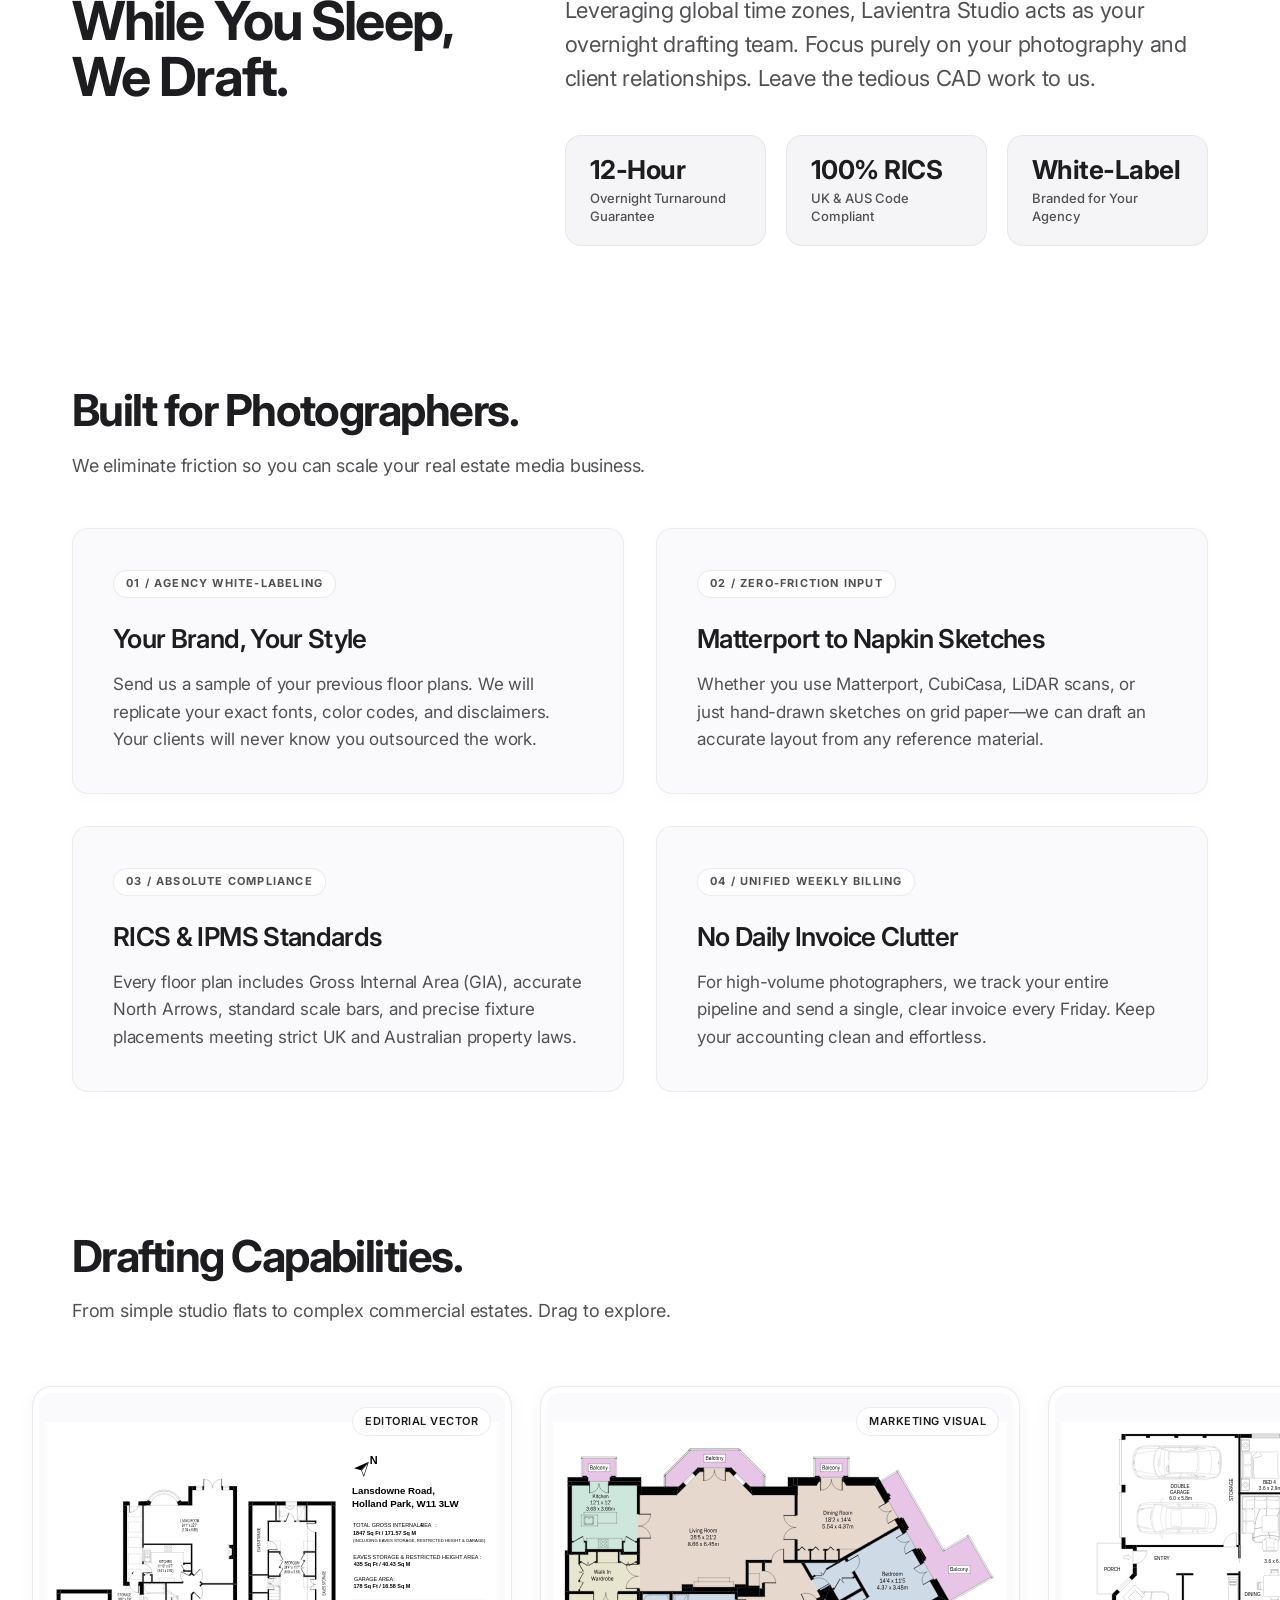
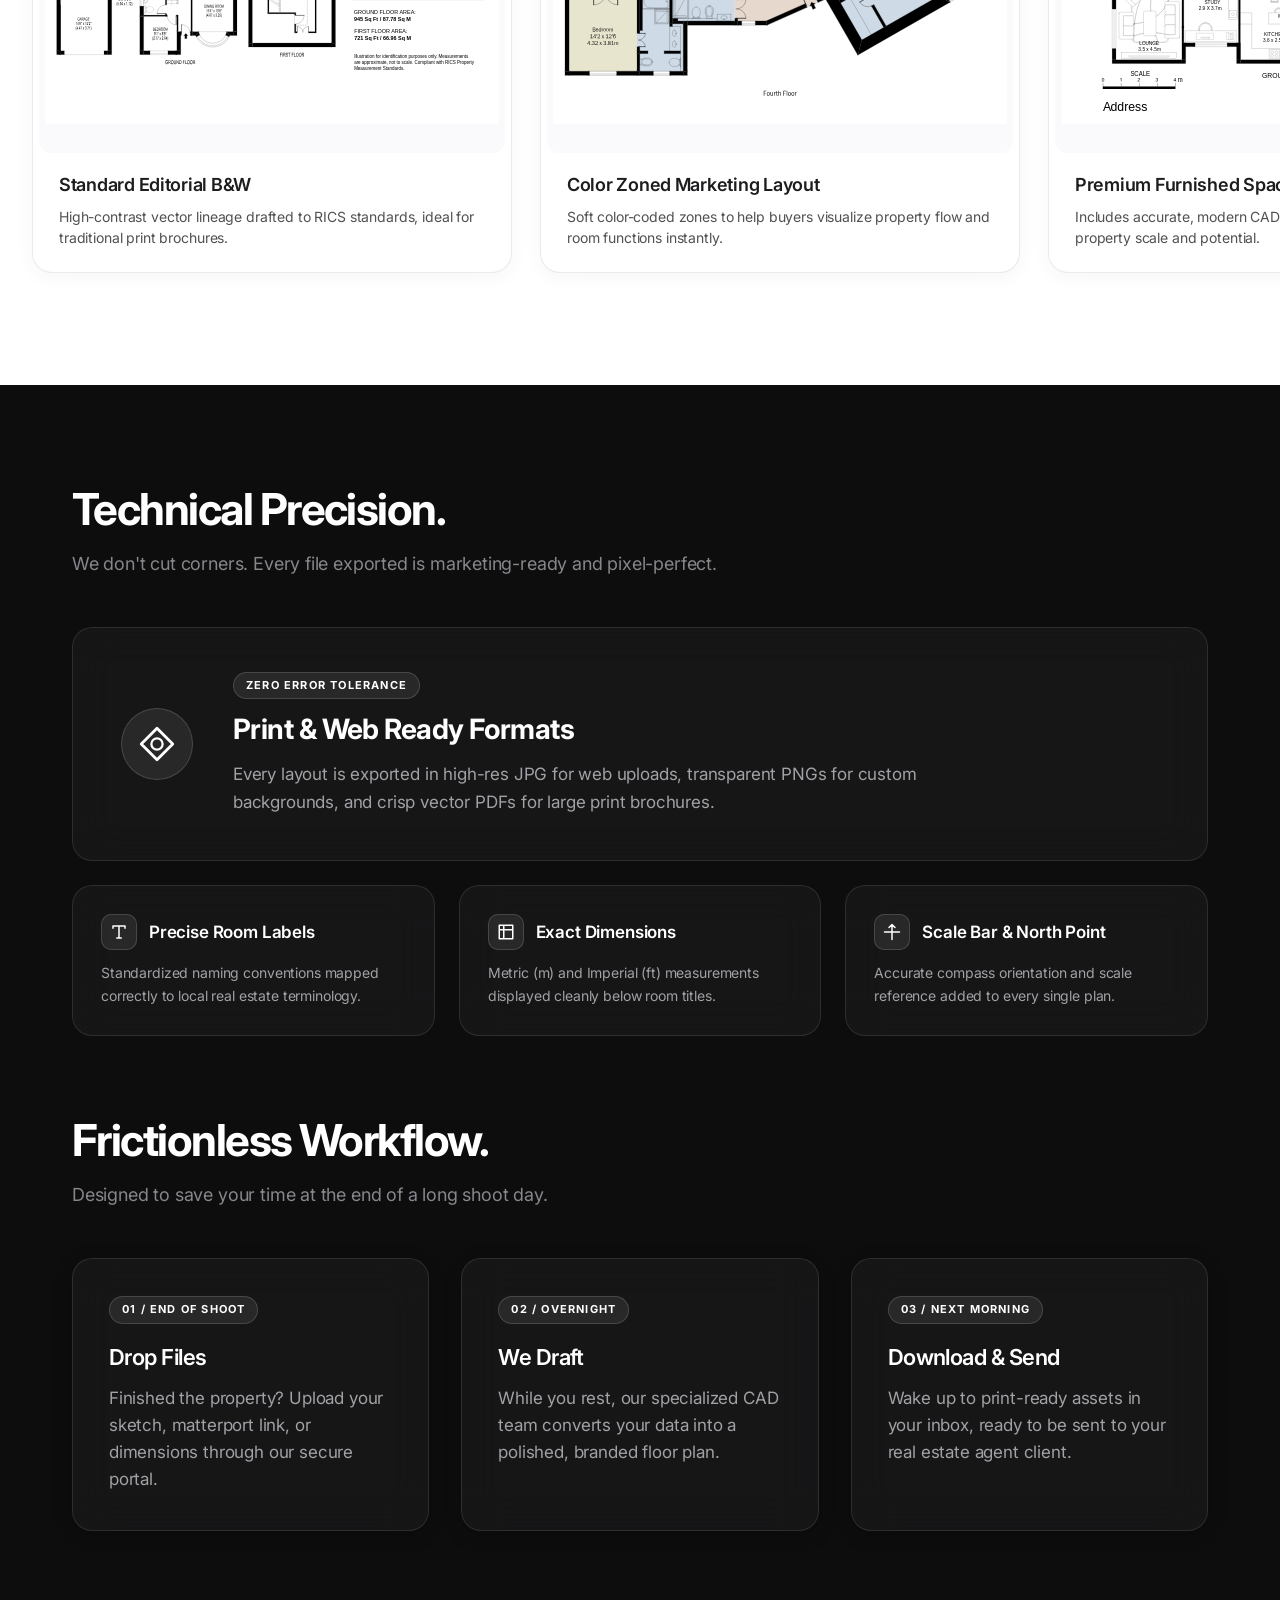
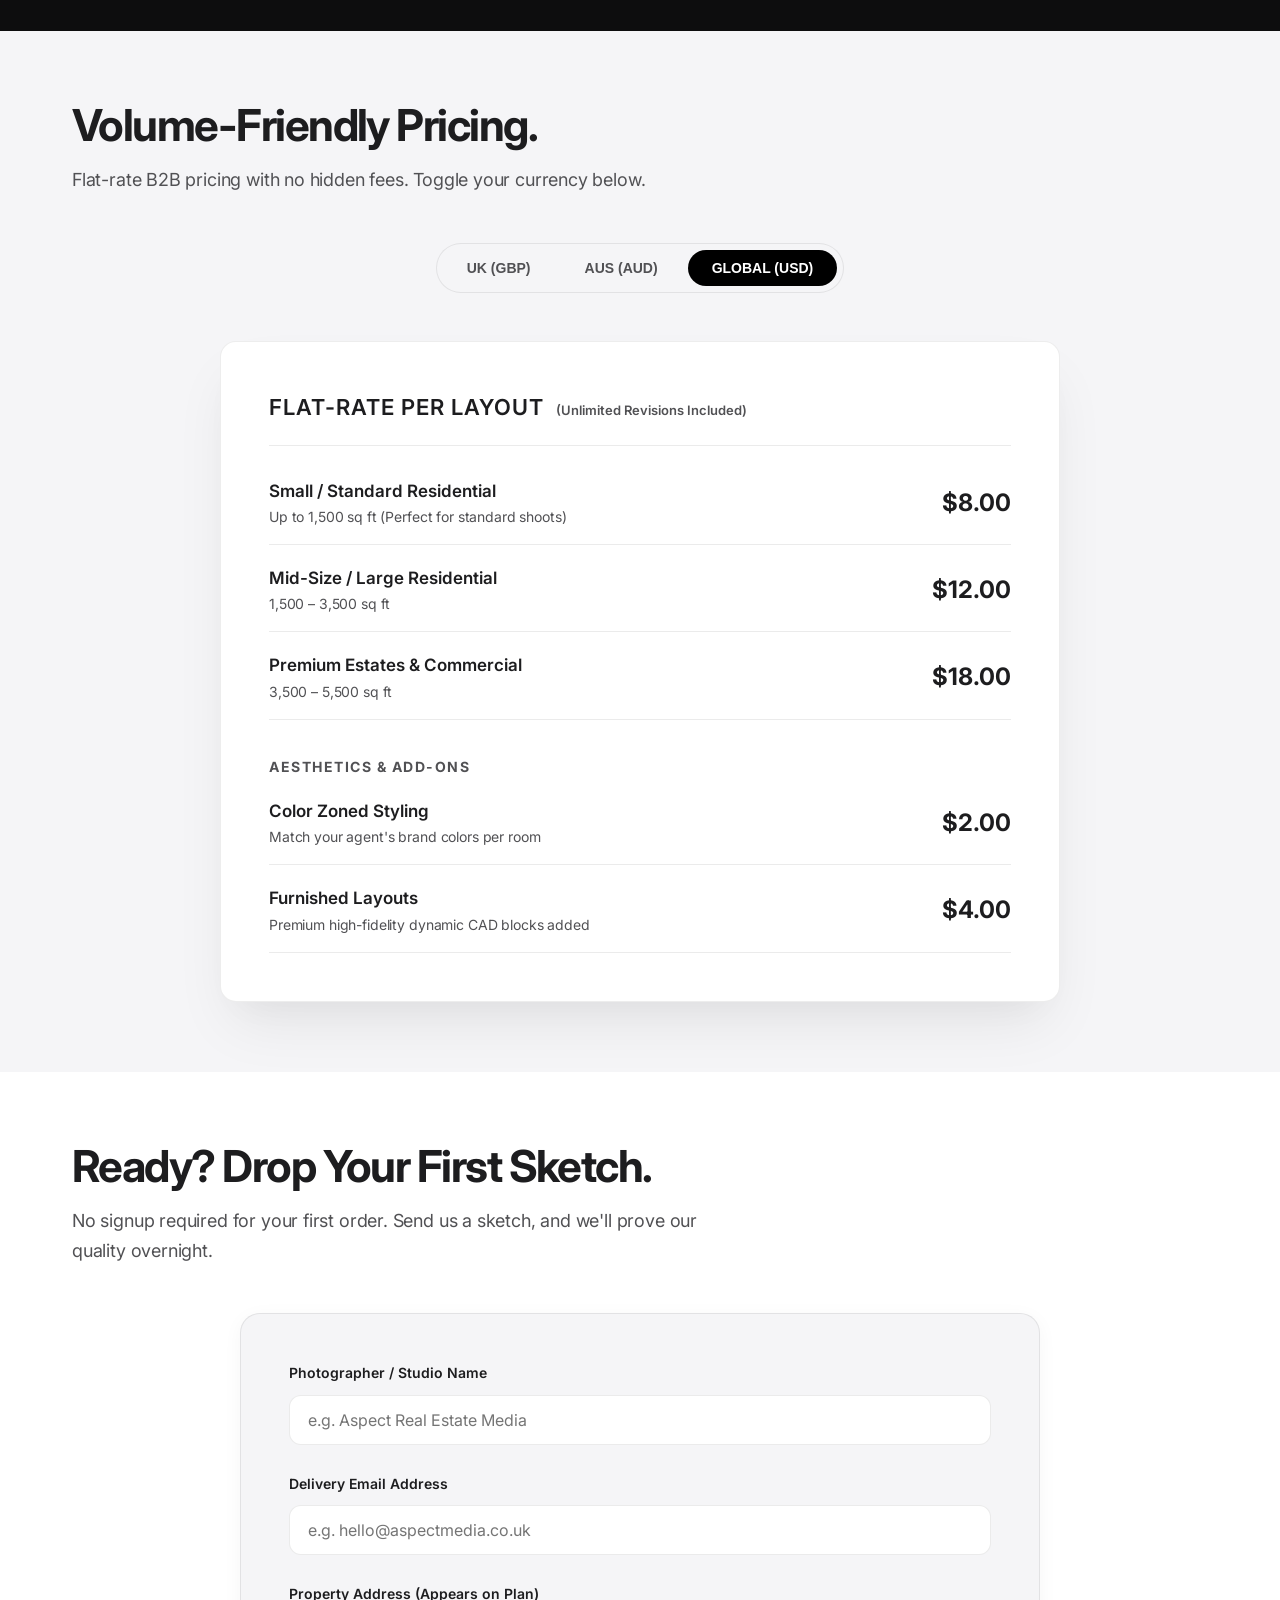
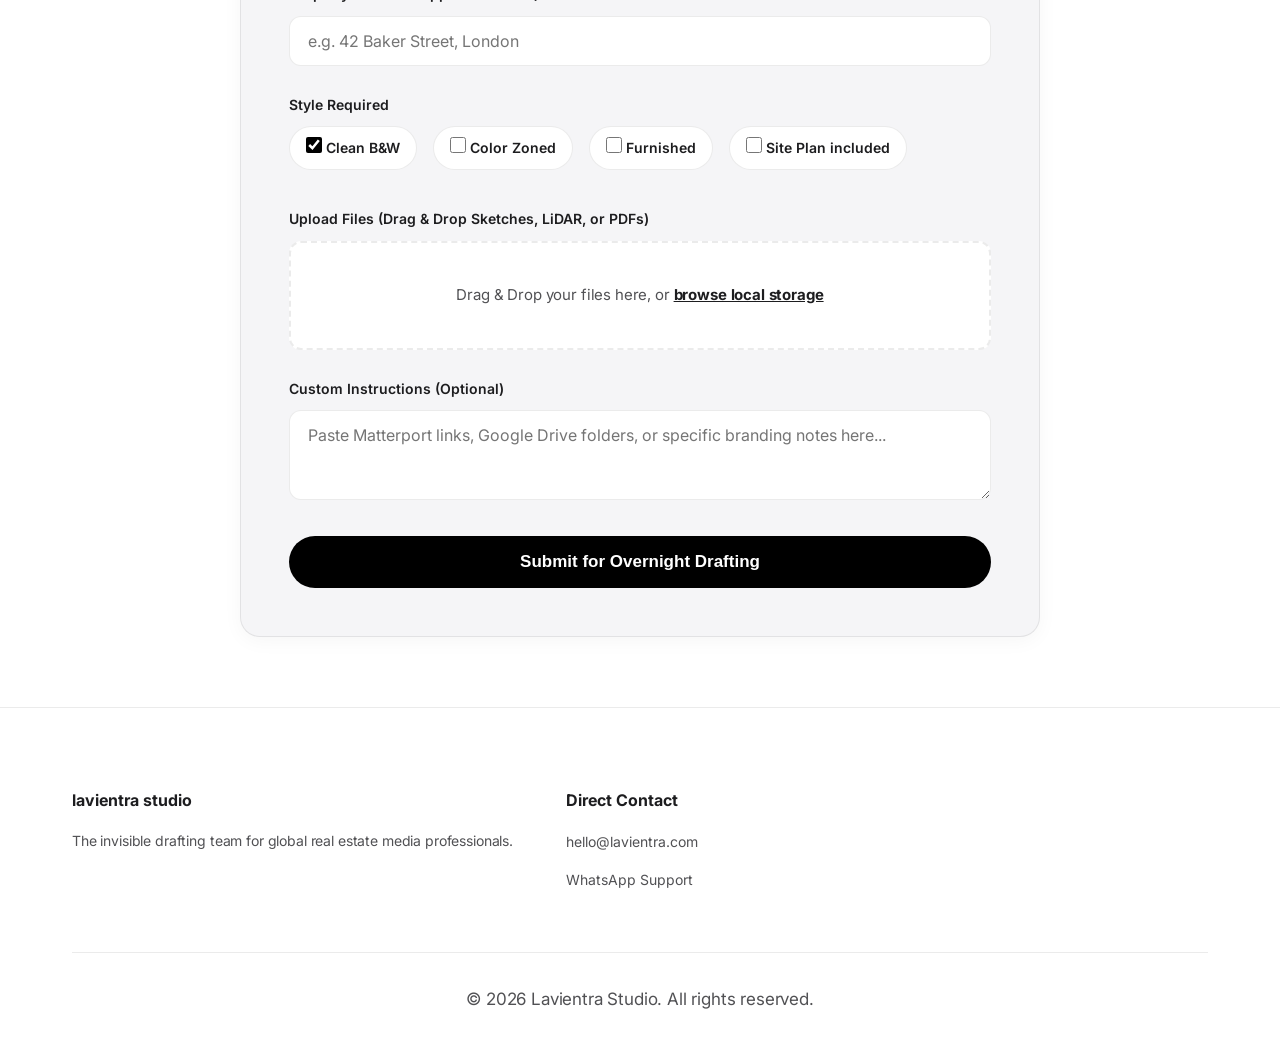
==== commit b1877dda: "Update print statement from 'Hello' to 'Goodbye'" ====
--- a/2.0/index.html
+++ b/2.0/index.html
@@ -4,8 +4,8 @@
 <head>
     <meta charset="UTF-8">
     <meta name="viewport" content="width=device-width, initial-scale=1.0">
-    <title>Lavientra Studio | High-Precision Real Estate 2D Floor Plans</title>
-    <meta name="description" content="Turn rough site sketches into RICS & Property Council compliant 2D floor plans within 24 hours. Premium drafting services for UK & AUS real estate markets.">
+    <title>Lavientra Studio | Overnight 2D Floor Plans for Real Estate Photographers</title>
+    <meta name="description" content="Outsource your floor plans. RICS & IPMS compliant 2D floor plans delivered overnight for UK & AUS real estate photographers and agencies.">
     <link rel="icon" type="image/svg+xml" href="assets/favicon.svg">
     <link rel="preconnect" href="https://fonts.googleapis.com">
     <link rel="preconnect" href="https://fonts.gstatic.com" crossorigin>
@@ -15,7 +15,7 @@
 
 <body>
 
-    <!-- Navigation Bar -->
+    <!-- Header Navigation -->
     <nav>
         <div class="container">
             <div class="nav-container">
@@ -27,49 +27,48 @@
 
                 <div class="nav-right-block" id="navMenu">
                     <ul class="nav-links">
-                        <li><a href="#showcase" class="mobile-link">Showcase</a></li>
-                        <li><a href="#about" class="mobile-link">About</a></li>
-                        <li><a href="#services" class="mobile-link">Services</a></li>
+                        <li><a href="#showcase" class="mobile-link">Quality</a></li>
+                        <li><a href="#about" class="mobile-link">The Advantage</a></li>
+                        <li><a href="#services" class="mobile-link">For Photographers</a></li>
                         <li><a href="#portfolio" class="mobile-link">Portfolio</a></li>
-                        <li><a href="#standards" class="mobile-link">Standards</a></li>
                         <li><a href="#pricing" class="mobile-link">Pricing</a></li>
                     </ul>
-                    <a href="#upload" class="nav-cta mobile-link">Submit Sketch</a>
+                    <a href="#upload" class="nav-cta mobile-link">Upload Sketch</a>
                 </div>
             </div>
         </div>
     </nav>
 
     <!-- 1. Hero Section -->
-    <section class="hero reveal-group">
+    <section class="hero reveal-node">
         <div class="container">
             <div class="hero-grid">
                 <div class="hero-left">
-                    <h1 class="reveal">High-Precision 2D Floor Plans.</h1>
-                    <p class="reveal">Drafted exclusively for UK & AUS real estate markets. Turn rough sketches into marketing-ready, RICS-compliant layouts within 24 hours.</p>
-                    <div class="hero-buttons reveal">
-                        <a href="#upload" class="btn-primary">Submit Sketch</a>
-                        <a href="#portfolio" class="btn-secondary">View Portfolio</a>
-                    </div>
-                </div>
-                <div class="hero-right reveal">
-                    <img src="assets/hero-plan.svg" alt="Lavientra High Precision Vector Blueprint Floor Plan" class="hero-svg-display">
+                    <h1>Shoot Today.<br>Floor Plans Tomorrow.</h1>
+                    <p>The invisible drafting partner for UK & AUS Real Estate Photographers. Drop your rough sketches after your shoot, and wake up to agency-ready, RICS-compliant vector plans.</p>
+                    <div class="hero-buttons">
+                        <a href="#upload" class="btn-primary">Upload Your First Sketch</a>
+                        <a href="#showcase" class="btn-secondary">See The Quality</a>
+                    </div>
+                </div>
+                <div class="hero-right">
+                    <img src="assets/hero-plan.svg" alt="High Precision Vector Blueprint Floor Plan" class="hero-svg-display">
                 </div>
             </div>
         </div>
     </section>
 
     <!-- 2. Before / After Interactive Showcase Section -->
-    <section id="showcase" class="section reveal-group">
+    <section id="showcase" class="section reveal-node">
         <div class="container">
             <div class="section-header">
-                <h2 class="reveal">Precision Refined.</h2>
-                <p class="reveal">Slide to witness the seamless transition from a rough hand-drawn field sketch to a perfectly aligned, marketing-ready blueprint layout.</p>
-            </div>
-
-            <div class="slider-wrapper reveal" id="sliderContainer">
-                <div class="slider-badge-label label-before">Field Sketch</div>
-                <div class="slider-badge-label label-after">Vector Plan</div>
+                <h2>From Messy Sketch to Masterpiece.</h2>
+                <p>We know field sketches are rough. Slide below to see how we interpret your quick scans and dimensions into pixel-perfect architectural layouts.</p>
+            </div>
+
+            <div class="slider-wrapper" id="sliderContainer">
+                <div class="slider-badge-label label-before">Your Field Sketch</div>
+                <div class="slider-badge-label label-after">Our Final Delivery</div>
 
                 <div class="slider-img img-before">
                     <img src="assets/plan-after.svg" alt="Finished Vector Blueprint Floor Plan" loading="lazy">
@@ -92,77 +91,77 @@
         </div>
     </section>
 
-    <!-- 3. About Section -->
-    <section class="section about-section reveal-group" id="about">
+    <!-- 3. About Section (The Timezone Advantage) -->
+    <section class="section about-section reveal-node" id="about">
         <div class="container">
             <div class="about-layout">
                 <div class="about-left-heading">
-                    <h2 class="about-hero-title reveal">Precise.<br>Clean.<br>Accurate.</h2>
+                    <h2 class="about-hero-title">While You Sleep,<br>We Draft.</h2>
                 </div>
                 <div class="about-right-content">
-                    <p class="about-intro-summary reveal">At Lavientra Studio, we convert rough site sketches into ultra-clean, RICS-compliant architectural floor plans — engineered for agencies seeking speed, precision, and visual authority.</p>
+                    <p class="about-intro-summary">Leveraging global time zones, Lavientra Studio acts as your overnight drafting team. Focus purely on your photography and client relationships. Leave the tedious CAD work to us.</p>
                     
                     <div class="about-stats-grid">
-                        <div class="stat-card reveal">
-                            <div class="stat-number">8+ Years</div>
-                            <div class="stat-label">Specialized Draughtsmanship</div>
-                        </div>
-                        <div class="stat-card reveal">
+                        <div class="stat-card">
+                            <div class="stat-number">12-Hour</div>
+                            <div class="stat-label">Overnight Turnaround Guarantee</div>
+                        </div>
+                        <div class="stat-card">
                             <div class="stat-number">100% RICS</div>
-                            <div class="stat-label">UK & AUS Standard Compliant</div>
-                        </div>
-                        <div class="stat-card reveal">
-                            <div class="stat-number">24h / 6h</div>
-                            <div class="stat-label">Overnight Express Turnaround</div>
-                        </div>
-                    </div>
-                </div>
-            </div>
-        </div>
-    </section>
-
-    <!-- 4. Core Services & Capabilities Section -->
-    <section id="services" class="section reveal-group">
+                            <div class="stat-label">UK & AUS Code Compliant</div>
+                        </div>
+                        <div class="stat-card">
+                            <div class="stat-number">White-Label</div>
+                            <div class="stat-label">Branded for Your Agency</div>
+                        </div>
+                    </div>
+                </div>
+            </div>
+        </div>
+    </section>
+
+    <!-- 4. Core Services (B2B Focused) -->
+    <section id="services" class="section reveal-node">
         <div class="container">
             <div class="section-header">
-                <h2 class="reveal">Core Services & Capabilities.</h2>
-                <p class="reveal">We combine absolute geometrical consistency with modern marketing agility.</p>
+                <h2>Built for Photographers.</h2>
+                <p>We eliminate friction so you can scale your real estate media business.</p>
             </div>
             <div class="standards-grid">
-                <div class="standard-card reveal">
-                    <span class="standard-num">01 / Compliance & Precision</span>
-                    <h3>Absolute Compliance</h3>
-                    <p>Every plan is drawn strictly according to RICS Standards (UK) and Property Council Guidelines (AUS). We ensure 100% precision with accurate room labels, clear measurement lines, detailed bathroom parts, standard scale bars, and precise north points.</p>
-                </div>
-                <div class="standard-card reveal">
-                    <span class="standard-num">02 / Fast & Express Delivery</span>
-                    <h3>Express Pipelines</h3>
-                    <p>Standard delivery within 24 hours. Need it sooner? Select our 6-Hour Express Service to hit your tight marketing deadlines.</p>
-                </div>
-                <div class="standard-card reveal">
-                    <span class="standard-num">03 / Flexible Outputs</span>
-                    <h3>Adaptive Exports</h3>
-                    <p>Receive your assets in any marketing format your agency requires: PDF, JPG, PNG, TIF, or crisp scalable SVG.</p>
-                </div>
-                <div class="standard-card reveal">
-                    <span class="standard-num">04 / Your Style, Our Precision</span>
-                    <h3>Tailored Replications</h3>
-                    <p>Have an established brand layout? Just send us one of your previous floor plans. We will precisely replicate your agency's custom style, fonts, and colors while delivering an ultra-clean, standardized layout.</p>
+                <div class="standard-card">
+                    <span class="standard-num">01 / Agency White-Labeling</span>
+                    <h3>Your Brand, Your Style</h3>
+                    <p>Send us a sample of your previous floor plans. We will replicate your exact fonts, color codes, and disclaimers. Your clients will never know you outsourced the work.</p>
+                </div>
+                <div class="standard-card">
+                    <span class="standard-num">02 / Zero-Friction Input</span>
+                    <h3>Matterport to Napkin Sketches</h3>
+                    <p>Whether you use Matterport, CubiCasa, LiDAR scans, or just hand-drawn sketches on grid paper—we can draft an accurate layout from any reference material.</p>
+                </div>
+                <div class="standard-card">
+                    <span class="standard-num">03 / Absolute Compliance</span>
+                    <h3>RICS & IPMS Standards</h3>
+                    <p>Every floor plan includes Gross Internal Area (GIA), accurate North Arrows, standard scale bars, and precise fixture placements meeting strict UK and Australian property laws.</p>
+                </div>
+                <div class="standard-card">
+                    <span class="standard-num">04 / Unified Weekly Billing</span>
+                    <h3>No Daily Invoice Clutter</h3>
+                    <p>For high-volume photographers, we track your entire pipeline and send a single, clear invoice every Friday. Keep your accounting clean and effortless.</p>
                 </div>
             </div>
         </div>
     </section>
 
     <!-- 5. Portfolio Section -->
-    <section id="portfolio" class="section reveal-group" style="padding-bottom: 80px;">
+    <section id="portfolio" class="section reveal-node" style="padding-bottom: 80px;">
         <div class="container">
             <div class="section-header">
-                <h2 class="reveal">Our Portfolio.</h2>
-                <p class="reveal">Explore our diverse drafting structures. Drag horizontally or click any floor plan to view full-screen in high clarity.</p>
-            </div>
-        </div>
-
-        <div class="portfolio-fullwidth-wrapper reveal">
+                <h2>Drafting Capabilities.</h2>
+                <p>From simple studio flats to complex commercial estates. Drag to explore.</p>
+            </div>
+        </div>
+
+        <div class="portfolio-fullwidth-wrapper">
             <div class="portfolio-track-container" id="portfolioTrackContainer">
                 <div class="portfolio-track" id="portfolioTrack">
                     <!-- Dynamically populated via main.js -->
@@ -171,17 +170,17 @@
         </div>
     </section>
 
-    <!-- 6 & 7. Continuous Dark Zone -->
+    <!-- 6 & 7. Continuous Dark Zone (Precision Standards Bento Grid + The Workflow) -->
     <div class="continuous-dark-zone">
-        <section id="standards" class="section reveal-group">
+        <section id="standards" class="section">
             <div class="container">
                 <div class="section-header">
-                    <h2 class="reveal">Precision Standards.</h2>
-                    <p class="reveal">Architectural floor plan lineage drafted to strict global technical specifications.</p>
+                    <h2>Technical Precision.</h2>
+                    <p>We don't cut corners. Every file exported is marketing-ready and pixel-perfect.</p>
                 </div>
                 
                 <div class="bento-specs-grid">
-                    <div class="bento-hero-card reveal">
+                    <div class="bento-hero-card">
                         <div class="bento-hero-icon-wrap">
                             <svg class="bento-hero-icon" viewBox="0 0 32 32" fill="none" xmlns="http://www.w3.org/2000/svg">
                                 <path d="M16 2L2 16L16 30L30 16L16 2Z" stroke="currentColor" stroke-width="2.5" stroke-linejoin="round" />
@@ -189,117 +188,68 @@
                             </svg>
                         </div>
                         <div class="bento-hero-body">
-                            <span class="bento-badge">Uncompromising Quality</span>
-                            <h3>No Tiers of Quality</h3>
-                            <p>We believe in absolute perfection. Every plan we draw ships to the same premium specification, whether it’s a small studio flat or a massive commercial unit.</p>
-                        </div>
-                    </div>
-
-                    <div class="bento-card reveal">
+                            <span class="bento-badge">Zero Error Tolerance</span>
+                            <h3>Print & Web Ready Formats</h3>
+                            <p>Every layout is exported in high-res JPG for web uploads, transparent PNGs for custom backgrounds, and crisp vector PDFs for large print brochures.</p>
+                        </div>
+                    </div>
+
+                    <!-- Features (Kept exactly same as your code for tech trust) -->
+                    <div class="bento-card">
                         <div class="bento-card-header">
                             <div class="bento-card-icon">
-                                <svg viewBox="0 0 24 24" fill="none" stroke="currentColor" stroke-width="2" stroke-linecap="round" stroke-linejoin="round">
-                                    <path d="M4 7V4h16v3M9 20h6M12 4v16"/>
-                                </svg>
+                                <svg viewBox="0 0 24 24" fill="none" stroke="currentColor" stroke-width="2" stroke-linecap="round" stroke-linejoin="round"><path d="M4 7V4h16v3M9 20h6M12 4v16"/></svg>
                             </div>
                             <h4>Precise Room Labels</h4>
                         </div>
-                        <p>Every single room is accurately named, correctly positioned, and structured according to standard guidelines.</p>
-                    </div>
-
-                    <div class="bento-card reveal">
+                        <p>Standardized naming conventions mapped correctly to local real estate terminology.</p>
+                    </div>
+
+                    <div class="bento-card">
                         <div class="bento-card-header">
                             <div class="bento-card-icon">
-                                <svg viewBox="0 0 24 24" fill="none" stroke="currentColor" stroke-width="2" stroke-linecap="round" stroke-linejoin="round">
-                                    <path d="M12 22s8-4 8-10V5l-8-3-8 3v7c0 6 8 10 8 10z"/>
-                                </svg>
-                            </div>
-                            <h4>RICS Standards</h4>
-                        </div>
-                        <p>Drafted strictly to RICS Code of Measuring Practice & Property Council of Australia international guidelines.</p>
-                    </div>
-
-                    <div class="bento-card reveal">
+                                <svg viewBox="0 0 24 24" fill="none" stroke="currentColor" stroke-width="2" stroke-linecap="round" stroke-linejoin="round"><path d="M21 3H3v18h18V3zM9 3v18M3 9h18"/></svg>
+                            </div>
+                            <h4>Exact Dimensions</h4>
+                        </div>
+                        <p>Metric (m) and Imperial (ft) measurements displayed cleanly below room titles.</p>
+                    </div>
+
+                    <div class="bento-card">
                         <div class="bento-card-header">
                             <div class="bento-card-icon">
-                                <svg viewBox="0 0 24 24" fill="none" stroke="currentColor" stroke-width="2" stroke-linecap="round" stroke-linejoin="round">
-                                    <path d="M21 3H3v18h18V3zM9 3v18M3 9h18"/>
-                                </svg>
-                            </div>
-                            <h4>Exact Dimensions & Details</h4>
-                        </div>
-                        <p>Clear metric and imperial measurements per room, along with detailed bathroom fixtures and kitchen CAD blocks.</p>
-                    </div>
-
-                    <div class="bento-card reveal">
-                        <div class="bento-card-header">
-                            <div class="bento-card-icon">
-                                <svg viewBox="0 0 24 24" fill="none" stroke="currentColor" stroke-width="2" stroke-linecap="round" stroke-linejoin="round">
-                                    <rect x="3" y="3" width="18" height="18" rx="2"/>
-                                    <path d="M3 9h18M9 21V9"/>
-                                </svg>
-                            </div>
-                            <h4>Total Floor Area</h4>
-                        </div>
-                        <p>Calculated and displayed clearly on every floor plan layout in sq ft (UK/US) and sq m (AUS/EU).</p>
-                    </div>
-
-                    <div class="bento-card reveal">
-                        <div class="bento-card-header">
-                            <div class="bento-card-icon">
-                                <svg viewBox="0 0 24 24" fill="none" stroke="currentColor" stroke-width="2" stroke-linecap="round" stroke-linejoin="round">
-                                    <path d="M12 2v20M2 12h20M12 2l4 4M12 2L8 6"/>
-                                </svg>
+                                <svg viewBox="0 0 24 24" fill="none" stroke="currentColor" stroke-width="2" stroke-linecap="round" stroke-linejoin="round"><path d="M12 2v20M2 12h20M12 2l4 4M12 2L8 6"/></svg>
                             </div>
                             <h4>Scale Bar & North Point</h4>
                         </div>
-                        <p>Consistent professional line weights, drawn strictly to scale with standard scale bars and precise compass orienting.</p>
-                    </div>
-
-                    <div class="bento-card reveal">
-                        <div class="bento-card-header">
-                            <div class="bento-card-icon">
-                                <svg viewBox="0 0 24 24" fill="none" stroke="currentColor" stroke-width="2" stroke-linecap="round" stroke-linejoin="round">
-                                    <path d="M14 2H6a2 2 0 0 0-2 2v16a2 2 0 0 0 2 2h12a2 2 0 0 0 2-2V8z"/>
-                                    <polyline points="14 2 14 8 20 8"/>
-                                </svg>
-                            </div>
-                            <h4>Flexible Formats</h4>
-                        </div>
-                        <p>Delivered in print-ready & web-ready resolutions (PDF, JPG, PNG, TIF, or vector SVG) as standard. CAD/DWG upon request.</p>
+                        <p>Accurate compass orientation and scale reference added to every single plan.</p>
                     </div>
                 </div>
             </div>
         </section>
 
-        <section id="workflow" class="section reveal-group">
+        <!-- Workflow renamed for B2B Speed -->
+        <section id="workflow" class="section">
             <div class="container">
                 <div class="section-header">
-                    <h2 class="reveal">The Workflow.</h2>
-                    <p class="reveal">From sketch directly to production pipeline setup in three friction-free movements.</p>
+                    <h2>Frictionless Workflow.</h2>
+                    <p>Designed to save your time at the end of a long shoot day.</p>
                 </div>
                 <div class="workflow-grid">
-                    <div class="step-card reveal">
-                        <span class="step-num">Step 01 / Upload & Brief</span>
-                        <h3>Brief</h3>
-                        <p>Send us your hand-drawn sketches, blueprints, or property measurements via our quick form.</p>
-                    </div>
-                    <div class="step-card reveal">
-                        <span class="step-num">Step 02 / Review & Invoice</span>
-                        <h3>Invoice</h3>
-                        <p>We analyze the area and features, then send a transparent digital invoice directly to your email.</p>
-                    </div>
-                    <div class="step-card reveal">
-                        <span class="step-num">Step 03 / Download Assets</span>
-                        <h3>Download</h3>
-                        <p>Your final marketing-ready assets are delivered within 24 hours (or 6 hours if express).</p>
-                    </div>
-                </div>
-                <div class="billing-banner reveal">
-                    <span style="font-size: 28px;">💼</span>
-                    <div>
-                        <strong style="display: block; margin-bottom: 6px; font-size: 16px; color: var(--text-primary);">For High-Volume & Regular Agencies:</strong>
-                        <p>We offer a hassle-free Weekly Billing System. We track every plan we draw for you throughout the week and bill your agency every single Friday. No daily invoices, just smooth workflow.</p>
+                    <div class="step-card">
+                        <span class="step-num">01 / End of Shoot</span>
+                        <h3>Drop Files</h3>
+                        <p>Finished the property? Upload your sketch, matterport link, or dimensions through our secure portal.</p>
+                    </div>
+                    <div class="step-card">
+                        <span class="step-num">02 / Overnight</span>
+                        <h3>We Draft</h3>
+                        <p>While you rest, our specialized CAD team converts your data into a polished, branded floor plan.</p>
+                    </div>
+                    <div class="step-card">
+                        <span class="step-num">03 / Next Morning</span>
+                        <h3>Download & Send</h3>
+                        <p>Wake up to print-ready assets in your inbox, ready to be sent to your real estate agent client.</p>
                     </div>
                 </div>
             </div>
@@ -307,14 +257,14 @@
     </div>
 
     <!-- 8. Pricing Section -->
-    <section id="pricing" class="section section-ash reveal-group">
+    <section id="pricing" class="section section-ash reveal-node">
         <div class="container">
             <div class="section-header">
-                <h2 class="reveal">Transparent Pricing.</h2>
-                <p class="reveal">Straightforward flat-rate tiers dynamically calculated based on your target enterprise market exchange rates.</p>
-            </div>
-
-            <div class="pricing-toggle-zone reveal">
+                <h2>Volume-Friendly Pricing.</h2>
+                <p>Flat-rate B2B pricing with no hidden fees. Toggle your currency below.</p>
+            </div>
+
+            <div class="pricing-toggle-zone">
                 <div class="pill-toggle">
                     <button class="toggle-btn" id="btn-uk" onclick="setMarket('uk')">UK (GBP)</button>
                     <button class="toggle-btn" id="btn-aus" onclick="setMarket('aus')">AUS (AUD)</button>
@@ -323,146 +273,106 @@
             </div>
 
             <div class="pricing-master-wrapper">
-                <div class="premium-pricing-card reveal">
+                <div class="premium-pricing-card">
                     <div class="pricing-card-title-area">
-                        <h3>FLAT-RATE PRICING</h3>
-                        <span>(PER LAYOUT)</span>
+                        <h3>FLAT-RATE PER LAYOUT</h3>
+                        <span>(Unlimited Revisions Included)</span>
                     </div>
 
                     <div class="price-list-rows">
                         <div class="price-row-item">
                             <div class="price-item-info">
-                                <h4>Small Scale Properties</h4>
-                                <p>Up to 1,000 sq ft (~93 sq m)</p>
+                                <h4>Small / Standard Residential</h4>
+                                <p>Up to 1,500 sq ft (Perfect for standard shoots)</p>
                             </div>
                             <div class="price-item-value" id="price-small">$8.00</div>
                         </div>
                         <div class="price-row-item">
                             <div class="price-item-info">
-                                <h4>Mid-Size Properties</h4>
-                                <p>1,000 – 3,000 sq ft (~93 – 278 sq m)</p>
+                                <h4>Mid-Size / Large Residential</h4>
+                                <p>1,500 – 3,500 sq ft</p>
                             </div>
                             <div class="price-item-value" id="price-mid">$12.00</div>
                         </div>
                         <div class="price-row-item">
                             <div class="price-item-info">
-                                <h4>Premium Estates</h4>
-                                <p>3,000 – 5,000 sq ft (~278 – 464 sq m)</p>
+                                <h4>Premium Estates & Commercial</h4>
+                                <p>3,500 – 5,500 sq ft</p>
                             </div>
                             <div class="price-item-value" id="price-premium">$18.00</div>
                         </div>
-                        <div class="price-row-item">
-                            <div class="price-item-info">
-                                <h4>Large Scale / Complex Layouts</h4>
-                                <p>5,000+ sq ft (~464+ sq m)</p>
-                            </div>
-                            <div class="price-item-value" id="price-large">$24.00</div>
-                        </div>
-                    </div>
-
-                    <div class="price-sub-section-title">Add-Ons</div>
+                    </div>
+
+                    <div class="price-sub-section-title">Aesthetics & Add-Ons</div>
 
                     <div class="price-list-rows">
                         <div class="price-row-item">
                             <div class="price-item-info">
-                                <h4>6h Express Delivery</h4>
-                                <p>Accelerated priority pipeline turnaround processing</p>
-                            </div>
-                            <div class="price-item-value" id="price-addon-express">$2.00</div>
+                                <h4>Color Zoned Styling</h4>
+                                <p>Match your agent's brand colors per room</p>
+                            </div>
+                            <div class="price-item-value" id="price-addon-color">$2.00</div>
                         </div>
                         <div class="price-row-item">
                             <div class="price-item-info">
-                                <h4>Color Zoned</h4>
-                                <p>Soft color-coded structural zone variants</p>
-                            </div>
-                            <div class="price-item-value" id="price-addon-color">$2.00</div>
-                        </div>
-                        <div class="price-row-item">
-                            <div class="price-item-info">
-                                <h4>With Furniture</h4>
-                                <p>Premium high-fidelity dynamic CAD element blocks placement</p>
+                                <h4>Furnished Layouts</h4>
+                                <p>Premium high-fidelity dynamic CAD blocks added</p>
                             </div>
                             <div class="price-item-value" id="price-addon-furniture">$4.00</div>
                         </div>
                     </div>
-
-                    <ul class="pricing-footnote-list">
-                        <li id="pricing-note-incremental">Calculating structural expansion rates...</li>
-                        <li>Volume discounts available for long-term agency partnerships.</li>
-                    </ul>
                 </div>
             </div>
         </div>
     </section>
 
     <!-- 9. Upload & Form Intake Section -->
-    <section id="upload" class="section reveal-group">
+    <section id="upload" class="section reveal-node">
         <div class="container">
             <div class="section-header">
-                <h2 class="reveal">Ready to Start? Send Your Sketch.</h2>
-                <p class="reveal">Fill out the pipeline details below to instantly route your structural documentation to drafting.</p>
-            </div>
-
-            <div class="form-container-box reveal">
+                <h2>Ready? Drop Your First Sketch.</h2>
+                <p>No signup required for your first order. Send us a sketch, and we'll prove our quality overnight.</p>
+            </div>
+
+            <div class="form-container-box">
                 <form id="projectIntakeForm">
                     <div class="form-group">
-                        <label for="fullName">Full Name</label>
-                        <input type="text" id="fullName" class="form-control" placeholder="e.g. Thomas Sterling" required>
-                    </div>
-                    <div class="form-group">
-                        <label for="agencyEmail">Agency Email Address</label>
-                        <input type="email" id="agencyEmail" class="form-control" placeholder="e.g. contact@aspectstudios.co.uk" required>
-                    </div>
-                    <div class="form-group">
-                        <label for="propertyAddress">Property Address</label>
-                        <input type="text" id="propertyAddress" class="form-control" placeholder="e.g. 42 Baker Street, London NW1 6XE" required>
-                    </div>
-                    <div class="form-group">
-                        <label for="targetCountry">Target Country</label>
-                        <select id="targetCountry" class="form-control">
-                            <option value="United Kingdom">United Kingdom</option>
-                            <option value="Australia">Australia</option>
-                        </select>
-                    </div>
-                    <div class="form-group">
-                        <label for="serviceNeeded">Service Needed</label>
-                        <select id="serviceNeeded" class="form-control">
-                            <option value="24h Standard">24h Standard</option>
-                            <option value="6h Express">6h Express (+$2.00)</option>
-                            <option value="General Inquiry">General Inquiry / Question</option>
-                        </select>
-                    </div>
-                    <div class="form-group">
-                        <label>Plan Style Required</label>
+                        <label for="fullName">Photographer / Studio Name</label>
+                        <input type="text" id="fullName" class="form-control" placeholder="e.g. Aspect Real Estate Media" required>
+                    </div>
+                    <div class="form-group">
+                        <label for="agencyEmail">Delivery Email Address</label>
+                        <input type="email" id="agencyEmail" class="form-control" placeholder="e.g. hello@aspectmedia.co.uk" required>
+                    </div>
+                    <div class="form-group">
+                        <label for="propertyAddress">Property Address (Appears on Plan)</label>
+                        <input type="text" id="propertyAddress" class="form-control" placeholder="e.g. 42 Baker Street, London" required>
+                    </div>
+                    <div class="form-group">
+                        <label>Style Required</label>
                         <div class="checkbox-group">
-                            <label class="checkbox-label"><input type="checkbox" name="style" value="B&W"> B&W</label>
+                            <label class="checkbox-label"><input type="checkbox" name="style" value="B&W" checked> Clean B&W</label>
                             <label class="checkbox-label"><input type="checkbox" name="style" value="Color Zoned"> Color Zoned</label>
                             <label class="checkbox-label"><input type="checkbox" name="style" value="Furnished"> Furnished</label>
-                            <label class="checkbox-label"><input type="checkbox" name="style" value="Commercial"> Commercial</label>
-                            <label class="checkbox-label"><input type="checkbox" name="style" value="Complex"> Complex</label>
-                            <label class="checkbox-label"><input type="checkbox" name="style" value="Site Plan"> Site Plan</label>
-                        </div>
-                    </div>
-                    <div class="form-group">
-                        <label>Upload Files (Drag & Drop Multiple Sketches / Blueprints)</label>
+                            <label class="checkbox-label"><input type="checkbox" name="style" value="Site Plan"> Site Plan included</label>
+                        </div>
+                    </div>
+                    <div class="form-group">
+                        <label>Upload Files (Drag & Drop Sketches, LiDAR, or PDFs)</label>
                         <div class="dropzone-area" id="dropzoneArea">
-                            <p id="dropzoneText">Drag & Drop your sketches here, or <strong>browse local storage</strong></p>
+                            <p id="dropzoneText">Drag & Drop your files here, or <strong>browse local storage</strong></p>
                             <input type="file" id="sketchFiles" style="display: none;" accept="image/*,.pdf,.svg" multiple>
                         </div>
-                        <p class="dropzone-note">Supported formats: PDF, PNG, JPG, SVG (Max 45MB total payload)</p>
-                    </div>
-                    <div class="form-group">
-                        <label for="instructions">Message / Special Instructions</label>
-                        <textarea id="instructions" class="form-control" rows="4" placeholder="Mention any custom specifications or color code rules..."></textarea>
+                    </div>
+                    <div class="form-group">
+                        <label for="instructions">Custom Instructions (Optional)</label>
+                        <textarea id="instructions" class="form-control" rows="3" placeholder="Paste Matterport links, Google Drive folders, or specific branding notes here..."></textarea>
                     </div>
 
                     <button type="submit" class="submit-btn" id="submitActionBtn">
-                        <span class="btn-text">Send to Lavientra Studio</span>
+                        <span class="btn-text">Submit for Overnight Drafting</span>
                     </button>
                 </form>
-                <div class="direct-channels">
-                    <p>Prefer a direct conversation? Skip the form and chat via <a href="https://wa.me/94770715446" target="_blank" rel="noopener">WhatsApp</a> or email <a href="mailto:hello@lavientra.com">hello@lavientra.com</a></p>
-                </div>
             </div>
         </div>
     </section>
@@ -473,73 +383,25 @@
             <div class="footer-grid">
                 <div class="footer-col">
                     <h5>lavientra studio</h5>
-                    <p style="font-size: 14px; margin-top: 10px;">Strategic to Lead. Design to Attract.</p>
+                    <p style="font-size: 14px; margin-top: 10px;">The invisible drafting team for global real estate media professionals.</p>
                 </div>
                 <div class="footer-col">
-                    <h5>Quick Navigation</h5>
+                    <h5>Direct Contact</h5>
                     <ul>
-                        <li><a href="#showcase">Showcase</a></li>
-                        <li><a href="#about">About</a></li>
-                        <li><a href="#services">Services</a></li>
-                        <li><a href="#portfolio">Portfolio</a></li>
-                        <li><a href="#standards">Standards</a></li>
-                        <li><a href="#pricing">Pricing</a></li>
-                    </ul>
-                </div>
-                <div class="footer-col">
-                    <h5>Direct Channels</h5>
-                    <ul>
-                        <li><a href="mailto:hello@lavientra.com">Email: hello@lavientra.com</a></li>
-                        <li><a href="https://wa.me/94770715446" target="_blank" rel="noopener">WhatsApp Corporate Support</a></li>
-                        <li><a href="https://instagram.com/lavientra.studio" target="_blank" rel="noopener">Instagram: @lavientra.studio</a></li>
+                        <li><a href="mailto:hello@lavientra.com">hello@lavientra.com</a></li>
+                        <li><a href="https://wa.me/94770715446" target="_blank" rel="noopener">WhatsApp Support</a></li>
                     </ul>
                 </div>
             </div>
             <div class="footer-bottom">
                 <p style="margin-bottom: 8px;">&copy; 2026 Lavientra Studio. All rights reserved.</p>
-                <p style="font-size: 12px; font-weight: 400; opacity: 0.7;">Operating on UK & AUS time zones to ensure seamless overnight delivery. All floor plans are independently drafted to match local marketing standards.</p>
             </div>
         </div>
     </footer>
 
-    <!-- Full-Screen Lightbox Modal -->
-    <div id="lightboxModal" class="lightbox-modal" role="dialog" aria-modal="true" aria-label="Floor Plan Lightbox View">
-        <button class="lightbox-close-btn" onclick="closeLightbox()" aria-label="Close full-screen image view">✕</button>
-
-        <button class="lightbox-side-nav-btn lightbox-prev-btn" onclick="navigateLightbox('prev')" aria-label="Previous floor plan image">
-            <svg viewBox="0 0 24 24" fill="none" xmlns="http://www.w3.org/2000/svg">
-                <path d="M15 18L9 12L15 6" stroke="currentColor" stroke-width="2.5" stroke-linecap="round" stroke-linejoin="round" />
-            </svg>
-        </button>
-
-        <button class="lightbox-side-nav-btn lightbox-next-btn" onclick="navigateLightbox('next')" aria-label="Next floor plan image">
-            <svg viewBox="0 0 24 24" fill="none" xmlns="http://www.w3.org/2000/svg">
-                <path d="M9 18L15 12L9 6" stroke="currentColor" stroke-width="2.5" stroke-linecap="round" stroke-linejoin="round" />
-            </svg>
-        </button>
-
-        <div class="lightbox-content-box">
-            <div class="lightbox-img-wrapper" id="lightboxImgWrapper">
-                <img id="lightbox-img" src="" alt="Full-screen floor plan blueprint preview">
-            </div>
-            <div class="lightbox-caption">
-                <h3 id="lightbox-title">Floor Plan View</h3>
-                <p id="lightbox-desc">Detailed architectural layout</p>
-            </div>
-        </div>
-    </div>
-
-    <!-- Success Modal Popup -->
-    <div id="successPopup" class="lightbox-modal" role="dialog" aria-modal="true" aria-label="Upload Success Notification">
-        <div style="background: #FFFFFF; border: 1px solid var(--border-subtle); border-radius: var(--radius-lg); padding: 40px; text-align: center; max-width: 480px; box-shadow: var(--shadow-hover);">
-            <div style="font-size: 48px; margin-bottom: 16px;">✨</div>
-            <h3 style="font-size: 24px; font-weight: 700; margin-bottom: 12px; color: var(--text-primary);">Sketch Submitted!</h3>
-            <p style="font-size: 15px; color: var(--text-secondary); margin-bottom: 28px; line-height: 1.5;">Your structural files have been routed to our drafting pipeline. We will review your blueprint and email your verification layout shortly.</p>
-            <button onclick="closeSuccessPopup()" class="btn-primary" style="width: 100%;">Got it, thanks!</button>
-        </div>
-    </div>
-
-    <script src="main.js" defer></script>
+    <!-- Lightboxes (Keep these exactly the same) -->
+    <!-- ... (Keep Lightbox & Success popup HTML from original code here) ... -->
+
+    <script src="main.js"></script>
 </body>
-
 </html>
--- a/2.0/style.css
+++ b/2.0/style.css
@@ -1,5 +1,5 @@
 /* ==========================================================================
-   LAVIENTRA STUDIO - APPLE MINIMALIST LIGHT THEME (GOOGLE UX & APPLE POLISH)
+   LAVIENTRA STUDIO - APPLE MINIMALIST CINEMATIC THEME
    ========================================================================== */
 
 *,
@@ -38,17 +38,20 @@
     font-family: var(--font-main);
     -webkit-font-smoothing: antialiased;
     -moz-osx-font-smoothing: grayscale;
+    width: 100%;
 }
 
 body {
     background-color: var(--bg-primary);
     color: var(--text-primary);
     overflow-x: hidden;
+    width: 100%;
+    min-height: 100vh;
     line-height: 1.6;
     font-size: 16px;
 }
 
-/* Container & Typography */
+/* Container & Editorial Typography */
 .container {
     width: 100%;
     max-width: 1200px;
@@ -65,23 +68,23 @@
 h1 {
     font-weight: 700;
     font-size: clamp(40px, 5.5vw, 64px);
-    letter-spacing: -0.035em;
-    line-height: 1.1;
+    letter-spacing: -0.04em;
+    line-height: 1.05;
     color: var(--text-primary);
 }
 
 h2 {
     font-weight: 700;
     font-size: clamp(30px, 4.2vw, 44px);
-    letter-spacing: -0.03em;
-    line-height: 1.15;
+    letter-spacing: -0.035em;
+    line-height: 1.1;
     color: var(--text-primary);
 }
 
 h3 {
     font-weight: 600;
     font-size: clamp(20px, 2.5vw, 26px);
-    letter-spacing: -0.02em;
+    letter-spacing: -0.025em;
     color: var(--text-primary);
 }
 
@@ -93,7 +96,7 @@
     letter-spacing: -0.01em;
 }
 
-/* Sections - Tightened Apple/Google UX Spacing */
+/* Sections */
 .section {
     padding: 70px 0;
     background-color: var(--bg-primary);
@@ -103,13 +106,24 @@
     background-color: #F5F5F7;
 }
 
-/* Crisp Pure White Card Adaptations inside Ash Sections */
 .section-ash .standard-card,
 .section-ash .bento-card,
-.section-ash .premium-pricing-card {
+.section-ash .premium-pricing-card,
+.form-container-box {
     background: #FFFFFF;
-    border: 1px solid rgba(0, 0, 0, 0.06);
+    border: 1px solid rgba(0, 0, 0, 0.07);
     border-radius: 16px;
+    box-shadow: 0 30px 60px -12px rgba(0, 0, 0, 0.08), 0 18px 36px -18px rgba(0, 0, 0, 0.04);
+    transition: transform 0.3s cubic-bezier(0.16, 1, 0.3, 1), box-shadow 0.3s ease, border-color 0.3s ease;
+}
+
+.section-ash .standard-card:hover,
+.section-ash .bento-card:hover,
+.section-ash .premium-pricing-card:hover,
+.form-container-box:hover {
+    transform: translateY(-2px);
+    border-color: rgba(0, 0, 0, 0.15);
+    box-shadow: 0 40px 80px -16px rgba(0, 0, 0, 0.12), 0 24px 48px -20px rgba(0, 0, 0, 0.08);
 }
 
 @media (max-width: 768px) {
@@ -132,17 +146,21 @@
     color: var(--text-secondary);
 }
 
-/* Scroll Animations */
-.reveal-node {
+/* Safe Apple Reveal System (No GSAP / No Overflow Locks) */
+.reveal {
     opacity: 0;
-    transform: translateY(40px);
-    transition: opacity 0.8s var(--apple-bezier), transform 0.8s var(--apple-bezier);
-    will-change: transform, opacity;
-}
-
-.reveal-node.active {
+    transform: translateY(22px) scale(0.98);
+    filter: blur(4px);
+    transition: opacity 0.85s cubic-bezier(0.16, 1, 0.3, 1),
+                transform 0.85s cubic-bezier(0.16, 1, 0.3, 1),
+                filter 0.85s cubic-bezier(0.16, 1, 0.3, 1);
+    will-change: opacity, transform, filter;
+}
+
+.reveal.active {
     opacity: 1;
-    transform: translateY(0);
+    transform: translateY(0) scale(1);
+    filter: blur(0px);
 }
 
 /* Nav Architecture */
@@ -223,7 +241,6 @@
     user-select: none;
 }
 
-/* Mobile Nav Menu Drawer */
 @media (max-width: 860px) {
     .mobile-toggle {
         display: block;
@@ -267,9 +284,9 @@
     }
 }
 
-/* Hero Section */
+/* Hero Section & 3D Interactive Setup */
 .hero {
-    padding: 90px 0 50px 0;
+    padding: 110px 0 50px 0;
     display: flex;
     align-items: center;
 }
@@ -319,13 +336,14 @@
     text-decoration: none;
     border: 1px solid var(--accent-black);
     cursor: pointer;
-    transition: transform 0.25s var(--apple-bezier), background-color 0.25s ease;
+    transition: transform 0.3s cubic-bezier(0.16, 1, 0.3, 1), box-shadow 0.3s ease, background-color 0.3s ease;
 }
 
 .btn-primary:hover {
     background: #2C2C2E;
     border-color: #2C2C2E;
-    transform: scale(1.03);
+    transform: scale(1.03) translateY(-1px);
+    box-shadow: 0 12px 28px -6px rgba(0, 0, 0, 0.25);
 }
 
 .btn-secondary {
@@ -341,13 +359,14 @@
     text-decoration: none;
     border: 1px solid var(--border-strong);
     cursor: pointer;
-    transition: transform 0.25s var(--apple-bezier), background-color 0.25s ease, border-color 0.25s ease;
+    transition: transform 0.3s cubic-bezier(0.16, 1, 0.3, 1), box-shadow 0.3s ease, background-color 0.3s ease, border-color 0.3s ease;
 }
 
 .btn-secondary:hover {
     background: var(--bg-secondary);
     border-color: var(--text-primary);
-    transform: scale(1.03);
+    transform: scale(1.03) translateY(-1px);
+    box-shadow: 0 12px 28px -6px rgba(0, 0, 0, 0.08);
 }
 
 @media (max-width: 600px) {
@@ -363,18 +382,10 @@
 }
 
 .hero-right {
-    background: transparent;
-    border: none;
-    padding: 0;
+    perspective: 1000px;
     display: flex;
     align-items: center;
     justify-content: center;
-    box-shadow: none;
-    transition: transform 0.3s var(--apple-bezier);
-}
-
-.hero-right:hover {
-    transform: scale(1.01);
 }
 
 .hero-svg-display {
@@ -382,6 +393,8 @@
     height: auto;
     max-height: 480px;
     object-fit: contain;
+    transition: transform 0.15s ease-out;
+    transform-style: preserve-3d;
 }
 
 /* Before / After Showcase Slider */
@@ -400,7 +413,6 @@
 
 @media (max-width: 768px) {
     .slider-wrapper {
-        aspect-ratio: 1920 / 1200;
         max-height: 480px;
     }
 }
@@ -417,7 +429,6 @@
     width: 100%;
     height: 100%;
     object-fit: cover;
-    padding: 0;
     background: #FFFFFF;
 }
 
@@ -497,7 +508,11 @@
 .label-before { left: 24px; }
 .label-after { right: 24px; }
 
-/* Standards Grid */
+/* Standards Grid & Services */
+#services {
+    background-color: #FFFFFF;
+}
+
 .standards-grid {
     display: grid;
     grid-template-columns: repeat(2, 1fr);
@@ -512,35 +527,46 @@
 }
 
 .standard-card {
-    background: var(--bg-secondary);
-    border: 1px solid var(--border-subtle);
-    border-radius: var(--radius-lg);
+    background: #FAFAFC;
+    border: 1px solid rgba(0, 0, 0, 0.06);
+    border-radius: 16px;
     padding: 40px;
-    transition: transform 0.3s var(--apple-bezier), border-color 0.3s ease, box-shadow 0.3s ease;
-    box-shadow: var(--shadow-card);
+    box-shadow: 0 4px 20px rgba(0, 0, 0, 0.02);
+    transition: transform 0.3s cubic-bezier(0.16, 1, 0.3, 1), border-color 0.3s ease, box-shadow 0.3s ease, background-color 0.3s ease;
 }
 
 .standard-card:hover {
-    transform: scale(1.02);
-    border-color: var(--border-strong);
-    box-shadow: var(--shadow-hover);
+    background: #FFFFFF;
+    transform: translateY(-2px);
+    border-color: rgba(0, 0, 0, 0.15);
+    box-shadow: 0 16px 36px rgba(0, 0, 0, 0.08);
 }
 
 .standard-num {
     display: inline-block;
-    font-size: 12px;
+    font-size: 11px;
     font-weight: 700;
-    letter-spacing: 1.5px;
+    letter-spacing: 1.2px;
     text-transform: uppercase;
     color: var(--text-secondary);
+    background: #FFFFFF;
+    border: 1px solid var(--border-subtle);
+    padding: 4px 12px;
+    border-radius: var(--radius-pill);
     margin-bottom: 20px;
 }
 
 .standard-card h3 {
+    color: var(--text-primary);
     margin-bottom: 12px;
 }
 
-/* Portfolio Section - Full Width Viewport Track (4:3 Aspect Ratio Cards) */
+.standard-card p {
+    color: var(--text-secondary);
+    line-height: 1.6;
+}
+
+/* Portfolio Section Track */
 .portfolio-fullwidth-wrapper {
     width: 100vw;
     position: relative;
@@ -575,7 +601,6 @@
     width: max-content;
 }
 
-/* Cards adjusted to 4:3 Aspect Ratio (480px x 360px image view) */
 .portfolio-card {
     background: #FFFFFF;
     border: 1px solid var(--border-subtle);
@@ -791,7 +816,33 @@
     gap: 8px;
 }
 
-/* Apple Bento Grid Layout for Standards */
+/* Continuous Dark Zone */
+.continuous-dark-zone {
+    background-color: #0D0D0E;
+    color: #F5F5F7;
+    width: 100%;
+}
+
+.continuous-dark-zone #standards {
+    background: transparent;
+    padding-top: 100px;
+    padding-bottom: 40px;
+}
+
+.continuous-dark-zone #workflow {
+    background: transparent;
+    padding-top: 40px;
+    padding-bottom: 100px;
+}
+
+.continuous-dark-zone .section-header h2 {
+    color: #FFFFFF;
+}
+
+.continuous-dark-zone .section-header p {
+    color: #86868B;
+}
+
 .bento-specs-grid {
     display: grid;
     grid-template-columns: repeat(3, 1fr);
@@ -800,29 +851,32 @@
 
 .bento-hero-card {
     grid-column: 1 / -1;
-    background: #FFFFFF;
-    border: 1px solid rgba(0, 0, 0, 0.06);
-    border-radius: 16px;
+    background: rgba(255, 255, 255, 0.04);
+    backdrop-filter: blur(20px);
+    -webkit-backdrop-filter: blur(20px);
+    border: 1px solid rgba(255, 255, 255, 0.1);
+    border-radius: 20px;
     padding: 44px 48px;
     display: flex;
     align-items: center;
     gap: 40px;
-    box-shadow: 0 4px 20px rgba(0, 0, 0, 0.03);
+    color: #F5F5F7;
     transition: transform 0.3s var(--apple-bezier), border-color 0.3s ease, box-shadow 0.3s ease, background 0.3s ease;
 }
 
 .bento-hero-card:hover {
-    transform: translateY(-2px);
-    border-color: rgba(0, 0, 0, 0.15);
-    box-shadow: 0 16px 36px rgba(0, 0, 0, 0.08);
+    transform: translateY(-3px);
+    background: rgba(255, 255, 255, 0.07);
+    border-color: rgba(255, 255, 255, 0.25);
+    box-shadow: 0 20px 40px rgba(0, 0, 0, 0.4);
 }
 
 .bento-hero-icon-wrap {
     width: 72px;
     height: 72px;
     border-radius: 50%;
-    background: var(--bg-secondary);
-    border: 1px solid var(--border-subtle);
+    background: rgba(255, 255, 255, 0.08);
+    border: 1px solid rgba(255, 255, 255, 0.15);
     display: flex;
     align-items: center;
     justify-content: center;
@@ -832,7 +886,7 @@
 .bento-hero-icon {
     width: 36px;
     height: 36px;
-    color: var(--text-primary);
+    color: #FFFFFF;
 }
 
 .bento-hero-body {
@@ -848,9 +902,9 @@
     font-weight: 700;
     letter-spacing: 1.2px;
     text-transform: uppercase;
-    color: var(--text-secondary);
-    background: var(--bg-secondary);
-    border: 1px solid var(--border-subtle);
+    color: #FFFFFF;
+    background: rgba(255, 255, 255, 0.08);
+    border: 1px solid rgba(255, 255, 255, 0.15);
     padding: 4px 12px;
     border-radius: var(--radius-pill);
 }
@@ -859,31 +913,34 @@
     font-size: 28px;
     font-weight: 700;
     letter-spacing: -0.02em;
+    color: #FFFFFF;
 }
 
 .bento-hero-body p {
     font-size: 17px;
-    color: var(--text-secondary);
+    color: #A1A1A6;
     max-width: 720px;
 }
 
 .bento-card {
-    background: #FAFAFC;
-    border: 1px solid rgba(0, 0, 0, 0.06);
-    border-radius: 16px;
+    background: rgba(255, 255, 255, 0.04);
+    backdrop-filter: blur(20px);
+    -webkit-backdrop-filter: blur(20px);
+    border: 1px solid rgba(255, 255, 255, 0.1);
+    border-radius: 20px;
     padding: 28px;
     display: flex;
     flex-direction: column;
     gap: 12px;
-    box-shadow: 0 4px 16px rgba(0, 0, 0, 0.02);
+    color: #F5F5F7;
     transition: transform 0.25s var(--apple-bezier), border-color 0.25s ease, box-shadow 0.25s ease, background 0.25s ease;
 }
 
 .bento-card:hover {
-    transform: translateY(-2px);
-    background: #FFFFFF;
-    border-color: rgba(0, 0, 0, 0.15);
-    box-shadow: 0 12px 30px rgba(0, 0, 0, 0.06);
+    transform: translateY(-3px);
+    background: rgba(255, 255, 255, 0.07);
+    border-color: rgba(255, 255, 255, 0.25);
+    box-shadow: 0 20px 40px rgba(0, 0, 0, 0.4);
 }
 
 .bento-card-header {
@@ -896,12 +953,12 @@
     width: 36px;
     height: 36px;
     border-radius: 10px;
-    background: #FFFFFF;
-    border: 1px solid rgba(0, 0, 0, 0.08);
+    background: rgba(255, 255, 255, 0.08);
+    border: 1px solid rgba(255, 255, 255, 0.15);
     display: flex;
     align-items: center;
     justify-content: center;
-    color: var(--text-primary);
+    color: #FFFFFF;
     flex-shrink: 0;
 }
 
@@ -913,13 +970,13 @@
 .bento-card h4 {
     font-size: 17px;
     font-weight: 600;
-    color: var(--text-primary);
+    color: #FFFFFF;
     letter-spacing: -0.01em;
 }
 
 .bento-card p {
     font-size: 14px;
-    color: var(--text-secondary);
+    color: #A1A1A6;
     line-height: 1.6;
 }
 
@@ -944,7 +1001,6 @@
     }
 }
 
-
 .workflow-grid {
     display: grid;
     grid-template-columns: repeat(3, 1fr);
@@ -959,33 +1015,69 @@
 }
 
 .step-card {
-    background: var(--bg-secondary);
-    border: 1px solid var(--border-subtle);
-    border-radius: var(--radius-lg);
+    background: rgba(255, 255, 255, 0.04);
+    backdrop-filter: blur(20px);
+    -webkit-backdrop-filter: blur(20px);
+    border: 1px solid rgba(255, 255, 255, 0.1);
+    border-radius: 20px;
     padding: 36px;
-    box-shadow: var(--shadow-card);
+    color: #F5F5F7;
+    transition: transform 0.3s cubic-bezier(0.16, 1, 0.3, 1), border-color 0.3s ease, background-color 0.3s ease, box-shadow 0.3s ease;
+    box-shadow: 0 4px 20px rgba(0, 0, 0, 0.2);
+}
+
+.step-card:hover {
+    background: rgba(255, 255, 255, 0.07);
+    border-color: rgba(255, 255, 255, 0.25);
+    transform: translateY(-3px);
+    box-shadow: 0 20px 40px rgba(0, 0, 0, 0.4);
 }
 
 .step-num {
-    font-size: 12px;
+    display: inline-block;
+    font-size: 11px;
     font-weight: 700;
-    letter-spacing: 1.5px;
+    letter-spacing: 1.2px;
     text-transform: uppercase;
-    color: var(--text-secondary);
-    display: block;
+    background: rgba(255, 255, 255, 0.08);
+    color: #FFFFFF;
+    border: 1px solid rgba(255, 255, 255, 0.15);
+    padding: 4px 12px;
+    border-radius: var(--radius-pill);
     margin-bottom: 16px;
+}
+
+.step-card h3 {
+    color: #FFFFFF;
+    font-size: 22px;
+    margin-bottom: 10px;
+}
+
+.step-card p {
+    color: #A1A1A6;
+    line-height: 1.6;
 }
 
 .billing-banner {
     margin-top: 48px;
-    background: var(--bg-secondary);
-    border: 1px solid var(--border-subtle);
-    border-radius: var(--radius-md);
+    background: rgba(255, 255, 255, 0.04);
+    backdrop-filter: blur(20px);
+    -webkit-backdrop-filter: blur(20px);
+    border: 1px solid rgba(255, 255, 255, 0.1);
+    border-radius: 20px;
     padding: 28px 36px;
     display: flex;
     align-items: center;
     gap: 24px;
-    box-shadow: var(--shadow-card);
+    color: #F5F5F7;
+}
+
+.billing-banner strong {
+    color: #FFFFFF !important;
+}
+
+.billing-banner p {
+    color: #A1A1A6;
 }
 
 /* Upload & Form Section */
@@ -1130,7 +1222,7 @@
     text-decoration: underline;
 }
 
-/* About Section - Apple Product Highlight Style */
+/* About Section */
 .about-section {
     padding: 70px 0;
 }
@@ -1219,8 +1311,6 @@
     }
 }
 
-
-
 /* Footer */
 footer {
     padding: 80px 0 40px 0;
@@ -1274,7 +1364,7 @@
     color: var(--text-muted);
 }
 
-/* Lightbox Modal System (Expanded Max Viewport Dimensions) */
+/* Lightbox Modal System */
 .lightbox-modal {
     position: fixed;
     top: 0;
@@ -1295,7 +1385,6 @@
     transition: opacity 0.35s var(--apple-bezier), visibility 0.35s;
     user-select: none;
     overscroll-behavior: contain;
-    overscroll-behavior-x: none;
     touch-action: none;
 }
 
@@ -1304,7 +1393,6 @@
     visibility: visible;
 }
 
-/* Overlay Navigation Controls */
 .lightbox-close-btn {
     position: absolute;
     top: 20px;
@@ -1321,17 +1409,14 @@
     display: inline-flex;
     align-items: center;
     justify-content: center;
-    padding: 0;
-    margin: 0;
     box-shadow: 0 4px 16px rgba(0, 0, 0, 0.08);
-    transition: transform 0.25s var(--apple-bezier), background 0.25s ease, box-shadow 0.25s ease;
+    transition: transform 0.25s var(--apple-bezier), background 0.25s ease;
     z-index: 10001;
 }
 
 .lightbox-close-btn:hover {
     transform: scale(1.1);
     background: #FFFFFF;
-    box-shadow: 0 8px 24px rgba(0, 0, 0, 0.12);
 }
 
 .lightbox-side-nav-btn {
@@ -1350,10 +1435,8 @@
     display: inline-flex;
     align-items: center;
     justify-content: center;
-    padding: 0;
-    margin: 0;
     box-shadow: 0 6px 20px rgba(0, 0, 0, 0.08);
-    transition: transform 0.25s var(--apple-bezier), background 0.25s ease, box-shadow 0.25s ease;
+    transition: transform 0.25s var(--apple-bezier), background 0.25s ease;
     z-index: 10001;
 }
 
@@ -1369,7 +1452,6 @@
 .lightbox-side-nav-btn:hover {
     transform: translateY(-50%) scale(1.1);
     background: #FFFFFF;
-    box-shadow: 0 10px 28px rgba(0, 0, 0, 0.15);
 }
 
 @media (max-width: 768px) {
@@ -1385,7 +1467,6 @@
     .lightbox-next-btn { right: 12px; }
 }
 
-/* Full Viewport Size Box (95vw x 92vh, No Restrictive Fixed Pixel Max-Width) */
 .lightbox-content-box {
     width: 95vw;
     height: 92vh;
@@ -1413,8 +1494,6 @@
     box-shadow: 0 24px 60px rgba(0, 0, 0, 0.08);
     cursor: grab;
     overflow: hidden;
-    overscroll-behavior: contain;
-    overscroll-behavior-x: none;
     touch-action: none;
 }
 
@@ -1422,16 +1501,6 @@
     cursor: grabbing;
 }
 
-.lightbox-img-wrapper.zoomed {
-    cursor: move;
-    cursor: grab;
-}
-
-.lightbox-img-wrapper.zoomed.dragging {
-    cursor: grabbing;
-}
-
-/* Uncropped High-Clarity Image View (Fills Container while Preserving Natural Aspect Ratio) */
 .lightbox-img-wrapper img {
     width: 100%;
     height: 100%;
@@ -1442,8 +1511,6 @@
     pointer-events: none;
     will-change: transform, opacity;
     transform: translate3d(0, 0, 0) scale(1);
-    backface-visibility: hidden;
-    -webkit-backface-visibility: hidden;
     transition: transform 0.52s cubic-bezier(0.16, 1, 0.3, 1), opacity 0.45s cubic-bezier(0.16, 1, 0.3, 1);
 }
 
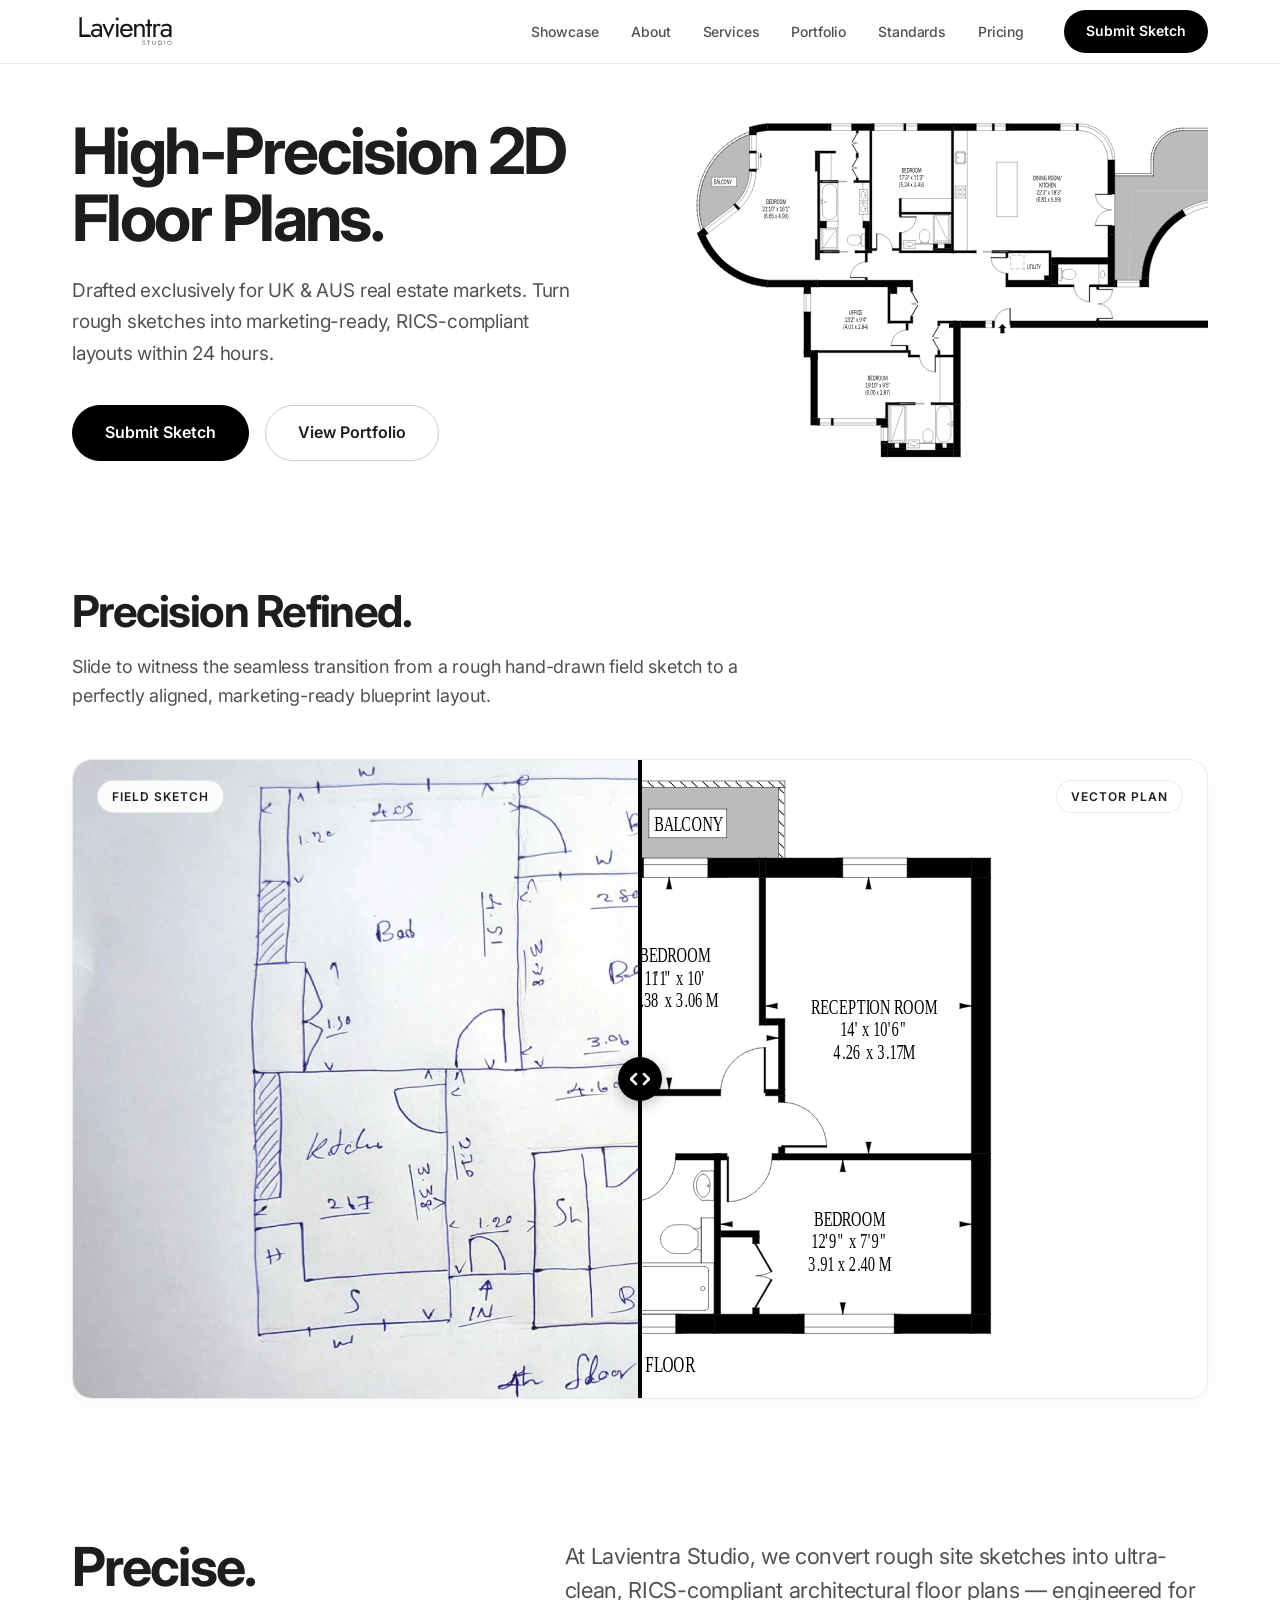
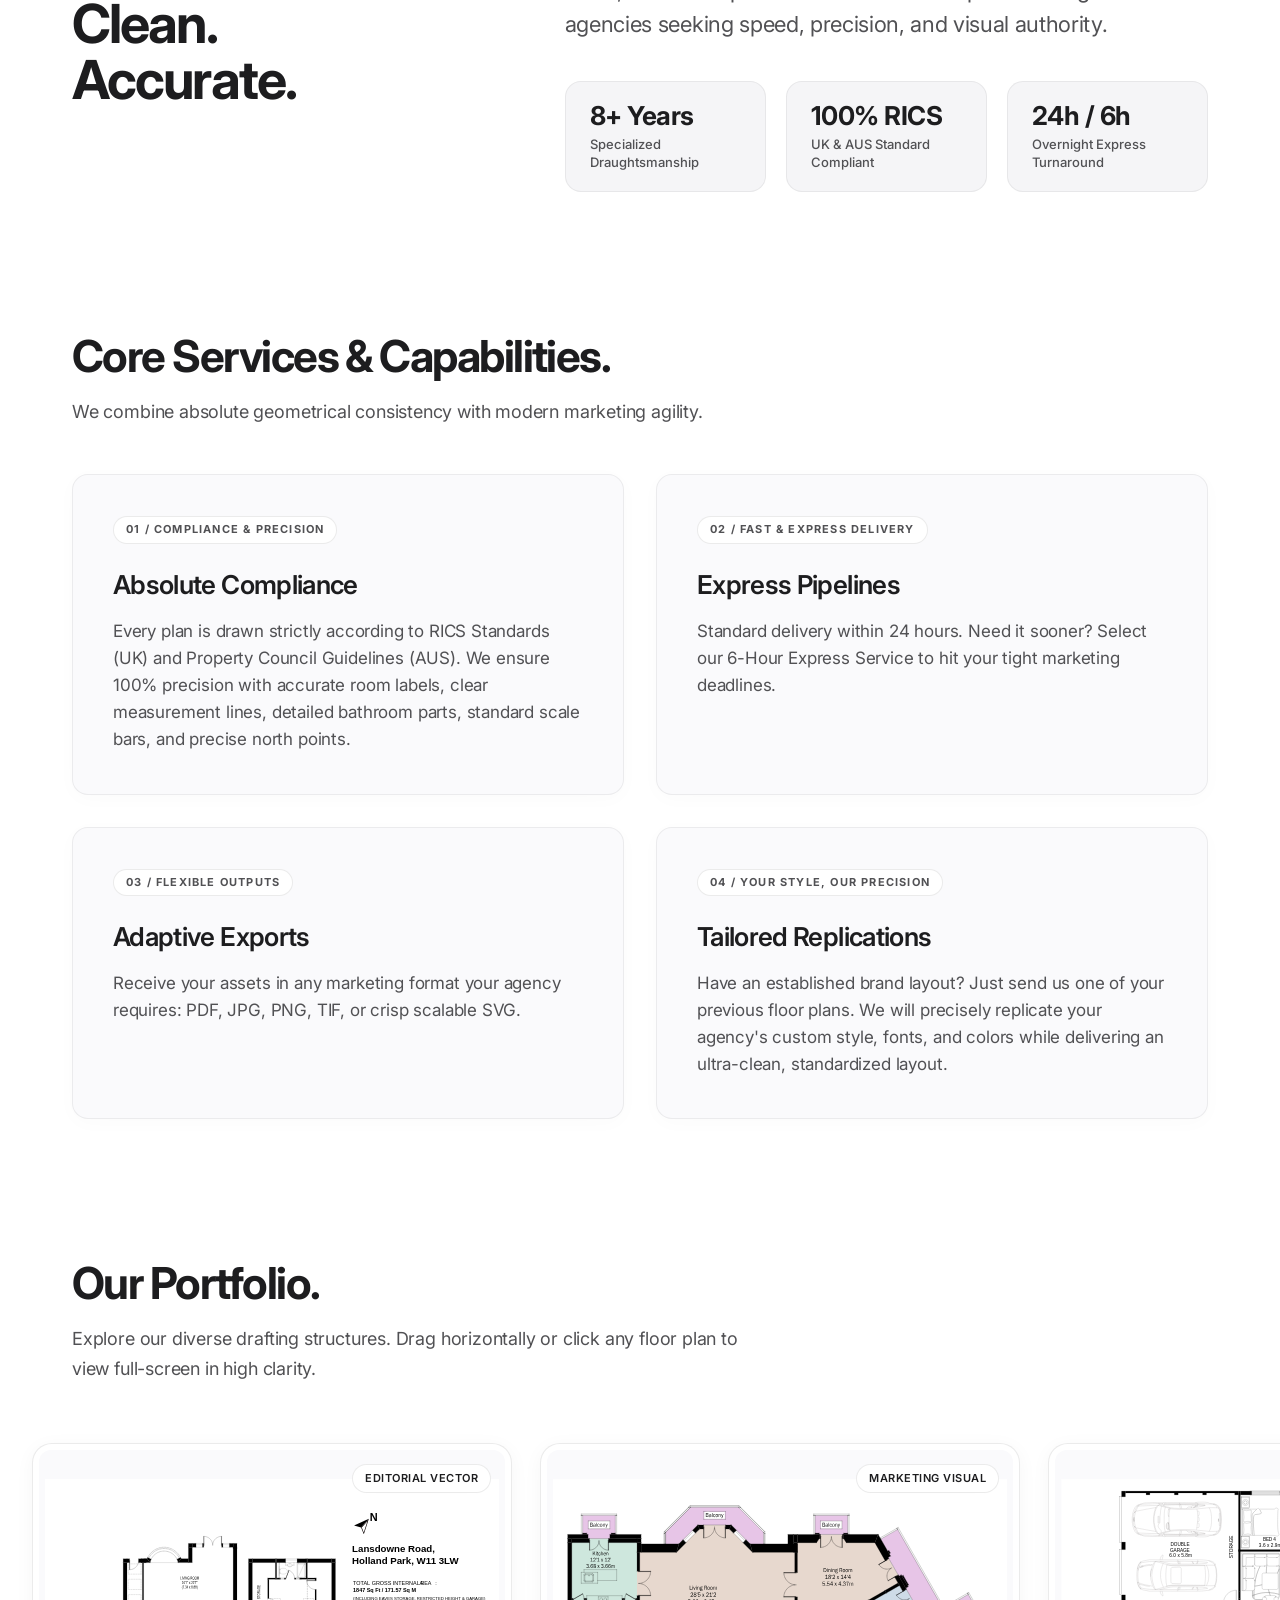
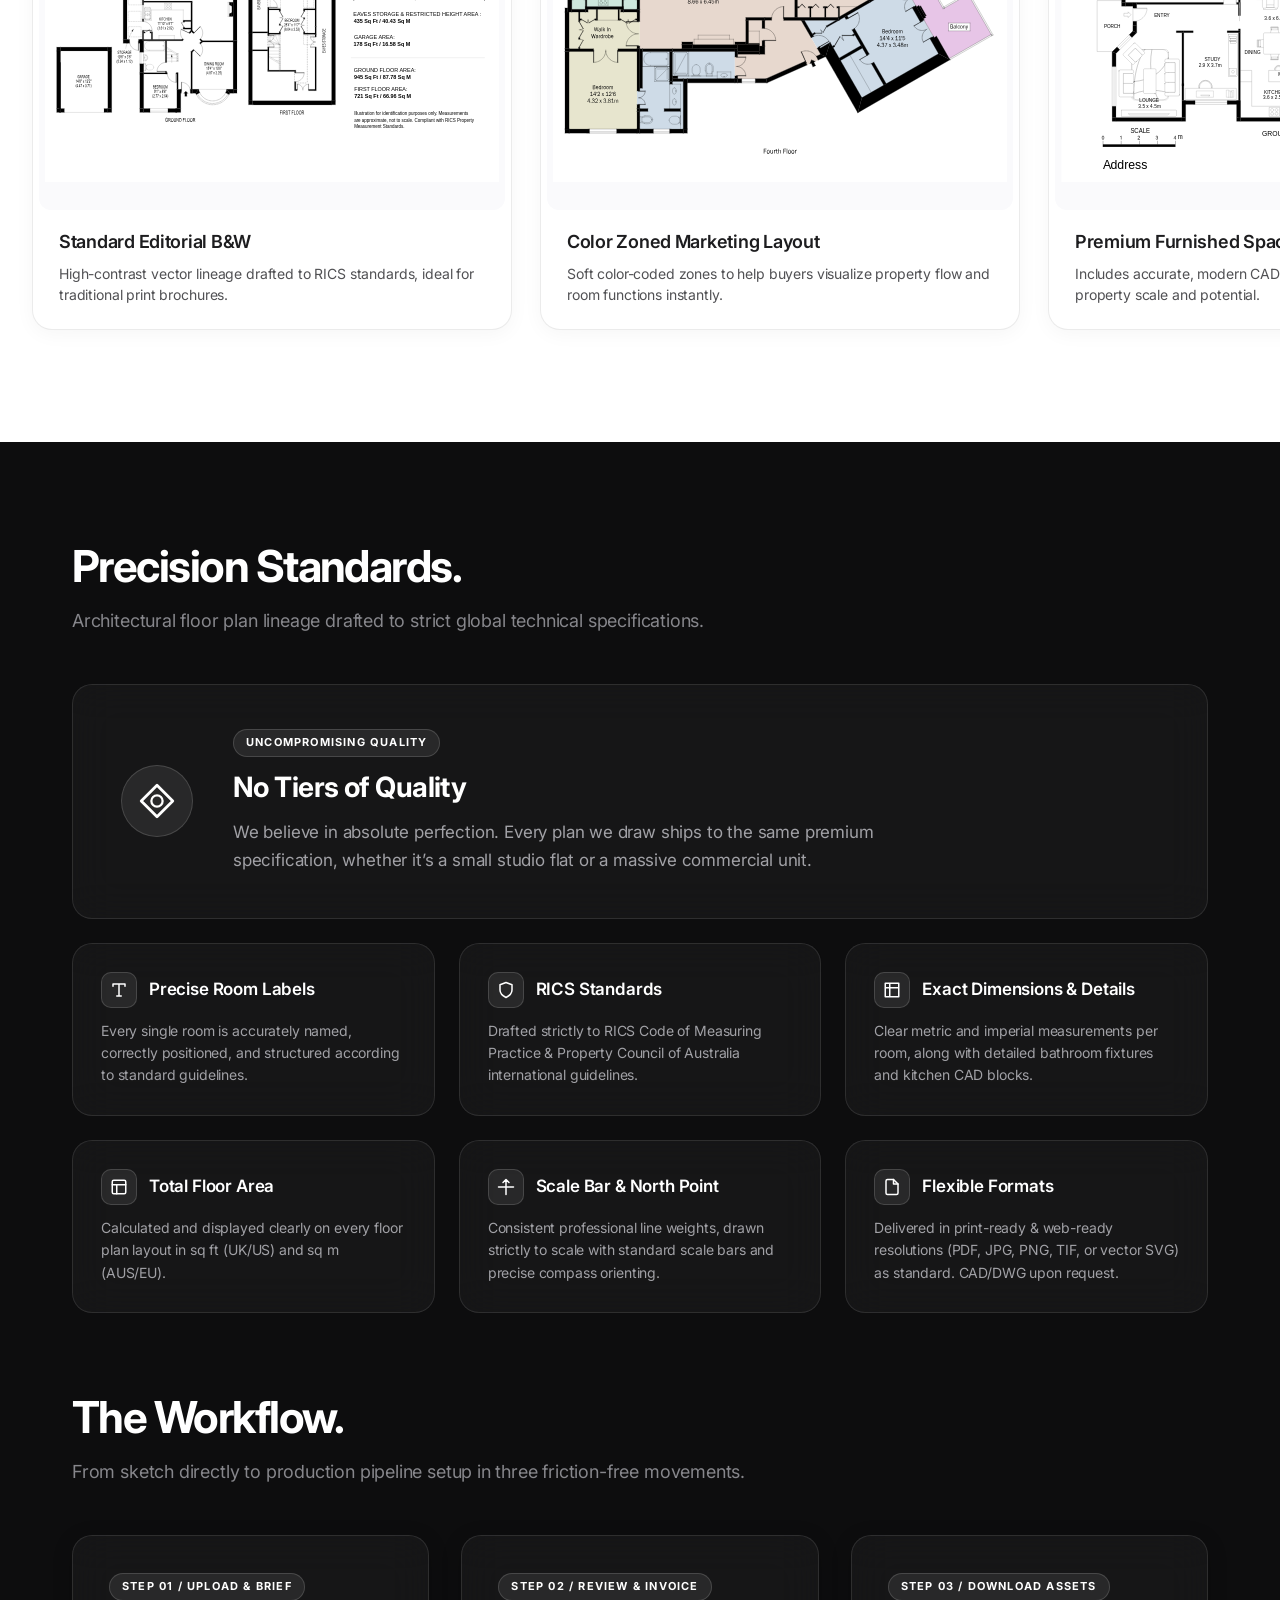
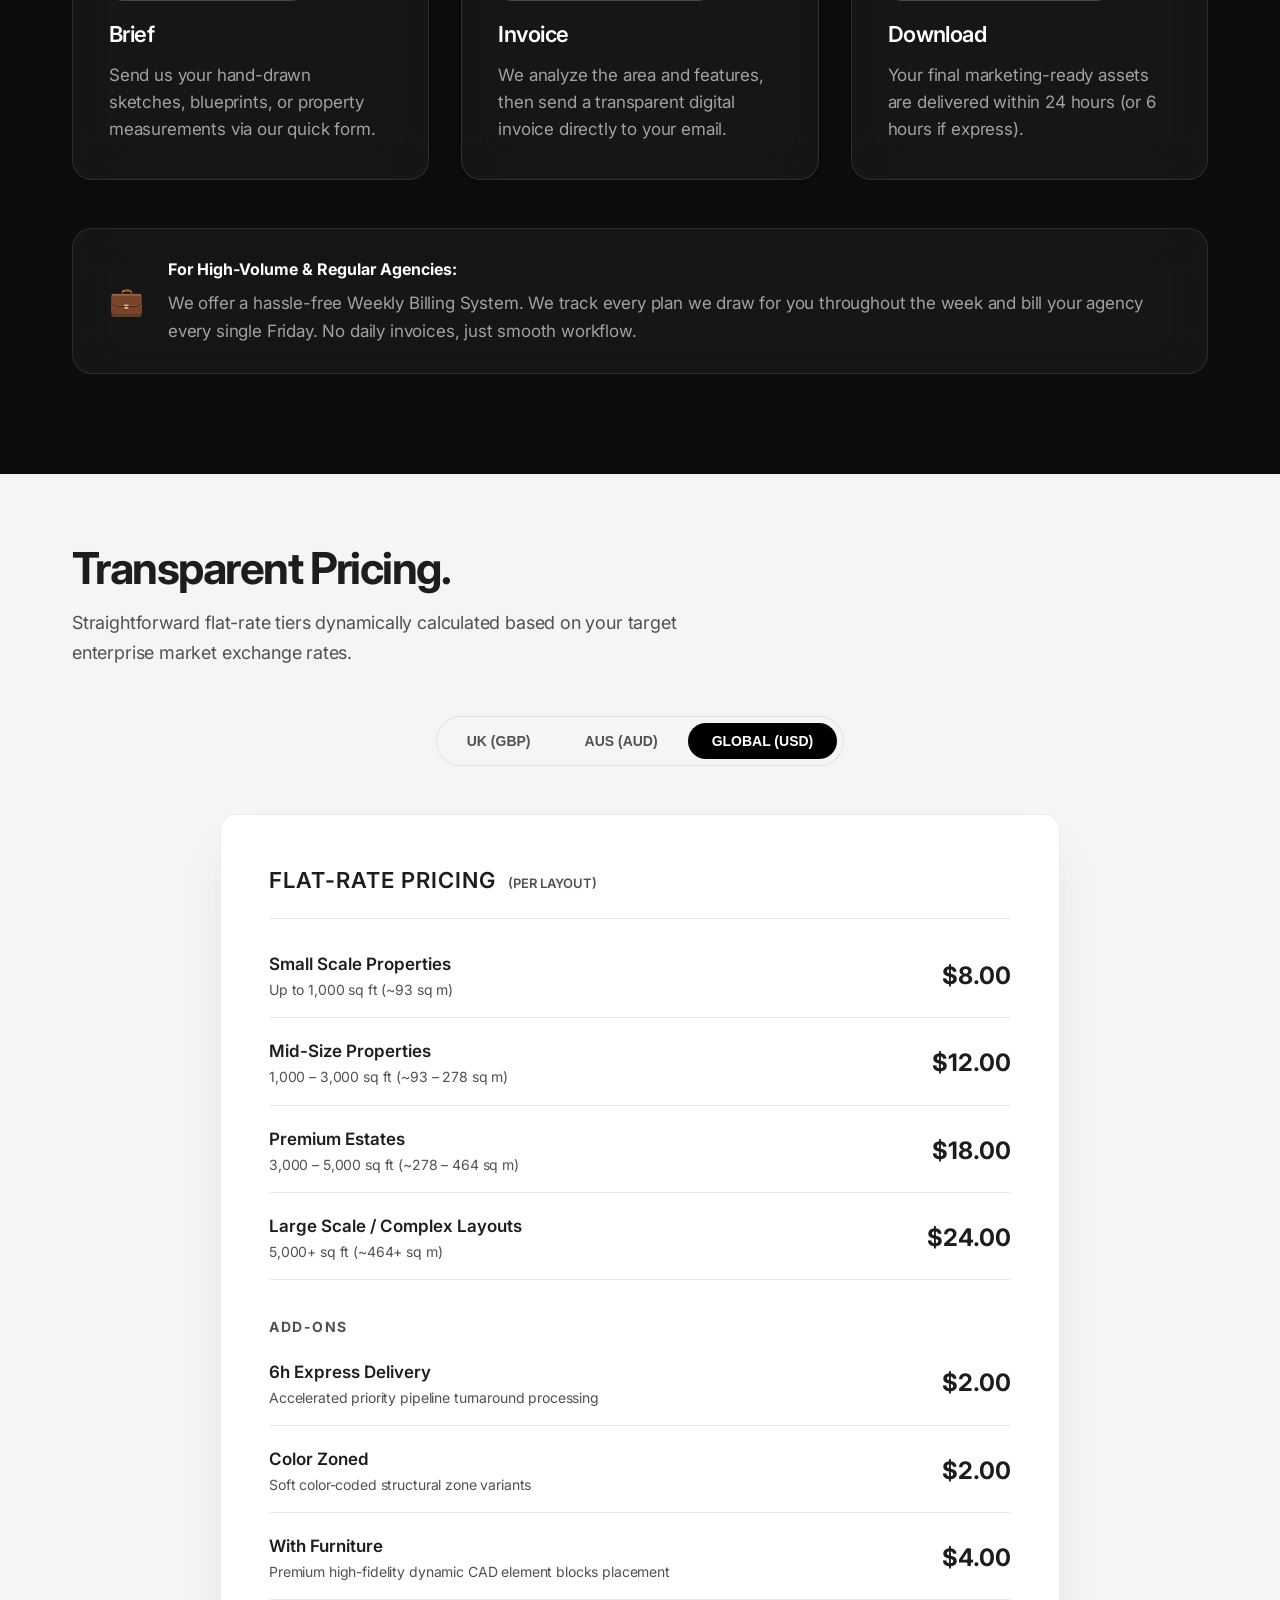
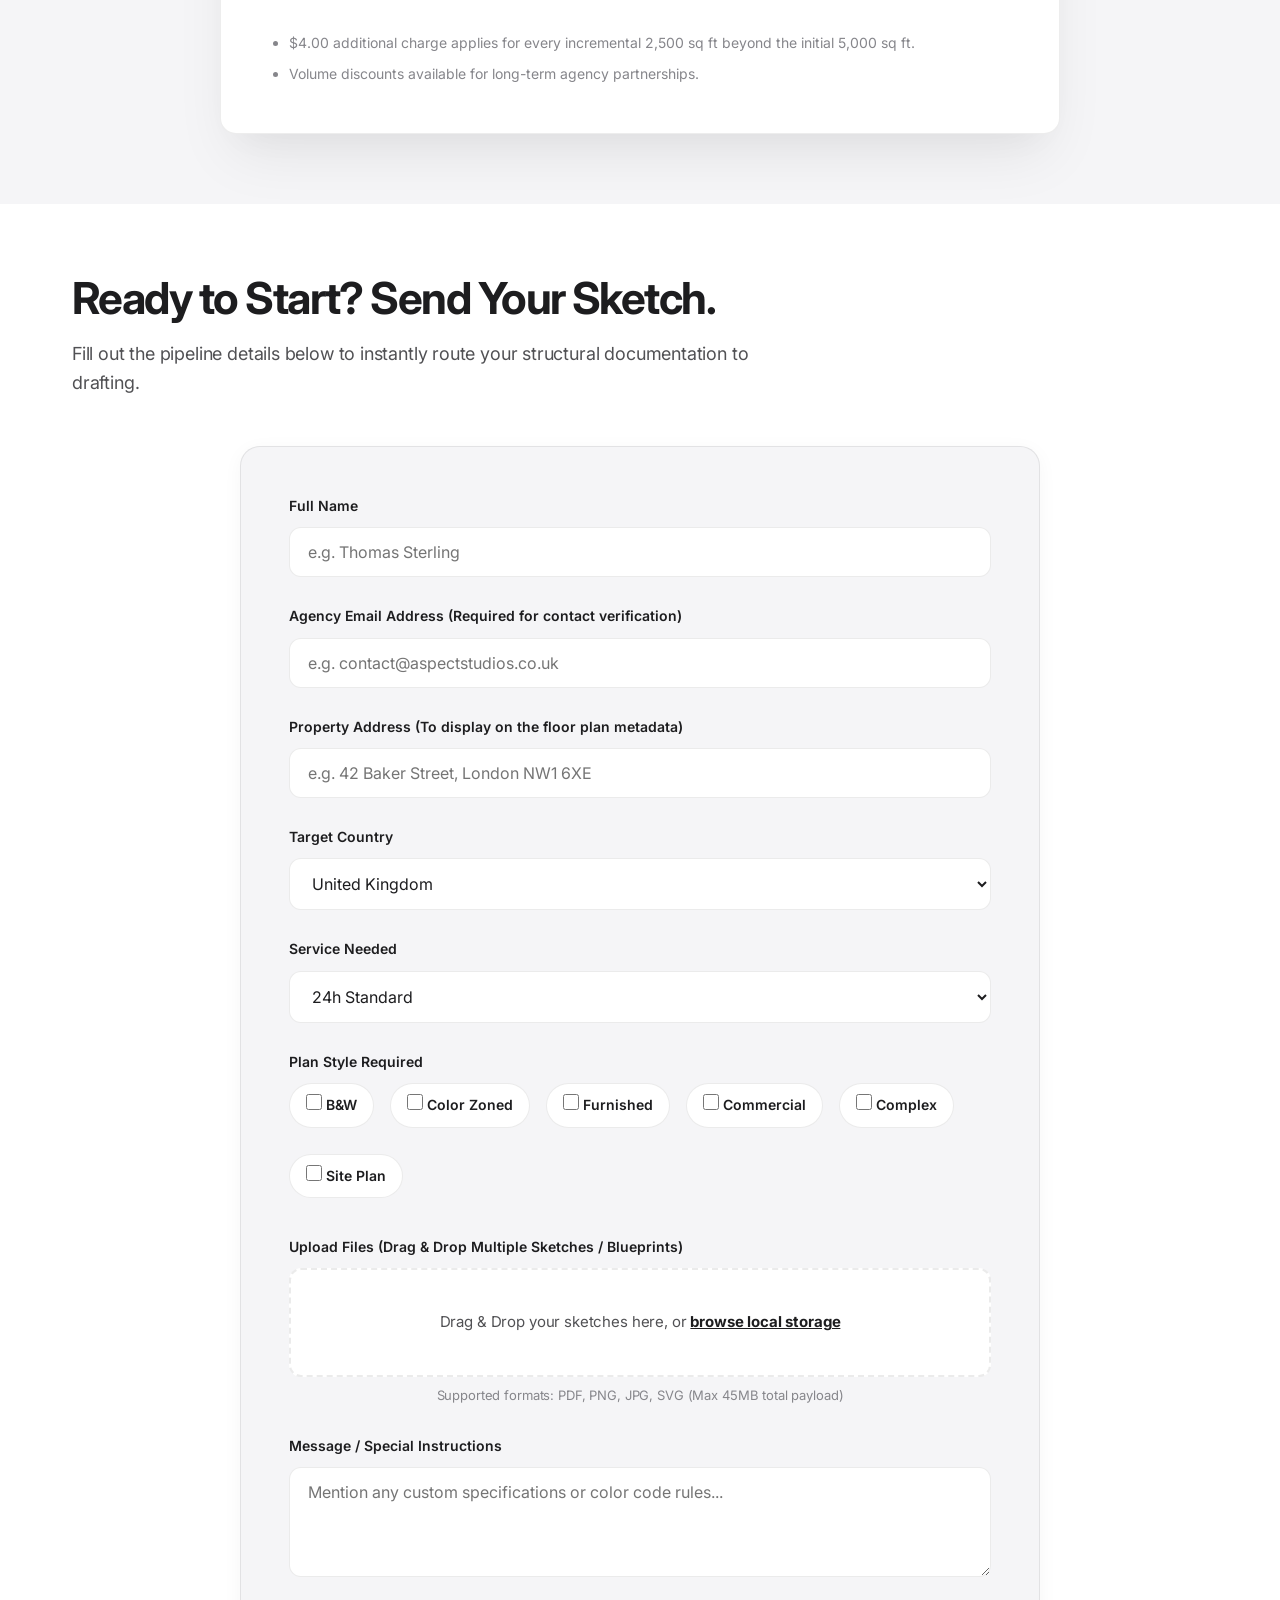
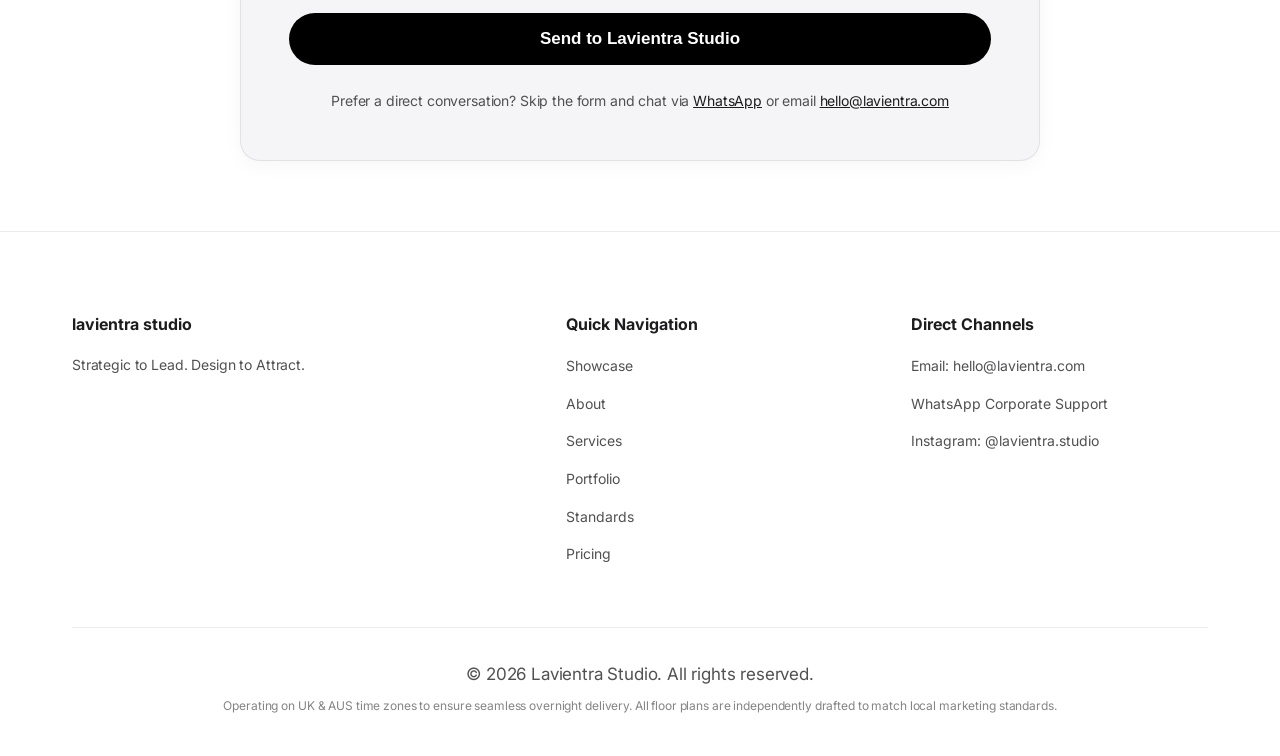
==== commit dfe59e24: "Update print statement from 'Hello' to 'Goodbye'" ====
--- a/2.0/index.html
+++ b/2.0/index.html
@@ -4,8 +4,8 @@
 <head>
     <meta charset="UTF-8">
     <meta name="viewport" content="width=device-width, initial-scale=1.0">
-    <title>Lavientra Studio | Overnight 2D Floor Plans for Real Estate Photographers</title>
-    <meta name="description" content="Outsource your floor plans. RICS & IPMS compliant 2D floor plans delivered overnight for UK & AUS real estate photographers and agencies.">
+    <title>Lavientra Studio | High-Precision Real Estate 2D Floor Plans</title>
+    <meta name="description" content="Turn rough site sketches into RICS & Property Council compliant 2D floor plans within 24 hours. Premium drafting services for UK & AUS real estate markets.">
     <link rel="icon" type="image/svg+xml" href="assets/favicon.svg">
     <link rel="preconnect" href="https://fonts.googleapis.com">
     <link rel="preconnect" href="https://fonts.gstatic.com" crossorigin>
@@ -27,13 +27,14 @@
 
                 <div class="nav-right-block" id="navMenu">
                     <ul class="nav-links">
-                        <li><a href="#showcase" class="mobile-link">Quality</a></li>
-                        <li><a href="#about" class="mobile-link">The Advantage</a></li>
-                        <li><a href="#services" class="mobile-link">For Photographers</a></li>
+                        <li><a href="#showcase" class="mobile-link">Showcase</a></li>
+                        <li><a href="#about" class="mobile-link">About</a></li>
+                        <li><a href="#services" class="mobile-link">Services</a></li>
                         <li><a href="#portfolio" class="mobile-link">Portfolio</a></li>
+                        <li><a href="#standards" class="mobile-link">Standards</a></li>
                         <li><a href="#pricing" class="mobile-link">Pricing</a></li>
                     </ul>
-                    <a href="#upload" class="nav-cta mobile-link">Upload Sketch</a>
+                    <a href="#upload" class="nav-cta mobile-link">Submit Sketch</a>
                 </div>
             </div>
         </div>
@@ -44,15 +45,15 @@
         <div class="container">
             <div class="hero-grid">
                 <div class="hero-left">
-                    <h1>Shoot Today.<br>Floor Plans Tomorrow.</h1>
-                    <p>The invisible drafting partner for UK & AUS Real Estate Photographers. Drop your rough sketches after your shoot, and wake up to agency-ready, RICS-compliant vector plans.</p>
+                    <h1>High-Precision 2D Floor Plans.</h1>
+                    <p>Drafted exclusively for UK & AUS real estate markets. Turn rough sketches into marketing-ready, RICS-compliant layouts within 24 hours.</p>
                     <div class="hero-buttons">
-                        <a href="#upload" class="btn-primary">Upload Your First Sketch</a>
-                        <a href="#showcase" class="btn-secondary">See The Quality</a>
+                        <a href="#upload" class="btn-primary">Submit Sketch</a>
+                        <a href="#portfolio" class="btn-secondary">View Portfolio</a>
                     </div>
                 </div>
                 <div class="hero-right">
-                    <img src="assets/hero-plan.svg" alt="High Precision Vector Blueprint Floor Plan" class="hero-svg-display">
+                    <img src="assets/hero-plan.svg" alt="Lavientra High Precision Vector Blueprint Floor Plan" class="hero-svg-display">
                 </div>
             </div>
         </div>
@@ -62,13 +63,13 @@
     <section id="showcase" class="section reveal-node">
         <div class="container">
             <div class="section-header">
-                <h2>From Messy Sketch to Masterpiece.</h2>
-                <p>We know field sketches are rough. Slide below to see how we interpret your quick scans and dimensions into pixel-perfect architectural layouts.</p>
+                <h2>Precision Refined.</h2>
+                <p>Slide to witness the seamless transition from a rough hand-drawn field sketch to a perfectly aligned, marketing-ready blueprint layout.</p>
             </div>
 
             <div class="slider-wrapper" id="sliderContainer">
-                <div class="slider-badge-label label-before">Your Field Sketch</div>
-                <div class="slider-badge-label label-after">Our Final Delivery</div>
+                <div class="slider-badge-label label-before">Field Sketch</div>
+                <div class="slider-badge-label label-after">Vector Plan</div>
 
                 <div class="slider-img img-before">
                     <img src="assets/plan-after.svg" alt="Finished Vector Blueprint Floor Plan" loading="lazy">
@@ -91,76 +92,77 @@
         </div>
     </section>
 
-    <!-- 3. About Section (The Timezone Advantage) -->
+    <!-- 3. About Section (Apple Product Highlight Style) -->
     <section class="section about-section reveal-node" id="about">
         <div class="container">
             <div class="about-layout">
                 <div class="about-left-heading">
-                    <h2 class="about-hero-title">While You Sleep,<br>We Draft.</h2>
+                    <h2 class="about-hero-title">Precise.<br>Clean.<br>Accurate.</h2>
                 </div>
                 <div class="about-right-content">
-                    <p class="about-intro-summary">Leveraging global time zones, Lavientra Studio acts as your overnight drafting team. Focus purely on your photography and client relationships. Leave the tedious CAD work to us.</p>
+                    <p class="about-intro-summary">At Lavientra Studio, we convert rough site sketches into ultra-clean, RICS-compliant architectural floor plans — engineered for agencies seeking speed, precision, and visual authority.</p>
                     
                     <div class="about-stats-grid">
                         <div class="stat-card">
-                            <div class="stat-number">12-Hour</div>
-                            <div class="stat-label">Overnight Turnaround Guarantee</div>
+                            <div class="stat-number">8+ Years</div>
+                            <div class="stat-label">Specialized Draughtsmanship</div>
                         </div>
                         <div class="stat-card">
                             <div class="stat-number">100% RICS</div>
-                            <div class="stat-label">UK & AUS Code Compliant</div>
+                            <div class="stat-label">UK & AUS Standard Compliant</div>
                         </div>
                         <div class="stat-card">
-                            <div class="stat-number">White-Label</div>
-                            <div class="stat-label">Branded for Your Agency</div>
-                        </div>
-                    </div>
-                </div>
-            </div>
-        </div>
-    </section>
-
-    <!-- 4. Core Services (B2B Focused) -->
+                            <div class="stat-number">24h / 6h</div>
+                            <div class="stat-label">Overnight Express Turnaround</div>
+                        </div>
+                    </div>
+                </div>
+            </div>
+        </div>
+    </section>
+
+    <!-- 4. Core Services & Capabilities Section (Pure White Background) -->
     <section id="services" class="section reveal-node">
         <div class="container">
             <div class="section-header">
-                <h2>Built for Photographers.</h2>
-                <p>We eliminate friction so you can scale your real estate media business.</p>
+                <h2>Core Services & Capabilities.</h2>
+                <p>We combine absolute geometrical consistency with modern marketing agility.</p>
             </div>
             <div class="standards-grid">
                 <div class="standard-card">
-                    <span class="standard-num">01 / Agency White-Labeling</span>
-                    <h3>Your Brand, Your Style</h3>
-                    <p>Send us a sample of your previous floor plans. We will replicate your exact fonts, color codes, and disclaimers. Your clients will never know you outsourced the work.</p>
+                    <span class="standard-num">01 / Compliance & Precision</span>
+                    <h3>Absolute Compliance</h3>
+                    <p>Every plan is drawn strictly according to RICS Standards (UK) and Property Council Guidelines (AUS). We ensure 100% precision with accurate room labels, clear measurement lines, detailed bathroom parts, standard scale bars, and precise north points.</p>
                 </div>
                 <div class="standard-card">
-                    <span class="standard-num">02 / Zero-Friction Input</span>
-                    <h3>Matterport to Napkin Sketches</h3>
-                    <p>Whether you use Matterport, CubiCasa, LiDAR scans, or just hand-drawn sketches on grid paper—we can draft an accurate layout from any reference material.</p>
+                    <span class="standard-num">02 / Fast & Express Delivery</span>
+                    <h3>Express Pipelines</h3>
+                    <p>Standard delivery within 24 hours. Need it sooner? Select our 6-Hour Express Service to hit your tight marketing deadlines.</p>
                 </div>
                 <div class="standard-card">
-                    <span class="standard-num">03 / Absolute Compliance</span>
-                    <h3>RICS & IPMS Standards</h3>
-                    <p>Every floor plan includes Gross Internal Area (GIA), accurate North Arrows, standard scale bars, and precise fixture placements meeting strict UK and Australian property laws.</p>
+                    <span class="standard-num">03 / Flexible Outputs</span>
+                    <h3>Adaptive Exports</h3>
+                    <p>Receive your assets in any marketing format your agency requires: PDF, JPG, PNG, TIF, or crisp scalable SVG.</p>
                 </div>
                 <div class="standard-card">
-                    <span class="standard-num">04 / Unified Weekly Billing</span>
-                    <h3>No Daily Invoice Clutter</h3>
-                    <p>For high-volume photographers, we track your entire pipeline and send a single, clear invoice every Friday. Keep your accounting clean and effortless.</p>
-                </div>
-            </div>
-        </div>
-    </section>
-
-    <!-- 5. Portfolio Section -->
+                    <span class="standard-num">04 / Your Style, Our Precision</span>
+                    <h3>Tailored Replications</h3>
+                    <p>Have an established brand layout? Just send us one of your previous floor plans. We will precisely replicate your agency's custom style, fonts, and colors while delivering an ultra-clean, standardized layout.</p>
+                </div>
+            </div>
+        </div>
+    </section>
+
+    <!-- 5. Portfolio Section (Visual Samples Right After Services) -->
     <section id="portfolio" class="section reveal-node" style="padding-bottom: 80px;">
         <div class="container">
             <div class="section-header">
-                <h2>Drafting Capabilities.</h2>
-                <p>From simple studio flats to complex commercial estates. Drag to explore.</p>
-            </div>
-        </div>
-
+                <h2>Our Portfolio.</h2>
+                <p>Explore our diverse drafting structures. Drag horizontally or click any floor plan to view full-screen in high clarity.</p>
+            </div>
+        </div>
+
+        <!-- Full-Width Viewport Carousel Wrapper -->
         <div class="portfolio-fullwidth-wrapper">
             <div class="portfolio-track-container" id="portfolioTrackContainer">
                 <div class="portfolio-track" id="portfolioTrack">
@@ -175,11 +177,12 @@
         <section id="standards" class="section">
             <div class="container">
                 <div class="section-header">
-                    <h2>Technical Precision.</h2>
-                    <p>We don't cut corners. Every file exported is marketing-ready and pixel-perfect.</p>
+                    <h2>Precision Standards.</h2>
+                    <p>Architectural floor plan lineage drafted to strict global technical specifications.</p>
                 </div>
                 
                 <div class="bento-specs-grid">
+                    <!-- Featured Card (Full Width Hero Span) -->
                     <div class="bento-hero-card">
                         <div class="bento-hero-icon-wrap">
                             <svg class="bento-hero-icon" viewBox="0 0 32 32" fill="none" xmlns="http://www.w3.org/2000/svg">
@@ -188,80 +191,135 @@
                             </svg>
                         </div>
                         <div class="bento-hero-body">
-                            <span class="bento-badge">Zero Error Tolerance</span>
-                            <h3>Print & Web Ready Formats</h3>
-                            <p>Every layout is exported in high-res JPG for web uploads, transparent PNGs for custom backgrounds, and crisp vector PDFs for large print brochures.</p>
-                        </div>
-                    </div>
-
-                    <!-- Features (Kept exactly same as your code for tech trust) -->
+                            <span class="bento-badge">Uncompromising Quality</span>
+                            <h3>No Tiers of Quality</h3>
+                            <p>We believe in absolute perfection. Every plan we draw ships to the same premium specification, whether it’s a small studio flat or a massive commercial unit.</p>
+                        </div>
+                    </div>
+
+                    <!-- Feature 1 -->
                     <div class="bento-card">
                         <div class="bento-card-header">
                             <div class="bento-card-icon">
-                                <svg viewBox="0 0 24 24" fill="none" stroke="currentColor" stroke-width="2" stroke-linecap="round" stroke-linejoin="round"><path d="M4 7V4h16v3M9 20h6M12 4v16"/></svg>
+                                <svg viewBox="0 0 24 24" fill="none" stroke="currentColor" stroke-width="2" stroke-linecap="round" stroke-linejoin="round">
+                                    <path d="M4 7V4h16v3M9 20h6M12 4v16"/>
+                                </svg>
                             </div>
                             <h4>Precise Room Labels</h4>
                         </div>
-                        <p>Standardized naming conventions mapped correctly to local real estate terminology.</p>
-                    </div>
-
+                        <p>Every single room is accurately named, correctly positioned, and structured according to standard guidelines.</p>
+                    </div>
+
+                    <!-- Feature 2 -->
                     <div class="bento-card">
                         <div class="bento-card-header">
                             <div class="bento-card-icon">
-                                <svg viewBox="0 0 24 24" fill="none" stroke="currentColor" stroke-width="2" stroke-linecap="round" stroke-linejoin="round"><path d="M21 3H3v18h18V3zM9 3v18M3 9h18"/></svg>
-                            </div>
-                            <h4>Exact Dimensions</h4>
-                        </div>
-                        <p>Metric (m) and Imperial (ft) measurements displayed cleanly below room titles.</p>
-                    </div>
-
+                                <svg viewBox="0 0 24 24" fill="none" stroke="currentColor" stroke-width="2" stroke-linecap="round" stroke-linejoin="round">
+                                    <path d="M12 22s8-4 8-10V5l-8-3-8 3v7c0 6 8 10 8 10z"/>
+                                </svg>
+                            </div>
+                            <h4>RICS Standards</h4>
+                        </div>
+                        <p>Drafted strictly to RICS Code of Measuring Practice & Property Council of Australia international guidelines.</p>
+                    </div>
+
+                    <!-- Feature 3 -->
                     <div class="bento-card">
                         <div class="bento-card-header">
                             <div class="bento-card-icon">
-                                <svg viewBox="0 0 24 24" fill="none" stroke="currentColor" stroke-width="2" stroke-linecap="round" stroke-linejoin="round"><path d="M12 2v20M2 12h20M12 2l4 4M12 2L8 6"/></svg>
+                                <svg viewBox="0 0 24 24" fill="none" stroke="currentColor" stroke-width="2" stroke-linecap="round" stroke-linejoin="round">
+                                    <path d="M21 3H3v18h18V3zM9 3v18M3 9h18"/>
+                                </svg>
+                            </div>
+                            <h4>Exact Dimensions & Details</h4>
+                        </div>
+                        <p>Clear metric and imperial measurements per room, along with detailed bathroom fixtures and kitchen CAD blocks.</p>
+                    </div>
+
+                    <!-- Feature 4 -->
+                    <div class="bento-card">
+                        <div class="bento-card-header">
+                            <div class="bento-card-icon">
+                                <svg viewBox="0 0 24 24" fill="none" stroke="currentColor" stroke-width="2" stroke-linecap="round" stroke-linejoin="round">
+                                    <rect x="3" y="3" width="18" height="18" rx="2"/>
+                                    <path d="M3 9h18M9 21V9"/>
+                                </svg>
+                            </div>
+                            <h4>Total Floor Area</h4>
+                        </div>
+                        <p>Calculated and displayed clearly on every floor plan layout in sq ft (UK/US) and sq m (AUS/EU).</p>
+                    </div>
+
+                    <!-- Feature 5 -->
+                    <div class="bento-card">
+                        <div class="bento-card-header">
+                            <div class="bento-card-icon">
+                                <svg viewBox="0 0 24 24" fill="none" stroke="currentColor" stroke-width="2" stroke-linecap="round" stroke-linejoin="round">
+                                    <path d="M12 2v20M2 12h20M12 2l4 4M12 2L8 6"/>
+                                </svg>
                             </div>
                             <h4>Scale Bar & North Point</h4>
                         </div>
-                        <p>Accurate compass orientation and scale reference added to every single plan.</p>
+                        <p>Consistent professional line weights, drawn strictly to scale with standard scale bars and precise compass orienting.</p>
+                    </div>
+
+                    <!-- Feature 6 -->
+                    <div class="bento-card">
+                        <div class="bento-card-header">
+                            <div class="bento-card-icon">
+                                <svg viewBox="0 0 24 24" fill="none" stroke="currentColor" stroke-width="2" stroke-linecap="round" stroke-linejoin="round">
+                                    <path d="M14 2H6a2 2 0 0 0-2 2v16a2 2 0 0 0 2 2h12a2 2 0 0 0 2-2V8z"/>
+                                    <polyline points="14 2 14 8 20 8"/>
+                                </svg>
+                            </div>
+                            <h4>Flexible Formats</h4>
+                        </div>
+                        <p>Delivered in print-ready & web-ready resolutions (PDF, JPG, PNG, TIF, or vector SVG) as standard. CAD/DWG upon request.</p>
                     </div>
                 </div>
             </div>
         </section>
 
-        <!-- Workflow renamed for B2B Speed -->
         <section id="workflow" class="section">
             <div class="container">
                 <div class="section-header">
-                    <h2>Frictionless Workflow.</h2>
-                    <p>Designed to save your time at the end of a long shoot day.</p>
+                    <h2>The Workflow.</h2>
+                    <p>From sketch directly to production pipeline setup in three friction-free movements.</p>
                 </div>
                 <div class="workflow-grid">
                     <div class="step-card">
-                        <span class="step-num">01 / End of Shoot</span>
-                        <h3>Drop Files</h3>
-                        <p>Finished the property? Upload your sketch, matterport link, or dimensions through our secure portal.</p>
+                        <span class="step-num">Step 01 / Upload & Brief</span>
+                        <h3>Brief</h3>
+                        <p>Send us your hand-drawn sketches, blueprints, or property measurements via our quick form.</p>
                     </div>
                     <div class="step-card">
-                        <span class="step-num">02 / Overnight</span>
-                        <h3>We Draft</h3>
-                        <p>While you rest, our specialized CAD team converts your data into a polished, branded floor plan.</p>
+                        <span class="step-num">Step 02 / Review & Invoice</span>
+                        <h3>Invoice</h3>
+                        <p>We analyze the area and features, then send a transparent digital invoice directly to your email.</p>
                     </div>
                     <div class="step-card">
-                        <span class="step-num">03 / Next Morning</span>
-                        <h3>Download & Send</h3>
-                        <p>Wake up to print-ready assets in your inbox, ready to be sent to your real estate agent client.</p>
+                        <span class="step-num">Step 03 / Download Assets</span>
+                        <h3>Download</h3>
+                        <p>Your final marketing-ready assets are delivered within 24 hours (or 6 hours if express).</p>
+                    </div>
+                </div>
+                <div class="billing-banner">
+                    <span style="font-size: 28px;">💼</span>
+                    <div>
+                        <strong style="display: block; margin-bottom: 6px; font-size: 16px; color: var(--text-primary);">For High-Volume & Regular Agencies:</strong>
+                        <p>We offer a hassle-free Weekly Billing System. We track every plan we draw for you throughout the week and bill your agency every single Friday. No daily invoices, just smooth workflow.</p>
                     </div>
                 </div>
             </div>
         </section>
     </div>
 
-    <!-- 8. Pricing Section -->
+    <!-- 8. Transparent Pricing Section -->
     <section id="pricing" class="section section-ash reveal-node">
         <div class="container">
             <div class="section-header">
-                <h2>Volume-Friendly Pricing.</h2>
-                <p>Flat-rate B2B pricing with no hidden fees. Toggle your currency below.</p>
+                <h2>Transparent Pricing.</h2>
+                <p>Straightforward flat-rate tiers dynamically calculated based on your target enterprise market exchange rates.</p>
             </div>
 
             <div class="pricing-toggle-zone">
@@ -275,52 +333,71 @@
             <div class="pricing-master-wrapper">
                 <div class="premium-pricing-card">
                     <div class="pricing-card-title-area">
-                        <h3>FLAT-RATE PER LAYOUT</h3>
-                        <span>(Unlimited Revisions Included)</span>
+                        <h3>FLAT-RATE PRICING</h3>
+                        <span>(PER LAYOUT)</span>
                     </div>
 
                     <div class="price-list-rows">
                         <div class="price-row-item">
                             <div class="price-item-info">
-                                <h4>Small / Standard Residential</h4>
-                                <p>Up to 1,500 sq ft (Perfect for standard shoots)</p>
+                                <h4>Small Scale Properties</h4>
+                                <p>Up to 1,000 sq ft (~93 sq m)</p>
                             </div>
                             <div class="price-item-value" id="price-small">$8.00</div>
                         </div>
                         <div class="price-row-item">
                             <div class="price-item-info">
-                                <h4>Mid-Size / Large Residential</h4>
-                                <p>1,500 – 3,500 sq ft</p>
+                                <h4>Mid-Size Properties</h4>
+                                <p>1,000 – 3,000 sq ft (~93 – 278 sq m)</p>
                             </div>
                             <div class="price-item-value" id="price-mid">$12.00</div>
                         </div>
                         <div class="price-row-item">
                             <div class="price-item-info">
-                                <h4>Premium Estates & Commercial</h4>
-                                <p>3,500 – 5,500 sq ft</p>
+                                <h4>Premium Estates</h4>
+                                <p>3,000 – 5,000 sq ft (~278 – 464 sq m)</p>
                             </div>
                             <div class="price-item-value" id="price-premium">$18.00</div>
                         </div>
-                    </div>
-
-                    <div class="price-sub-section-title">Aesthetics & Add-Ons</div>
+                        <div class="price-row-item">
+                            <div class="price-item-info">
+                                <h4>Large Scale / Complex Layouts</h4>
+                                <p>5,000+ sq ft (~464+ sq m)</p>
+                            </div>
+                            <div class="price-item-value" id="price-large">$24.00</div>
+                        </div>
+                    </div>
+
+                    <div class="price-sub-section-title">Add-Ons</div>
 
                     <div class="price-list-rows">
                         <div class="price-row-item">
                             <div class="price-item-info">
-                                <h4>Color Zoned Styling</h4>
-                                <p>Match your agent's brand colors per room</p>
+                                <h4>6h Express Delivery</h4>
+                                <p>Accelerated priority pipeline turnaround processing</p>
+                            </div>
+                            <div class="price-item-value" id="price-addon-express">$2.00</div>
+                        </div>
+                        <div class="price-row-item">
+                            <div class="price-item-info">
+                                <h4>Color Zoned</h4>
+                                <p>Soft color-coded structural zone variants</p>
                             </div>
                             <div class="price-item-value" id="price-addon-color">$2.00</div>
                         </div>
                         <div class="price-row-item">
                             <div class="price-item-info">
-                                <h4>Furnished Layouts</h4>
-                                <p>Premium high-fidelity dynamic CAD blocks added</p>
+                                <h4>With Furniture</h4>
+                                <p>Premium high-fidelity dynamic CAD element blocks placement</p>
                             </div>
                             <div class="price-item-value" id="price-addon-furniture">$4.00</div>
                         </div>
                     </div>
+
+                    <ul class="pricing-footnote-list">
+                        <li id="pricing-note-incremental">Calculating structural expansion rates...</li>
+                        <li>Volume discounts available for long-term agency partnerships.</li>
+                    </ul>
                 </div>
             </div>
         </div>
@@ -330,49 +407,70 @@
     <section id="upload" class="section reveal-node">
         <div class="container">
             <div class="section-header">
-                <h2>Ready? Drop Your First Sketch.</h2>
-                <p>No signup required for your first order. Send us a sketch, and we'll prove our quality overnight.</p>
+                <h2>Ready to Start? Send Your Sketch.</h2>
+                <p>Fill out the pipeline details below to instantly route your structural documentation to drafting.</p>
             </div>
 
             <div class="form-container-box">
                 <form id="projectIntakeForm">
                     <div class="form-group">
-                        <label for="fullName">Photographer / Studio Name</label>
-                        <input type="text" id="fullName" class="form-control" placeholder="e.g. Aspect Real Estate Media" required>
-                    </div>
-                    <div class="form-group">
-                        <label for="agencyEmail">Delivery Email Address</label>
-                        <input type="email" id="agencyEmail" class="form-control" placeholder="e.g. hello@aspectmedia.co.uk" required>
-                    </div>
-                    <div class="form-group">
-                        <label for="propertyAddress">Property Address (Appears on Plan)</label>
-                        <input type="text" id="propertyAddress" class="form-control" placeholder="e.g. 42 Baker Street, London" required>
-                    </div>
-                    <div class="form-group">
-                        <label>Style Required</label>
+                        <label for="fullName">Full Name</label>
+                        <input type="text" id="fullName" class="form-control" placeholder="e.g. Thomas Sterling" required>
+                    </div>
+                    <div class="form-group">
+                        <label for="agencyEmail">Agency Email Address (Required for contact verification)</label>
+                        <input type="email" id="agencyEmail" class="form-control" placeholder="e.g. contact@aspectstudios.co.uk" required>
+                    </div>
+                    <div class="form-group">
+                        <label for="propertyAddress">Property Address (To display on the floor plan metadata)</label>
+                        <input type="text" id="propertyAddress" class="form-control" placeholder="e.g. 42 Baker Street, London NW1 6XE" required>
+                    </div>
+                    <div class="form-group">
+                        <label for="targetCountry">Target Country</label>
+                        <select id="targetCountry" class="form-control">
+                            <option value="United Kingdom">United Kingdom</option>
+                            <option value="Australia">Australia</option>
+                        </select>
+                    </div>
+                    <div class="form-group">
+                        <label for="serviceNeeded">Service Needed</label>
+                        <select id="serviceNeeded" class="form-control">
+                            <option value="24h Standard">24h Standard</option>
+                            <option value="6h Express">6h Express (+$2.00)</option>
+                            <option value="General Inquiry">General Inquiry / Question</option>
+                        </select>
+                    </div>
+                    <div class="form-group">
+                        <label>Plan Style Required</label>
                         <div class="checkbox-group">
-                            <label class="checkbox-label"><input type="checkbox" name="style" value="B&W" checked> Clean B&W</label>
+                            <label class="checkbox-label"><input type="checkbox" name="style" value="B&W"> B&W</label>
                             <label class="checkbox-label"><input type="checkbox" name="style" value="Color Zoned"> Color Zoned</label>
                             <label class="checkbox-label"><input type="checkbox" name="style" value="Furnished"> Furnished</label>
-                            <label class="checkbox-label"><input type="checkbox" name="style" value="Site Plan"> Site Plan included</label>
-                        </div>
-                    </div>
-                    <div class="form-group">
-                        <label>Upload Files (Drag & Drop Sketches, LiDAR, or PDFs)</label>
+                            <label class="checkbox-label"><input type="checkbox" name="style" value="Commercial"> Commercial</label>
+                            <label class="checkbox-label"><input type="checkbox" name="style" value="Complex"> Complex</label>
+                            <label class="checkbox-label"><input type="checkbox" name="style" value="Site Plan"> Site Plan</label>
+                        </div>
+                    </div>
+                    <div class="form-group">
+                        <label>Upload Files (Drag & Drop Multiple Sketches / Blueprints)</label>
                         <div class="dropzone-area" id="dropzoneArea">
-                            <p id="dropzoneText">Drag & Drop your files here, or <strong>browse local storage</strong></p>
+                            <p id="dropzoneText">Drag & Drop your sketches here, or <strong>browse local storage</strong></p>
                             <input type="file" id="sketchFiles" style="display: none;" accept="image/*,.pdf,.svg" multiple>
                         </div>
-                    </div>
-                    <div class="form-group">
-                        <label for="instructions">Custom Instructions (Optional)</label>
-                        <textarea id="instructions" class="form-control" rows="3" placeholder="Paste Matterport links, Google Drive folders, or specific branding notes here..."></textarea>
+                        <p class="dropzone-note">Supported formats: PDF, PNG, JPG, SVG (Max 45MB total payload)</p>
+                    </div>
+                    <div class="form-group">
+                        <label for="instructions">Message / Special Instructions</label>
+                        <textarea id="instructions" class="form-control" rows="4" placeholder="Mention any custom specifications or color code rules..."></textarea>
                     </div>
 
                     <button type="submit" class="submit-btn" id="submitActionBtn">
-                        <span class="btn-text">Submit for Overnight Drafting</span>
+                        <span class="btn-text">Send to Lavientra Studio</span>
                     </button>
                 </form>
+                <div class="direct-channels">
+                    <p>Prefer a direct conversation? Skip the form and chat via <a href="https://wa.me/94770715446" target="_blank" rel="noopener">WhatsApp</a> or email <a href="mailto:hello@lavientra.com">hello@lavientra.com</a></p>
+                </div>
             </div>
         </div>
     </section>
@@ -383,25 +481,73 @@
             <div class="footer-grid">
                 <div class="footer-col">
                     <h5>lavientra studio</h5>
-                    <p style="font-size: 14px; margin-top: 10px;">The invisible drafting team for global real estate media professionals.</p>
+                    <p style="font-size: 14px; margin-top: 10px;">Strategic to Lead. Design to Attract.</p>
                 </div>
                 <div class="footer-col">
-                    <h5>Direct Contact</h5>
+                    <h5>Quick Navigation</h5>
                     <ul>
-                        <li><a href="mailto:hello@lavientra.com">hello@lavientra.com</a></li>
-                        <li><a href="https://wa.me/94770715446" target="_blank" rel="noopener">WhatsApp Support</a></li>
+                        <li><a href="#showcase">Showcase</a></li>
+                        <li><a href="#about">About</a></li>
+                        <li><a href="#services">Services</a></li>
+                        <li><a href="#portfolio">Portfolio</a></li>
+                        <li><a href="#standards">Standards</a></li>
+                        <li><a href="#pricing">Pricing</a></li>
+                    </ul>
+                </div>
+                <div class="footer-col">
+                    <h5>Direct Channels</h5>
+                    <ul>
+                        <li><a href="mailto:hello@lavientra.com">Email: hello@lavientra.com</a></li>
+                        <li><a href="https://wa.me/94770715446" target="_blank" rel="noopener">WhatsApp Corporate Support</a></li>
+                        <li><a href="https://instagram.com/lavientra.studio" target="_blank" rel="noopener">Instagram: @lavientra.studio</a></li>
                     </ul>
                 </div>
             </div>
             <div class="footer-bottom">
                 <p style="margin-bottom: 8px;">&copy; 2026 Lavientra Studio. All rights reserved.</p>
+                <p style="font-size: 12px; font-weight: 400; opacity: 0.7;">Operating on UK & AUS time zones to ensure seamless overnight delivery. All floor plans are independently drafted to match local marketing standards.</p>
             </div>
         </div>
     </footer>
 
-    <!-- Lightboxes (Keep these exactly the same) -->
-    <!-- ... (Keep Lightbox & Success popup HTML from original code here) ... -->
+    <!-- Full-Screen Lightbox Modal with Side Glass Arrow Buttons & Full Swipe Gesture Support -->
+    <div id="lightboxModal" class="lightbox-modal" role="dialog" aria-modal="true" aria-label="Floor Plan Lightbox View">
+        <button class="lightbox-close-btn" onclick="closeLightbox()" aria-label="Close full-screen image view">✕</button>
+
+        <button class="lightbox-side-nav-btn lightbox-prev-btn" onclick="navigateLightbox('prev')" aria-label="Previous floor plan image">
+            <svg viewBox="0 0 24 24" fill="none" xmlns="http://www.w3.org/2000/svg">
+                <path d="M15 18L9 12L15 6" stroke="currentColor" stroke-width="2.5" stroke-linecap="round" stroke-linejoin="round" />
+            </svg>
+        </button>
+
+        <button class="lightbox-side-nav-btn lightbox-next-btn" onclick="navigateLightbox('next')" aria-label="Next floor plan image">
+            <svg viewBox="0 0 24 24" fill="none" xmlns="http://www.w3.org/2000/svg">
+                <path d="M9 18L15 12L9 6" stroke="currentColor" stroke-width="2.5" stroke-linecap="round" stroke-linejoin="round" />
+            </svg>
+        </button>
+
+        <div class="lightbox-content-box">
+            <div class="lightbox-img-wrapper" id="lightboxImgWrapper">
+                <img id="lightbox-img" src="" alt="Full-screen floor plan blueprint preview">
+            </div>
+            <div class="lightbox-caption">
+                <h3 id="lightbox-title">Floor Plan View</h3>
+                <p id="lightbox-desc">Detailed architectural layout</p>
+            </div>
+        </div>
+    </div>
+
+    <!-- Success Modal Popup -->
+    <div id="successPopup" class="lightbox-modal" role="dialog" aria-modal="true" aria-label="Upload Success Notification">
+        <div style="background: #FFFFFF; border: 1px solid var(--border-subtle); border-radius: var(--radius-lg); padding: 40px; text-align: center; max-width: 480px; box-shadow: var(--shadow-hover);">
+            <div style="font-size: 48px; margin-bottom: 16px;">✨</div>
+            <h3 style="font-size: 24px; font-weight: 700; margin-bottom: 12px; color: var(--text-primary);">Sketch Submitted!</h3>
+            <p style="font-size: 15px; color: var(--text-secondary); margin-bottom: 28px; line-height: 1.5;">Your structural files have been routed to our drafting pipeline. We will review your blueprint and email your verification layout shortly.</p>
+            <button onclick="closeSuccessPopup()" class="btn-primary" style="width: 100%;">Got it, thanks!</button>
+        </div>
+    </div>
 
     <script src="main.js"></script>
 </body>
+
 </html>
